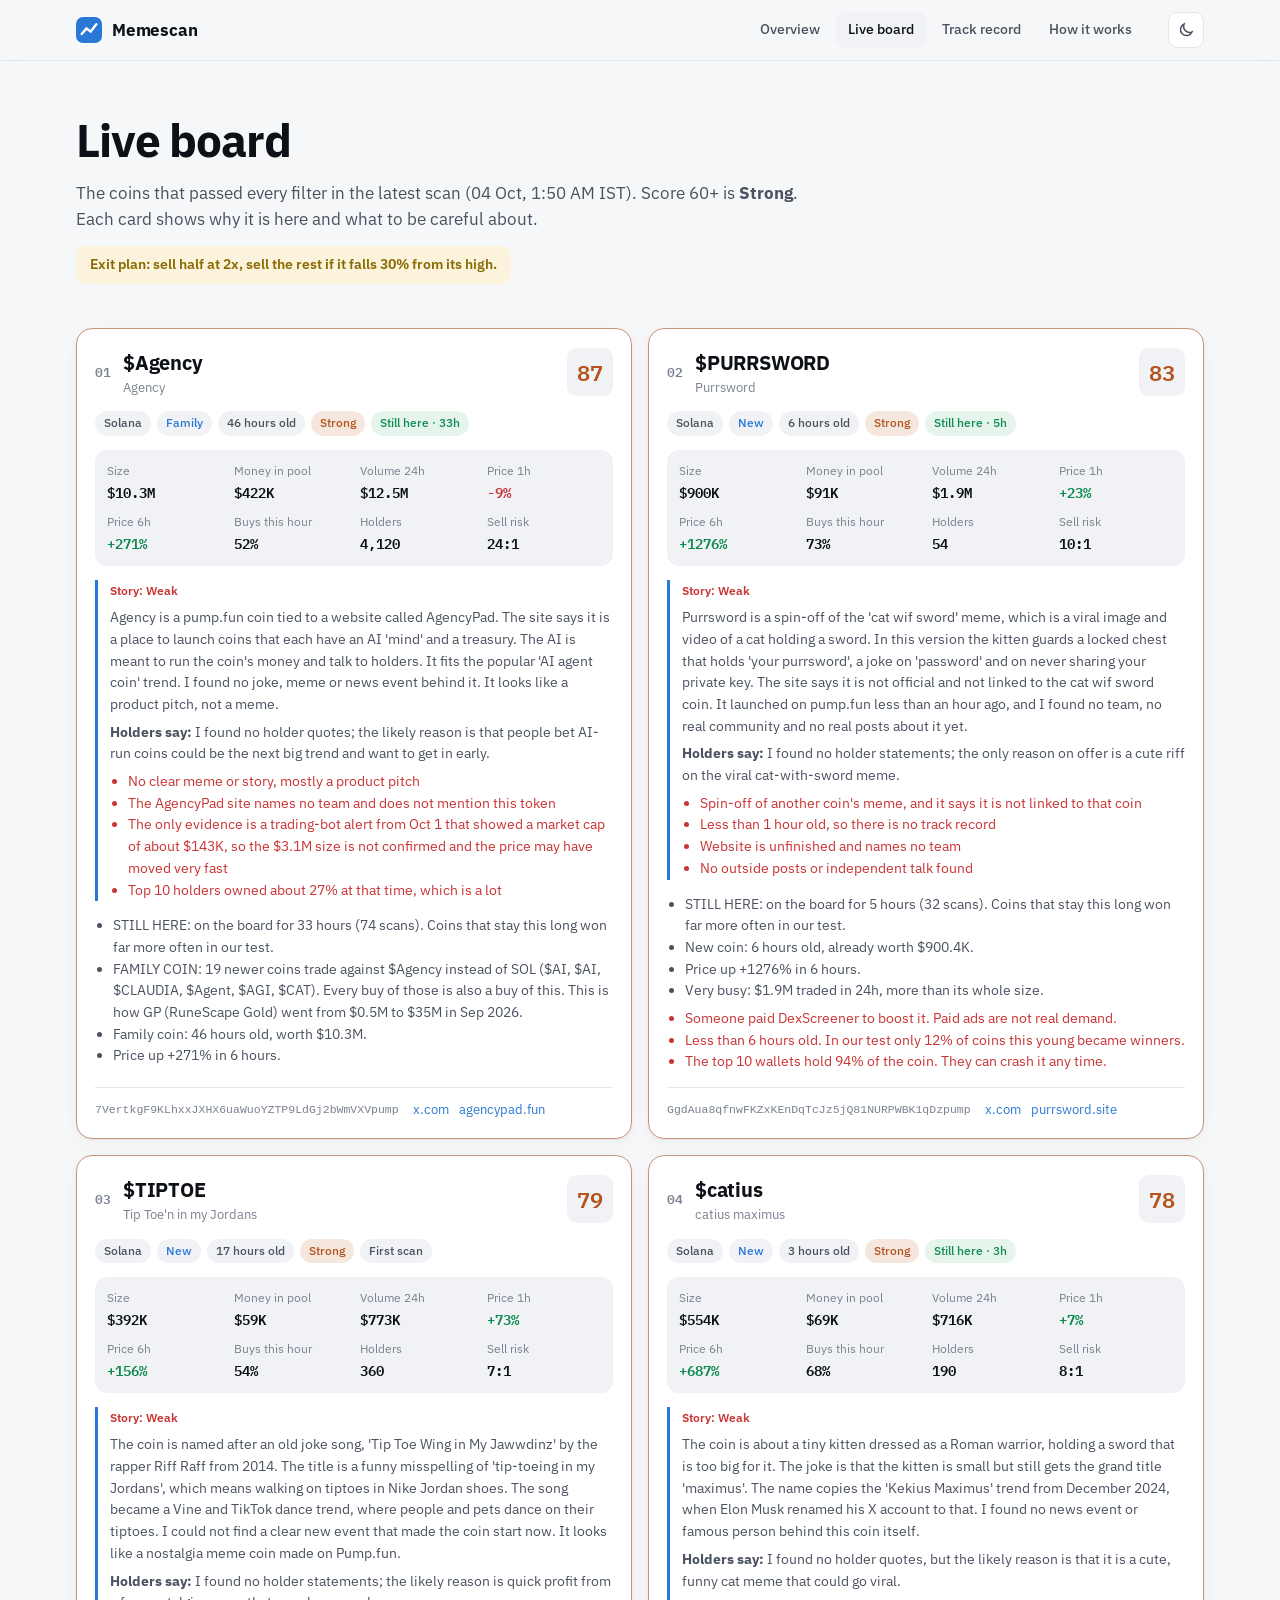
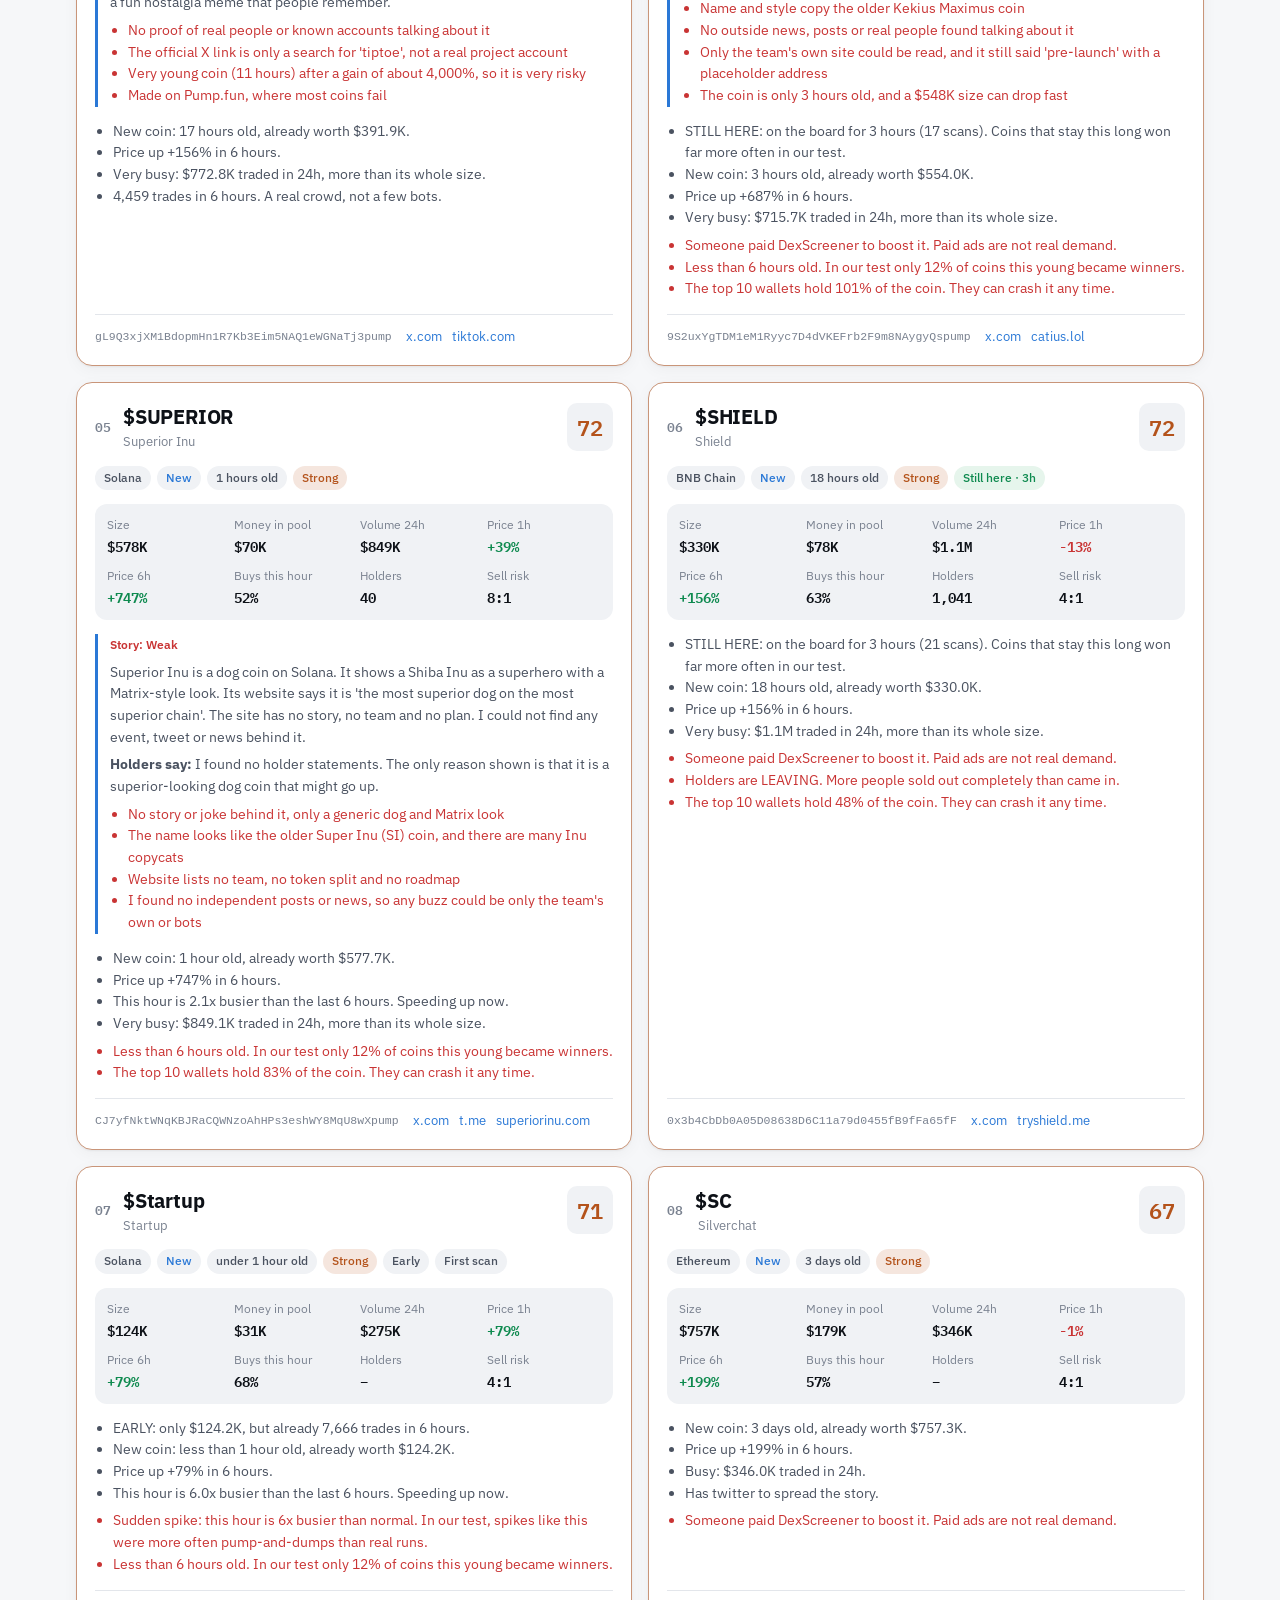
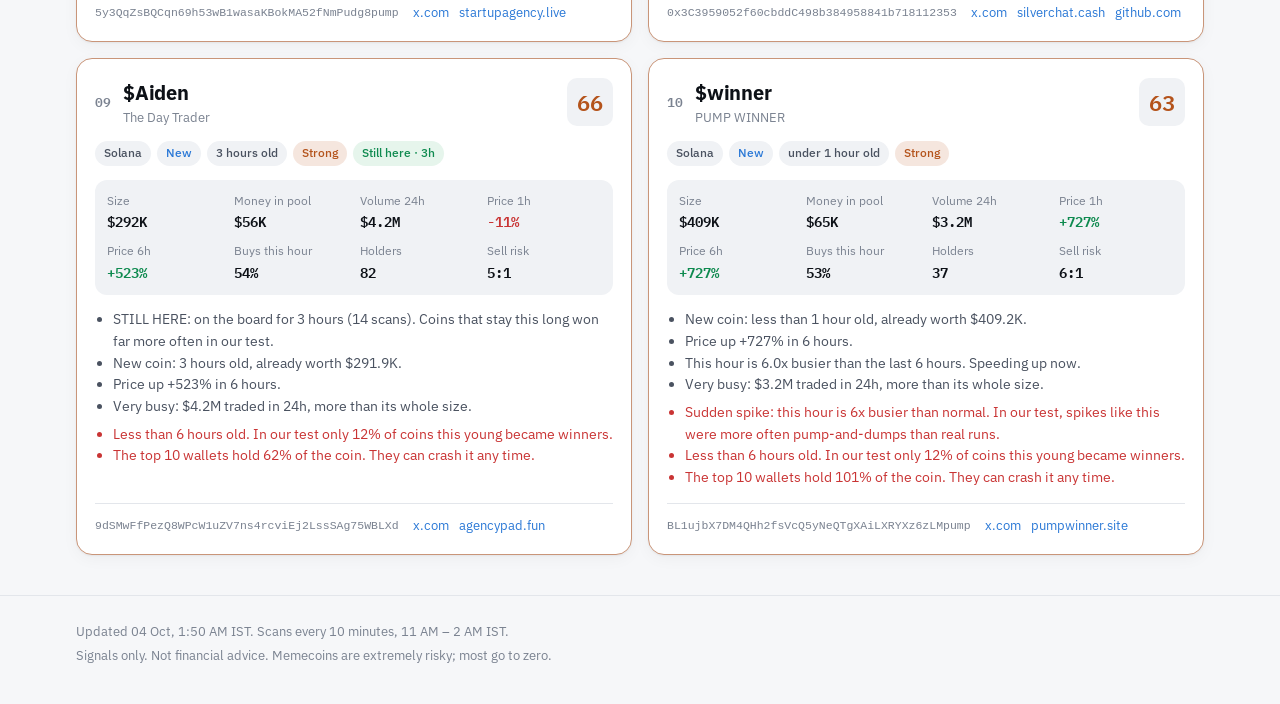
==== board.html @ b351936e "Website update 2026-10-03 20:23 UTC" ====
<!doctype html>
<html lang="en"><head>
<meta charset="utf-8"><meta name="viewport" content="width=device-width,initial-scale=1">
<title>Live board · Memescan</title>
<meta name="description" content="Memescan finds new memecoins early across Solana, Robinhood Chain, BNB Chain and Base, and publishes every call with its result.">
<link rel="icon" href="data:image/svg+xml,%3Csvg xmlns='http://www.w3.org/2000/svg' viewBox='0 0 32 32'%3E%3Crect width='32' height='32' rx='8' fill='%232a78d6'/%3E%3Cpath d='M7 21l6-7 5 4 7-9' stroke='white' stroke-width='3' fill='none' stroke-linecap='round' stroke-linejoin='round'/%3E%3C/svg%3E">
<script>try{var t=localStorage.getItem("ms-theme");if(t)document.documentElement.setAttribute("data-theme",t)}catch(e){}</script>
<link rel="preconnect" href="https://fonts.googleapis.com"><link rel="preconnect" href="https://fonts.gstatic.com" crossorigin><link href="https://fonts.googleapis.com/css2?family=IBM+Plex+Sans:wght@400;500;600;700&family=IBM+Plex+Mono:wght@500;600&display=swap" rel="stylesheet">
<link rel="stylesheet" href="style.css">
</head><body>
<header class="top"><div class="wrap topin">
  <a class="brand" href="index.html"><span class="logo" aria-hidden="true"></span>Memescan</a>
  <nav class="nav"><a href="index.html">Overview</a><a href="board.html" aria-current=page>Live board</a><a href="record.html">Track record</a><a href="method.html">How it works</a></nav>
  <button class="theme" id="theme" type="button" aria-label="Switch dark or light mode" title="Dark / light">
    <svg class="i-moon" viewBox="0 0 24 24" aria-hidden="true"><path d="M20 14.5A8 8 0 0 1 9.5 4a8 8 0 1 0 10.5 10.5z"/></svg>
    <svg class="i-sun" viewBox="0 0 24 24" aria-hidden="true"><circle cx="12" cy="12" r="4"/><path d="M12 2v2M12 20v2M4.9 4.9l1.4 1.4M17.7 17.7l1.4 1.4M2 12h2M20 12h2M4.9 19.1l1.4-1.4M17.7 6.3l1.4-1.4"/></svg>
  </button>
</div></header>
<main class="wrap">
<section class="pagehead">
  <h1>Live board</h1>
  <p class="lede">The coins that passed every filter in the latest scan (04 Oct, 1:50 AM IST).
  Score 60+ is <b>Strong</b>. Each card shows why it is here and what to be careful about.</p>
  <p class="exit">Exit plan: sell half at 2x, sell the rest if it falls 30% from its high.</p>
</section>
<div class="grid">
<article class="card strong">
  <header>
    <span class="rank">01</span>
    <div class="t"><h3><a href="https://dexscreener.com/solana/cyjwknliiy4fmiwqmcswfshxo7t9ubshgs2uraujcrk5" target="_blank" rel="noopener">$Agency</a></h3>
    <small>Agency</small></div>
    <span class="score" title="Score out of 100">87</span>
  </header>
  <div class="chips"><span class="chip">Solana</span>
  <span class="chip lane">Family</span>
  <span class="chip">46 hours old</span>
  <span class="chip hot">Strong</span><span class="chip good">Still here · 33h</span></div>
  <div class="facts">
    <div class="fact"><span>Size</span><b class="">$10.3M</b></div><div class="fact"><span>Money in pool</span><b class="">$422K</b></div>
    <div class="fact"><span>Volume 24h</span><b class="">$12.5M</b></div><div class="fact"><span>Price 1h</span><b class="down">-9%</b></div>
    <div class="fact"><span>Price 6h</span><b class="up">+271%</b></div><div class="fact"><span>Buys this hour</span><b class="">52%</b></div>
    <div class="fact"><span>Holders</span><b class="">4,120</b></div><div class="fact"><span>Sell risk</span><b class="">24:1</b></div>
  </div>
  <div class="story"><span class="vchip weak">Story: weak</span><p>Agency is a pump.fun coin tied to a website called AgencyPad. The site says it is a place to launch coins that each have an AI &#x27;mind&#x27; and a treasury. The AI is meant to run the coin&#x27;s money and talk to holders. It fits the popular &#x27;AI agent coin&#x27; trend. I found no joke, meme or news event behind it. It looks like a product pitch, not a meme.</p><p class="thesis"><b>Holders say:</b> I found no holder quotes; the likely reason is that people bet AI-run coins could be the next big trend and want to get in early.</p><ul class="flags"><li>No clear meme or story, mostly a product pitch</li><li>The AgencyPad site names no team and does not mention this token</li><li>The only evidence is a trading-bot alert from Oct 1 that showed a market cap of about $143K, so the $3.1M size is not confirmed and the price may have moved very fast</li><li>Top 10 holders owned about 27% at that time, which is a lot</li></ul></div>
  <div class="why"><ul><li>STILL HERE: on the board for 33 hours (74 scans). Coins that stay this long won far more often in our test.</li><li>FAMILY COIN: 19 newer coins trade against $Agency instead of SOL ($AI, $AI, $CLAUDIA, $Agent, $AGI, $CAT). Every buy of those is also a buy of this. This is how GP (RuneScape Gold) went from $0.5M to $35M in Sep 2026.</li><li>Family coin: 46 hours old, worth $10.3M.</li><li>Price up +271% in 6 hours.</li></ul>
  </div>
  <footer><code title="Contract address">7VertkgF9KLhxxJXHX6uaWuoYZTP9LdGj2bWmVXVpump</code><div class="links"><a href="https://x.com/tryagency" target="_blank" rel="noopener">x.com</a><a href="https://www.agencypad.fun/" target="_blank" rel="noopener">agencypad.fun</a></div></footer>
</article>
<article class="card strong">
  <header>
    <span class="rank">02</span>
    <div class="t"><h3><a href="https://dexscreener.com/solana/6lpvvdhusfbfgc5dtx6qkugzo6d9brjhqnhcbpqzqkn7" target="_blank" rel="noopener">$PURRSWORD</a></h3>
    <small>Purrsword</small></div>
    <span class="score" title="Score out of 100">83</span>
  </header>
  <div class="chips"><span class="chip">Solana</span>
  <span class="chip lane">New</span>
  <span class="chip">6 hours old</span>
  <span class="chip hot">Strong</span><span class="chip good">Still here · 5h</span></div>
  <div class="facts">
    <div class="fact"><span>Size</span><b class="">$900K</b></div><div class="fact"><span>Money in pool</span><b class="">$91K</b></div>
    <div class="fact"><span>Volume 24h</span><b class="">$1.9M</b></div><div class="fact"><span>Price 1h</span><b class="up">+23%</b></div>
    <div class="fact"><span>Price 6h</span><b class="up">+1276%</b></div><div class="fact"><span>Buys this hour</span><b class="">73%</b></div>
    <div class="fact"><span>Holders</span><b class="">54</b></div><div class="fact"><span>Sell risk</span><b class="">10:1</b></div>
  </div>
  <div class="story"><span class="vchip weak">Story: weak</span><p>Purrsword is a spin-off of the &#x27;cat wif sword&#x27; meme, which is a viral image and video of a cat holding a sword. In this version the kitten guards a locked chest that holds &#x27;your purrsword&#x27;, a joke on &#x27;password&#x27; and on never sharing your private key. The site says it is not official and not linked to the cat wif sword coin. It launched on pump.fun less than an hour ago, and I found no team, no real community and no real posts about it yet.</p><p class="thesis"><b>Holders say:</b> I found no holder statements; the only reason on offer is a cute riff on the viral cat-with-sword meme.</p><ul class="flags"><li>Spin-off of another coin&#x27;s meme, and it says it is not linked to that coin</li><li>Less than 1 hour old, so there is no track record</li><li>Website is unfinished and names no team</li><li>No outside posts or independent talk found</li></ul></div>
  <div class="why"><ul><li>STILL HERE: on the board for 5 hours (32 scans). Coins that stay this long won far more often in our test.</li><li>New coin: 6 hours old, already worth $900.4K.</li><li>Price up +1276% in 6 hours.</li><li>Very busy: $1.9M traded in 24h, more than its whole size.</li></ul>
  <ul class="warn"><li>Someone paid DexScreener to boost it. Paid ads are not real demand.</li><li>Less than 6 hours old. In our test only 12% of coins this young became winners.</li><li>The top 10 wallets hold 94% of the coin. They can crash it any time.</li></ul></div>
  <footer><code title="Contract address">GgdAua8qfnwFKZxKEnDqTcJz5jQ81NURPWBK1qDzpump</code><div class="links"><a href="https://x.com/purrsword" target="_blank" rel="noopener">x.com</a><a href="https://www.purrsword.site" target="_blank" rel="noopener">purrsword.site</a></div></footer>
</article>
<article class="card strong">
  <header>
    <span class="rank">03</span>
    <div class="t"><h3><a href="https://dexscreener.com/solana/bl7ban83xxq5uxxuxfqketi3qgdx1qcpt7k4tpw9ag6z" target="_blank" rel="noopener">$TIPTOE</a></h3>
    <small>Tip Toe&#x27;n in my Jordans</small></div>
    <span class="score" title="Score out of 100">79</span>
  </header>
  <div class="chips"><span class="chip">Solana</span>
  <span class="chip lane">New</span>
  <span class="chip">17 hours old</span>
  <span class="chip hot">Strong</span><span class="chip">First scan</span></div>
  <div class="facts">
    <div class="fact"><span>Size</span><b class="">$392K</b></div><div class="fact"><span>Money in pool</span><b class="">$59K</b></div>
    <div class="fact"><span>Volume 24h</span><b class="">$773K</b></div><div class="fact"><span>Price 1h</span><b class="up">+73%</b></div>
    <div class="fact"><span>Price 6h</span><b class="up">+156%</b></div><div class="fact"><span>Buys this hour</span><b class="">54%</b></div>
    <div class="fact"><span>Holders</span><b class="">360</b></div><div class="fact"><span>Sell risk</span><b class="">7:1</b></div>
  </div>
  <div class="story"><span class="vchip weak">Story: weak</span><p>The coin is named after an old joke song, &#x27;Tip Toe Wing in My Jawwdinz&#x27; by the rapper Riff Raff from 2014. The title is a funny misspelling of &#x27;tip-toeing in my Jordans&#x27;, which means walking on tiptoes in Nike Jordan shoes. The song became a Vine and TikTok dance trend, where people and pets dance on their tiptoes. I could not find a clear new event that made the coin start now. It looks like a nostalgia meme coin made on Pump.fun.</p><p class="thesis"><b>Holders say:</b> I found no holder statements; the likely reason is quick profit from a fun nostalgia meme that people remember.</p><ul class="flags"><li>No proof of real people or known accounts talking about it</li><li>The official X link is only a search for &#x27;tiptoe&#x27;, not a real project account</li><li>Very young coin (11 hours) after a gain of about 4,000%, so it is very risky</li><li>Made on Pump.fun, where most coins fail</li></ul></div>
  <div class="why"><ul><li>New coin: 17 hours old, already worth $391.9K.</li><li>Price up +156% in 6 hours.</li><li>Very busy: $772.8K traded in 24h, more than its whole size.</li><li>4,459 trades in 6 hours. A real crowd, not a few bots.</li></ul>
  </div>
  <footer><code title="Contract address">gL9Q3xjXM1BdopmHn1R7Kb3Eim5NAQ1eWGNaTj3pump</code><div class="links"><a href="https://x.com/search?q=tiptoe&amp;src=typed_query" target="_blank" rel="noopener">x.com</a><a href="https://www.tiktok.com/t/ZPLeHgm7A/" target="_blank" rel="noopener">tiktok.com</a></div></footer>
</article>
<article class="card strong">
  <header>
    <span class="rank">04</span>
    <div class="t"><h3><a href="https://dexscreener.com/solana/f9uqdte7vvxexndreyfcpmebue2bl1yj74j78jxam8c2" target="_blank" rel="noopener">$catius</a></h3>
    <small>catius maximus</small></div>
    <span class="score" title="Score out of 100">78</span>
  </header>
  <div class="chips"><span class="chip">Solana</span>
  <span class="chip lane">New</span>
  <span class="chip">3 hours old</span>
  <span class="chip hot">Strong</span><span class="chip good">Still here · 3h</span></div>
  <div class="facts">
    <div class="fact"><span>Size</span><b class="">$554K</b></div><div class="fact"><span>Money in pool</span><b class="">$69K</b></div>
    <div class="fact"><span>Volume 24h</span><b class="">$716K</b></div><div class="fact"><span>Price 1h</span><b class="up">+7%</b></div>
    <div class="fact"><span>Price 6h</span><b class="up">+687%</b></div><div class="fact"><span>Buys this hour</span><b class="">68%</b></div>
    <div class="fact"><span>Holders</span><b class="">190</b></div><div class="fact"><span>Sell risk</span><b class="">8:1</b></div>
  </div>
  <div class="story"><span class="vchip weak">Story: weak</span><p>The coin is about a tiny kitten dressed as a Roman warrior, holding a sword that is too big for it. The joke is that the kitten is small but still gets the grand title &#x27;maximus&#x27;. The name copies the &#x27;Kekius Maximus&#x27; trend from December 2024, when Elon Musk renamed his X account to that. I found no news event or famous person behind this coin itself.</p><p class="thesis"><b>Holders say:</b> I found no holder quotes, but the likely reason is that it is a cute, funny cat meme that could go viral.</p><ul class="flags"><li>Name and style copy the older Kekius Maximus coin</li><li>No outside news, posts or real people found talking about it</li><li>Only the team&#x27;s own site could be read, and it still said &#x27;pre-launch&#x27; with a placeholder address</li><li>The coin is only 3 hours old, and a $548K size can drop fast</li></ul></div>
  <div class="why"><ul><li>STILL HERE: on the board for 3 hours (17 scans). Coins that stay this long won far more often in our test.</li><li>New coin: 3 hours old, already worth $554.0K.</li><li>Price up +687% in 6 hours.</li><li>Very busy: $715.7K traded in 24h, more than its whole size.</li></ul>
  <ul class="warn"><li>Someone paid DexScreener to boost it. Paid ads are not real demand.</li><li>Less than 6 hours old. In our test only 12% of coins this young became winners.</li><li>The top 10 wallets hold 101% of the coin. They can crash it any time.</li></ul></div>
  <footer><code title="Contract address">9S2uxYgTDM1eM1Ryyc7D4dVKEFrb2F9m8NAygyQspump</code><div class="links"><a href="https://x.com/CatiusPump" target="_blank" rel="noopener">x.com</a><a href="https://www.catius.lol" target="_blank" rel="noopener">catius.lol</a></div></footer>
</article>
<article class="card strong">
  <header>
    <span class="rank">05</span>
    <div class="t"><h3><a href="https://dexscreener.com/solana/bbamsbzpaaoosb81tqnk3kk6mnkpatsemwwgslaja8sy" target="_blank" rel="noopener">$SUPERIOR</a></h3>
    <small>Superior Inu</small></div>
    <span class="score" title="Score out of 100">72</span>
  </header>
  <div class="chips"><span class="chip">Solana</span>
  <span class="chip lane">New</span>
  <span class="chip">1 hours old</span>
  <span class="chip hot">Strong</span></div>
  <div class="facts">
    <div class="fact"><span>Size</span><b class="">$578K</b></div><div class="fact"><span>Money in pool</span><b class="">$70K</b></div>
    <div class="fact"><span>Volume 24h</span><b class="">$849K</b></div><div class="fact"><span>Price 1h</span><b class="up">+39%</b></div>
    <div class="fact"><span>Price 6h</span><b class="up">+747%</b></div><div class="fact"><span>Buys this hour</span><b class="">52%</b></div>
    <div class="fact"><span>Holders</span><b class="">40</b></div><div class="fact"><span>Sell risk</span><b class="">8:1</b></div>
  </div>
  <div class="story"><span class="vchip weak">Story: weak</span><p>Superior Inu is a dog coin on Solana. It shows a Shiba Inu as a superhero with a Matrix-style look. Its website says it is &#x27;the most superior dog on the most superior chain&#x27;. The site has no story, no team and no plan. I could not find any event, tweet or news behind it.</p><p class="thesis"><b>Holders say:</b> I found no holder statements. The only reason shown is that it is a superior-looking dog coin that might go up.</p><ul class="flags"><li>No story or joke behind it, only a generic dog and Matrix look</li><li>The name looks like the older Super Inu (SI) coin, and there are many Inu copycats</li><li>Website lists no team, no token split and no roadmap</li><li>I found no independent posts or news, so any buzz could be only the team&#x27;s own or bots</li></ul></div>
  <div class="why"><ul><li>New coin: 1 hour old, already worth $577.7K.</li><li>Price up +747% in 6 hours.</li><li>This hour is 2.1x busier than the last 6 hours. Speeding up now.</li><li>Very busy: $849.1K traded in 24h, more than its whole size.</li></ul>
  <ul class="warn"><li>Less than 6 hours old. In our test only 12% of coins this young became winners.</li><li>The top 10 wallets hold 83% of the coin. They can crash it any time.</li></ul></div>
  <footer><code title="Contract address">CJ7yfNktWNqKBJRaCQWNzoAhHPs3eshWY8MqU8wXpump</code><div class="links"><a href="https://x.com/SuperiorInuX" target="_blank" rel="noopener">x.com</a><a href="https://t.me/superiorinu" target="_blank" rel="noopener">t.me</a><a href="https://www.superiorinu.com" target="_blank" rel="noopener">superiorinu.com</a></div></footer>
</article>
<article class="card strong">
  <header>
    <span class="rank">06</span>
    <div class="t"><h3><a href="https://dexscreener.com/bsc/0x2fefebe6be6874cbce54709279a8403c333f3e23" target="_blank" rel="noopener">$SHIELD</a></h3>
    <small>Shield</small></div>
    <span class="score" title="Score out of 100">72</span>
  </header>
  <div class="chips"><span class="chip">BNB Chain</span>
  <span class="chip lane">New</span>
  <span class="chip">18 hours old</span>
  <span class="chip hot">Strong</span><span class="chip good">Still here · 3h</span></div>
  <div class="facts">
    <div class="fact"><span>Size</span><b class="">$330K</b></div><div class="fact"><span>Money in pool</span><b class="">$78K</b></div>
    <div class="fact"><span>Volume 24h</span><b class="">$1.1M</b></div><div class="fact"><span>Price 1h</span><b class="down">-13%</b></div>
    <div class="fact"><span>Price 6h</span><b class="up">+156%</b></div><div class="fact"><span>Buys this hour</span><b class="">63%</b></div>
    <div class="fact"><span>Holders</span><b class="">1,041</b></div><div class="fact"><span>Sell risk</span><b class="">4:1</b></div>
  </div>
  
  <div class="why"><ul><li>STILL HERE: on the board for 3 hours (21 scans). Coins that stay this long won far more often in our test.</li><li>New coin: 18 hours old, already worth $330.0K.</li><li>Price up +156% in 6 hours.</li><li>Very busy: $1.1M traded in 24h, more than its whole size.</li></ul>
  <ul class="warn"><li>Someone paid DexScreener to boost it. Paid ads are not real demand.</li><li>Holders are LEAVING. More people sold out completely than came in.</li><li>The top 10 wallets hold 48% of the coin. They can crash it any time.</li></ul></div>
  <footer><code title="Contract address">0x3b4CbDb0A05D08638D6C11a79d0455fB9fFa65fF</code><div class="links"><a href="https://x.com/tryshieldbnb" target="_blank" rel="noopener">x.com</a><a href="https://www.tryshield.me/" target="_blank" rel="noopener">tryshield.me</a></div></footer>
</article>
<article class="card strong">
  <header>
    <span class="rank">07</span>
    <div class="t"><h3><a href="https://dexscreener.com/solana/tarpuxyyve75n6wrvwoma9esdox1iap9bunkjvy6qim" target="_blank" rel="noopener">$Startup</a></h3>
    <small>Startup</small></div>
    <span class="score" title="Score out of 100">71</span>
  </header>
  <div class="chips"><span class="chip">Solana</span>
  <span class="chip lane">New</span>
  <span class="chip">under 1 hour old</span>
  <span class="chip hot">Strong</span><span class="chip">Early</span><span class="chip">First scan</span></div>
  <div class="facts">
    <div class="fact"><span>Size</span><b class="">$124K</b></div><div class="fact"><span>Money in pool</span><b class="">$31K</b></div>
    <div class="fact"><span>Volume 24h</span><b class="">$275K</b></div><div class="fact"><span>Price 1h</span><b class="up">+79%</b></div>
    <div class="fact"><span>Price 6h</span><b class="up">+79%</b></div><div class="fact"><span>Buys this hour</span><b class="">68%</b></div>
    <div class="fact"><span>Holders</span><b class="">–</b></div><div class="fact"><span>Sell risk</span><b class="">4:1</b></div>
  </div>
  
  <div class="why"><ul><li>EARLY: only $124.2K, but already 7,666 trades in 6 hours.</li><li>New coin: less than 1 hour old, already worth $124.2K.</li><li>Price up +79% in 6 hours.</li><li>This hour is 6.0x busier than the last 6 hours. Speeding up now.</li></ul>
  <ul class="warn"><li>Sudden spike: this hour is 6x busier than normal. In our test, spikes like this were more often pump-and-dumps than real runs.</li><li>Less than 6 hours old. In our test only 12% of coins this young became winners.</li></ul></div>
  <footer><code title="Contract address">5y3QqZsBQCqn69h53wB1wasaKBokMA52fNmPudg8pump</code><div class="links"><a href="https://x.com/StartupAgencyX" target="_blank" rel="noopener">x.com</a><a href="https://startupagency.live" target="_blank" rel="noopener">startupagency.live</a></div></footer>
</article>
<article class="card strong">
  <header>
    <span class="rank">08</span>
    <div class="t"><h3><a href="https://dexscreener.com/ethereum/0x78d26149b51247240c317cb9bc2a7c786d3d6edc7f9e259aabedf6be9f081e86" target="_blank" rel="noopener">$SC</a></h3>
    <small>‎ Silvercha‎t</small></div>
    <span class="score" title="Score out of 100">67</span>
  </header>
  <div class="chips"><span class="chip">Ethereum</span>
  <span class="chip lane">New</span>
  <span class="chip">3 days old</span>
  <span class="chip hot">Strong</span></div>
  <div class="facts">
    <div class="fact"><span>Size</span><b class="">$757K</b></div><div class="fact"><span>Money in pool</span><b class="">$179K</b></div>
    <div class="fact"><span>Volume 24h</span><b class="">$346K</b></div><div class="fact"><span>Price 1h</span><b class="down">-1%</b></div>
    <div class="fact"><span>Price 6h</span><b class="up">+199%</b></div><div class="fact"><span>Buys this hour</span><b class="">57%</b></div>
    <div class="fact"><span>Holders</span><b class="">–</b></div><div class="fact"><span>Sell risk</span><b class="">4:1</b></div>
  </div>
  
  <div class="why"><ul><li>New coin: 3 days old, already worth $757.3K.</li><li>Price up +199% in 6 hours.</li><li>Busy: $346.0K traded in 24h.</li><li>Has twitter to spread the story.</li></ul>
  <ul class="warn"><li>Someone paid DexScreener to boost it. Paid ads are not real demand.</li></ul></div>
  <footer><code title="Contract address">0x3C3959052f60cbddC498b384958841b718112353</code><div class="links"><a href="https://x.com/silverchat_coin" target="_blank" rel="noopener">x.com</a><a href="https://silverchat.cash/" target="_blank" rel="noopener">silverchat.cash</a><a href="https://github.com/silverchat-dev/silverchat" target="_blank" rel="noopener">github.com</a></div></footer>
</article>
<article class="card strong">
  <header>
    <span class="rank">09</span>
    <div class="t"><h3><a href="https://dexscreener.com/solana/5vbavvxs1nlmynjls3qbdorfsuhkn6rbzmfvqdwwsniq" target="_blank" rel="noopener">$Aiden</a></h3>
    <small>The Day Trader</small></div>
    <span class="score" title="Score out of 100">66</span>
  </header>
  <div class="chips"><span class="chip">Solana</span>
  <span class="chip lane">New</span>
  <span class="chip">3 hours old</span>
  <span class="chip hot">Strong</span><span class="chip good">Still here · 3h</span></div>
  <div class="facts">
    <div class="fact"><span>Size</span><b class="">$292K</b></div><div class="fact"><span>Money in pool</span><b class="">$56K</b></div>
    <div class="fact"><span>Volume 24h</span><b class="">$4.2M</b></div><div class="fact"><span>Price 1h</span><b class="down">-11%</b></div>
    <div class="fact"><span>Price 6h</span><b class="up">+523%</b></div><div class="fact"><span>Buys this hour</span><b class="">54%</b></div>
    <div class="fact"><span>Holders</span><b class="">82</b></div><div class="fact"><span>Sell risk</span><b class="">5:1</b></div>
  </div>
  
  <div class="why"><ul><li>STILL HERE: on the board for 3 hours (14 scans). Coins that stay this long won far more often in our test.</li><li>New coin: 3 hours old, already worth $291.9K.</li><li>Price up +523% in 6 hours.</li><li>Very busy: $4.2M traded in 24h, more than its whole size.</li></ul>
  <ul class="warn"><li>Less than 6 hours old. In our test only 12% of coins this young became winners.</li><li>The top 10 wallets hold 62% of the coin. They can crash it any time.</li></ul></div>
  <footer><code title="Contract address">9dSMwFfPezQ8WPcW1uZV7ns4rcviEj2LssSAg75WBLXd</code><div class="links"><a href="https://x.com/AidenDayTrader" target="_blank" rel="noopener">x.com</a><a href="https://www.agencypad.fun/coin/9dSMwFfPezQ8WPcW1uZV7ns4rcviEj2LssSAg75WBLXd" target="_blank" rel="noopener">agencypad.fun</a></div></footer>
</article>
<article class="card strong">
  <header>
    <span class="rank">10</span>
    <div class="t"><h3><a href="https://dexscreener.com/solana/dhbktet3wtk7n5fq8bxfzeyvujcvuasbcwkcnhes73wj" target="_blank" rel="noopener">$winner</a></h3>
    <small>PUMP WINNER</small></div>
    <span class="score" title="Score out of 100">63</span>
  </header>
  <div class="chips"><span class="chip">Solana</span>
  <span class="chip lane">New</span>
  <span class="chip">under 1 hour old</span>
  <span class="chip hot">Strong</span></div>
  <div class="facts">
    <div class="fact"><span>Size</span><b class="">$409K</b></div><div class="fact"><span>Money in pool</span><b class="">$65K</b></div>
    <div class="fact"><span>Volume 24h</span><b class="">$3.2M</b></div><div class="fact"><span>Price 1h</span><b class="up">+727%</b></div>
    <div class="fact"><span>Price 6h</span><b class="up">+727%</b></div><div class="fact"><span>Buys this hour</span><b class="">53%</b></div>
    <div class="fact"><span>Holders</span><b class="">37</b></div><div class="fact"><span>Sell risk</span><b class="">6:1</b></div>
  </div>
  
  <div class="why"><ul><li>New coin: less than 1 hour old, already worth $409.2K.</li><li>Price up +727% in 6 hours.</li><li>This hour is 6.0x busier than the last 6 hours. Speeding up now.</li><li>Very busy: $3.2M traded in 24h, more than its whole size.</li></ul>
  <ul class="warn"><li>Sudden spike: this hour is 6x busier than normal. In our test, spikes like this were more often pump-and-dumps than real runs.</li><li>Less than 6 hours old. In our test only 12% of coins this young became winners.</li><li>The top 10 wallets hold 101% of the coin. They can crash it any time.</li></ul></div>
  <footer><code title="Contract address">BL1ujbX7DM4QHh2fsVcQ5yNeQTgXAiLXRYXz6zLMpump</code><div class="links"><a href="https://x.com/pumpwinner_" target="_blank" rel="noopener">x.com</a><a href="https://pumpwinner.site/" target="_blank" rel="noopener">pumpwinner.site</a></div></footer>
</article></div>
</main>
<footer class="foot"><div class="wrap">
  <p>Updated 04 Oct, 1:50 AM IST. Scans every 10 minutes, 11 AM – 2 AM IST.</p>
  <p>Signals only. Not financial advice. Memecoins are extremely risky; most go to zero.</p>
</div></footer>
<script>
(function(){var b=document.getElementById("theme"),r=document.documentElement;
function dark(){var t=r.getAttribute("data-theme");return t?t==="dark":matchMedia("(prefers-color-scheme: dark)").matches}
b.addEventListener("click",function(){var n=dark()?"light":"dark";r.setAttribute("data-theme",n);try{localStorage.setItem("ms-theme",n)}catch(e){}});})();
</script>

</body></html>
---- style.css ----
:root{--bg:#f6f7f9;--surface:#ffffff;--surface-2:#f0f2f5;--line:#e3e6eb;--ink:#0d1117;--ink-2:#4a5260;--ink-3:#7a8290;
--brand:#2a78d6;--brand-ink:#ffffff;--good:#0e8a4f;--good-bg:#e6f5ec;--bad:#c93434;--bad-bg:#fbeaea;--mid:#8a6a00;--mid-bg:#fbf3dc;
--hot:#b4531b;--shadow:0 1px 2px rgba(13,17,23,.05),0 4px 16px rgba(13,17,23,.04);color-scheme:light}
@media (prefers-color-scheme:dark){:root:not([data-theme="light"]){--bg:#0b0e13;--surface:#12161d;--surface-2:#181d26;--line:#232a35;
--ink:#eef1f5;--ink-2:#aab2bf;--ink-3:#7c8594;--brand:#3987e5;--good:#3ccf86;--good-bg:#0f2a1d;--bad:#ff7b7b;--bad-bg:#2d1416;
--mid:#e6b94a;--mid-bg:#2a2210;--hot:#ff9a5c;--shadow:none;--sun:block;--moon:none;color-scheme:dark}}
:root[data-theme="dark"]{--bg:#0b0e13;--surface:#12161d;--surface-2:#181d26;--line:#232a35;--ink:#eef1f5;--ink-2:#aab2bf;--ink-3:#7c8594;
--brand:#3987e5;--good:#3ccf86;--good-bg:#0f2a1d;--bad:#ff7b7b;--bad-bg:#2d1416;--mid:#e6b94a;--mid-bg:#2a2210;--hot:#ff9a5c;--shadow:none;--sun:block;--moon:none;color-scheme:dark}
*{box-sizing:border-box}html{-webkit-text-size-adjust:100%}
body{margin:0;background:var(--bg);color:var(--ink);font:15px/1.55 'IBM Plex Sans',system-ui,-apple-system,Segoe UI,sans-serif}
a{color:var(--brand);text-decoration:none}a:hover{text-decoration:underline}
.wrap{max-width:1160px;margin:0 auto;padding:0 16px}
.top{position:sticky;top:0;z-index:5;background:color-mix(in srgb,var(--bg) 88%,transparent);backdrop-filter:blur(10px);border-bottom:1px solid var(--line)}
.topin{display:flex;align-items:center;gap:24px;height:60px}
.brand{display:flex;align-items:center;gap:10px;font-weight:700;font-size:17px;color:var(--ink);letter-spacing:-.01em}
.brand:hover{text-decoration:none}
.logo{width:26px;height:26px;border-radius:7px;background:var(--brand) url("data:image/svg+xml,%3Csvg xmlns='http://www.w3.org/2000/svg' viewBox='0 0 32 32'%3E%3Cpath d='M7 21l6-7 5 4 7-9' stroke='white' stroke-width='3' fill='none' stroke-linecap='round' stroke-linejoin='round'/%3E%3C/svg%3E") center/100%}
.nav{display:flex;gap:4px;overflow-x:auto;scrollbar-width:none;margin-left:auto}
.nav a{color:var(--ink-2);padding:7px 12px;border-radius:8px;font-weight:500;font-size:14px;white-space:nowrap}
.nav a:hover{background:var(--surface-2);text-decoration:none;color:var(--ink)}
.nav a[aria-current]{color:var(--ink);background:var(--surface-2)}
.theme{flex:none;width:36px;height:36px;border-radius:9px;border:1px solid var(--line);background:var(--surface);color:var(--ink-2);display:grid;place-items:center;cursor:pointer;padding:0}
.theme:hover{color:var(--ink)}.theme:focus-visible,.btn:focus-visible,.nav a:focus-visible{outline:2px solid var(--brand);outline-offset:2px}
.theme svg{width:18px;height:18px;fill:none;stroke:currentColor;stroke-width:2;stroke-linecap:round}
.theme .i-sun{display:var(--sun,none)}.theme .i-moon{display:var(--moon,block)}
h1{font-size:clamp(28px,4.4vw,46px);line-height:1.1;letter-spacing:-.025em;margin:14px 0 14px;font-weight:700}
h2{font-size:18px;margin:0;letter-spacing:-.01em}h3{margin:0}
.lede{color:var(--ink-2);font-size:17px;max-width:760px;margin:0}
.hero{padding:56px 0 28px}.pagehead{padding:40px 0 20px}
.pill{display:inline-flex;align-items:center;gap:8px;font-size:13px;font-weight:500;padding:5px 12px;border-radius:99px;border:1px solid var(--line);background:var(--surface);color:var(--ink-2)}
.pill i{width:8px;height:8px;border-radius:50%;background:var(--good);box-shadow:0 0 0 3px var(--good-bg)}
.pill.quiet i{background:var(--mid);box-shadow:0 0 0 3px var(--mid-bg)}
.cta{display:flex;gap:10px;flex-wrap:wrap;margin-top:26px}
.btn{background:var(--brand);color:var(--brand-ink);padding:11px 18px;border-radius:10px;font-weight:600;font-size:15px}
.btn:hover{text-decoration:none;filter:brightness(1.08)}
.btn.ghost{background:var(--surface);color:var(--ink);border:1px solid var(--line)}
.tiles{display:grid;grid-template-columns:repeat(auto-fit,minmax(190px,1fr));gap:12px;margin:20px 0}
.tile{background:var(--surface);border:1px solid var(--line);border-radius:14px;padding:16px 18px;box-shadow:var(--shadow);display:flex;flex-direction:column;gap:4px;min-width:0}
.tile .k{font-size:13px;color:var(--ink-2)}
.tile .v{font:600 30px/1.1 'IBM Plex Mono',ui-monospace,monospace;letter-spacing:-.02em}
.tile .h{font-size:13px;color:var(--ink-3)}
.tile.warn .v{color:var(--bad)}
.tiles.small .v{font-size:24px}
.panel{background:var(--surface);border:1px solid var(--line);border-radius:16px;padding:22px;box-shadow:var(--shadow);margin:16px 0}
.panel p{margin:10px 0 0}.ph2{margin-bottom:12px}.sub{color:var(--ink-3);font-size:14px;margin:4px 0 0!important}
.note{color:var(--ink-2);font-size:14px}
.two{display:grid;grid-template-columns:1.5fr 1fr;gap:16px}.two .panel{margin:0}
.chart{margin:8px 0 0}.chart svg{width:100%;height:auto;display:block}
.chart .bar path{fill:var(--brand)}.chart .bar:hover path{filter:brightness(1.15)}
.chart .v{font:600 14px 'IBM Plex Mono',monospace;fill:var(--ink)}.chart .l{font-size:12.5px;fill:var(--ink-2)}
.chart .base{stroke:var(--line);stroke-width:1}
.tableview{margin-top:8px;font-size:13px;color:var(--ink-3)}.tableview summary{cursor:pointer}
.scroll{overflow-x:auto;-webkit-overflow-scrolling:touch}
.tbl{width:100%;border-collapse:collapse;font-size:14px}
.tbl th{text-align:left;font-weight:500;color:var(--ink-3);font-size:12.5px;padding:8px 10px;border-bottom:1px solid var(--line);white-space:nowrap}
.tbl td{padding:10px;border-bottom:1px solid var(--line);white-space:nowrap;vertical-align:middle}
.tbl tr:last-child td{border-bottom:0}.tbl th.num{font-family:inherit;font-size:12.5px}.tbl .num{text-align:right;font-family:'IBM Plex Mono',monospace;font-size:13.5px}
.tbl .em{font-weight:600}.tbl td.up{color:var(--good)}.tbl td.down{color:var(--bad)}.tbl.small td,.tbl.small th{padding:6px 8px}
.tbl th[data-sort]{cursor:pointer}.tbl th[data-sort]::after{content:" ↕";opacity:.4}
.tbl th[aria-sort=descending]::after{content:" ↓";opacity:1}.tbl th[aria-sort=ascending]::after{content:" ↑";opacity:1}
.coin{display:flex;align-items:center;gap:10px}.coin img,.coin .ph{width:28px;height:28px;border-radius:50%;flex:none;object-fit:cover;background:var(--surface-2)}
.coin .ph{display:grid;place-items:center;font-size:12px;font-weight:600;color:var(--ink-2)}
.coin b{display:block;font-weight:600}.coin b a{color:var(--ink)}.coin small{display:block;color:var(--ink-3);font-size:12px;line-height:1.2}
.st{display:inline-block;font-size:12.5px;font-weight:600;padding:3px 9px;border-radius:99px}
.st.good{color:var(--good);background:var(--good-bg)}.st.bad{color:var(--bad);background:var(--bad-bg)}.st.mid{color:var(--mid);background:var(--mid-bg)}
.filters{display:flex;flex-wrap:wrap;gap:12px;align-items:flex-end;margin-bottom:12px}
.filters label{display:flex;flex-direction:column;gap:4px;font-size:12.5px;color:var(--ink-3)}
.filters input,.filters select{font:inherit;font-size:14px;color:var(--ink);background:var(--surface-2);border:1px solid var(--line);border-radius:8px;padding:8px 10px;min-width:150px}
.count{margin-left:auto;color:var(--ink-3);font-size:13px}
.exit{margin-top:14px;display:inline-block;background:var(--mid-bg);color:var(--mid);font-weight:600;font-size:14px;padding:8px 14px;border-radius:10px}
.grid{display:grid;grid-template-columns:repeat(2,1fr);gap:16px;margin:10px 0 30px}
.card{background:var(--surface);border:1px solid var(--line);border-radius:16px;padding:18px;box-shadow:var(--shadow);display:flex;flex-direction:column;gap:14px;min-width:0}
.card.strong{border-color:color-mix(in srgb,var(--hot) 55%,var(--line))}
.card header{display:flex;align-items:center;gap:12px}
.card .rank{font:600 13px 'IBM Plex Mono',monospace;color:var(--ink-3)}
.card .t{min-width:0;flex:1}.card h3{font-size:20px;letter-spacing:-.01em}.card h3 a{color:var(--ink)}
.card .t small{color:var(--ink-3);display:block;overflow:hidden;text-overflow:ellipsis;white-space:nowrap}
.card .score{font:600 22px 'IBM Plex Mono',monospace;background:var(--surface-2);border-radius:10px;padding:6px 10px}
.card.strong .score{color:var(--hot)}
.chips{display:flex;flex-wrap:wrap;gap:6px}
.chip{font-size:12px;font-weight:500;padding:3px 9px;border-radius:99px;background:var(--surface-2);color:var(--ink-2)}
.chip.lane{color:var(--brand)}.chip.good{color:var(--good);background:var(--good-bg)}.chip.hot{color:var(--hot);background:color-mix(in srgb,var(--hot) 14%,transparent)}
.facts{display:grid;grid-template-columns:repeat(4,1fr);gap:10px 12px;background:var(--surface-2);border-radius:12px;padding:12px}
.fact{display:flex;flex-direction:column;min-width:0}.fact span{font-size:11.5px;color:var(--ink-3)}
.fact b{font:600 14px 'IBM Plex Mono',monospace}.fact b.up{color:var(--good)}.fact b.down{color:var(--bad)}
.story{border-left:3px solid var(--brand);padding-left:12px;font-size:14px;color:var(--ink-2)}.story p{margin:6px 0}
.vchip{font-size:12px;font-weight:600;text-transform:capitalize;color:var(--ink-2)}
.vchip.strong{color:var(--good)}.vchip.weak{color:var(--bad)}
.flags,.why ul{margin:0;padding-left:18px;font-size:14px;color:var(--ink-2)}.flags li,.warn li{color:var(--bad)}
.why .warn{margin-top:6px}
.card footer{display:flex;flex-wrap:wrap;gap:8px 14px;align-items:center;border-top:1px solid var(--line);padding-top:12px;margin-top:auto}
.card code{font-size:11.5px;color:var(--ink-3);overflow:hidden;text-overflow:ellipsis;white-space:nowrap;max-width:100%;user-select:all}
.links{display:flex;gap:10px;flex-wrap:wrap;font-size:13px}
.empty{text-align:center;color:var(--ink-2)}
.steps{display:grid;grid-template-columns:repeat(5,1fr);gap:12px;margin:10px 0}
.step{background:var(--surface);border:1px solid var(--line);border-radius:14px;padding:18px;box-shadow:var(--shadow)}
.step span{display:inline-grid;place-items:center;width:28px;height:28px;border-radius:8px;background:var(--brand);color:#fff;font-weight:700;font-size:14px}
.step h3{margin:12px 0 6px;font-size:16px}.step p{margin:0;font-size:14px;color:var(--ink-2)}
.plain{margin:0;padding-left:18px;color:var(--ink-2)}.plain li{margin:8px 0}.plain b{color:var(--ink)}
.foot{border-top:1px solid var(--line);margin-top:40px;padding:22px 0 34px;color:var(--ink-3);font-size:13px}.foot p{margin:4px 0}
@media (max-width:960px){.two,.grid{grid-template-columns:1fr}.steps{grid-template-columns:1fr 1fr}}
@media (max-width:560px){.tiles{grid-template-columns:1fr 1fr}.tile{padding:14px}.tile .v{font-size:24px}.facts{grid-template-columns:repeat(2,1fr)}
.steps{grid-template-columns:1fr}.hero{padding-top:32px}.topin{flex-wrap:wrap;height:auto;gap:8px;padding-top:10px}.theme{margin-left:auto}.nav{order:3;width:100%;margin:0 0 0 -8px;padding-bottom:8px}.nav a{padding:6px 8px;font-size:13.5px}.count{margin-left:0}}
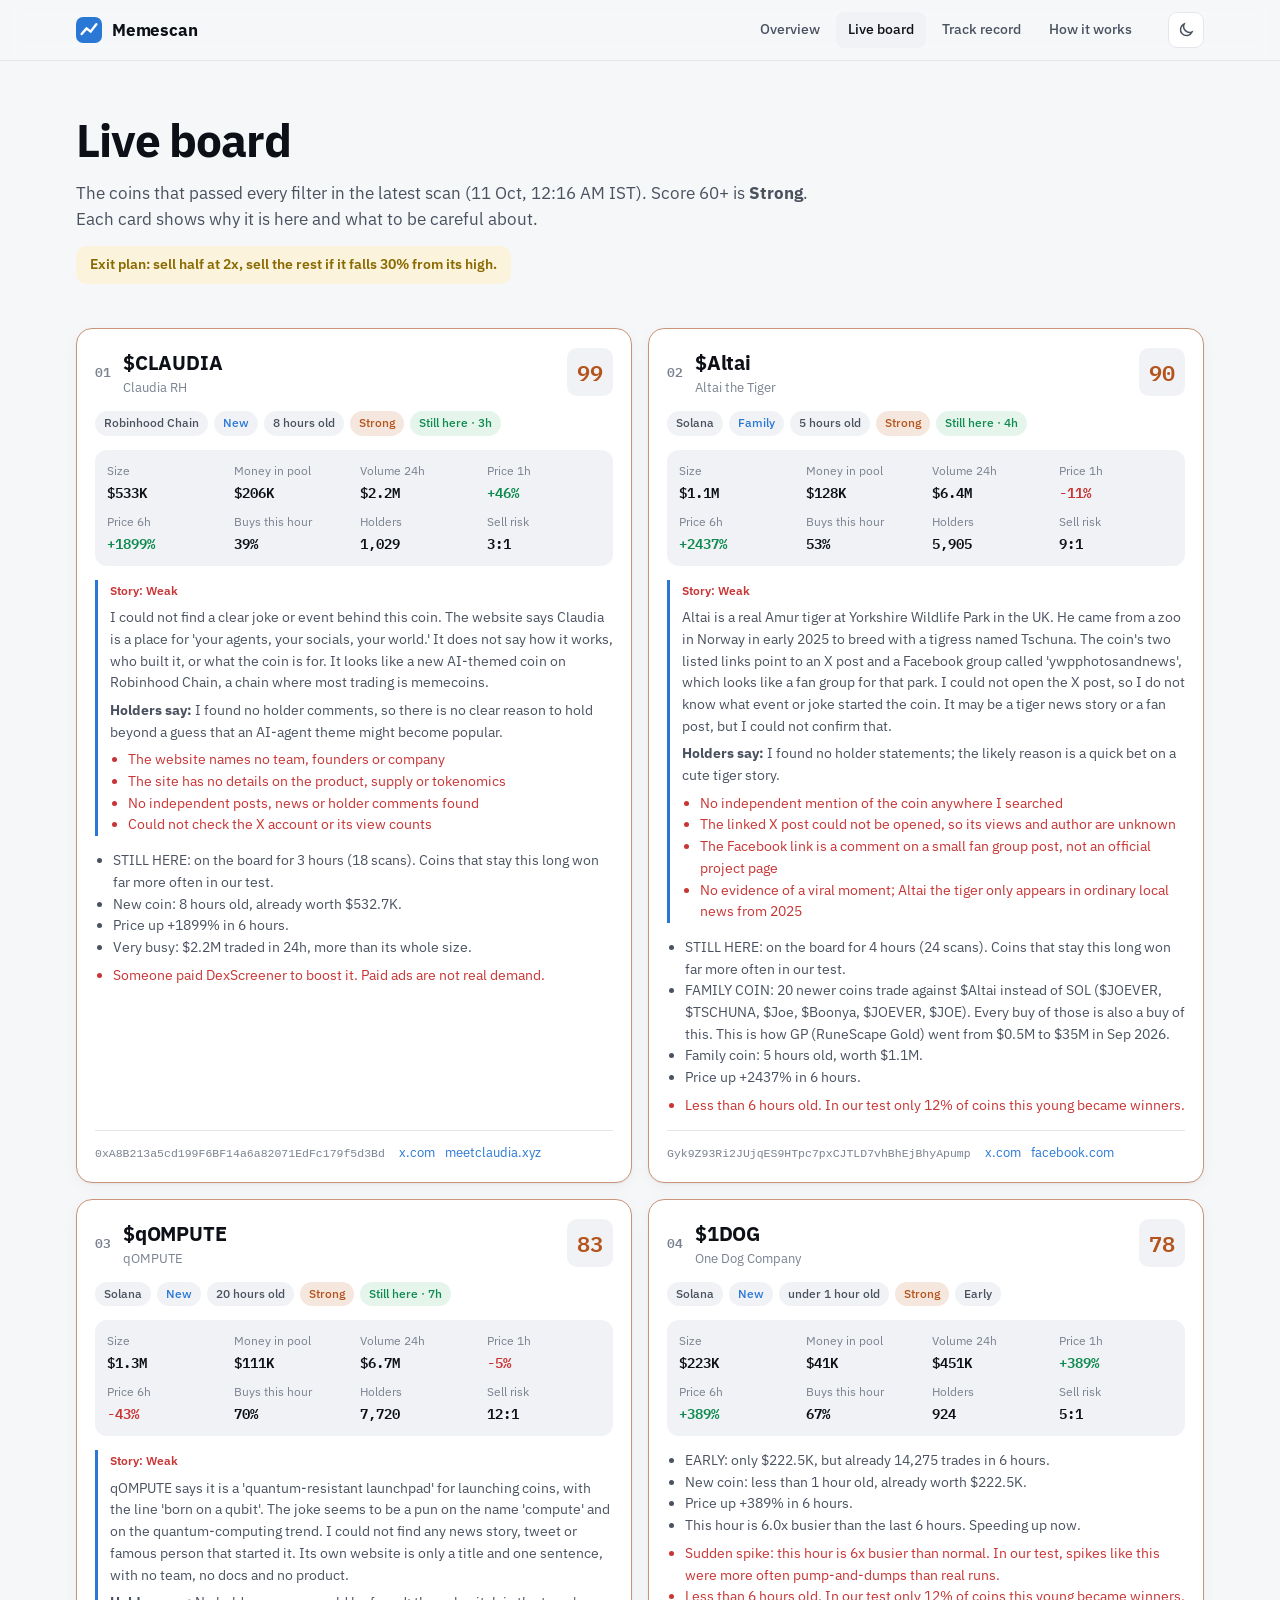
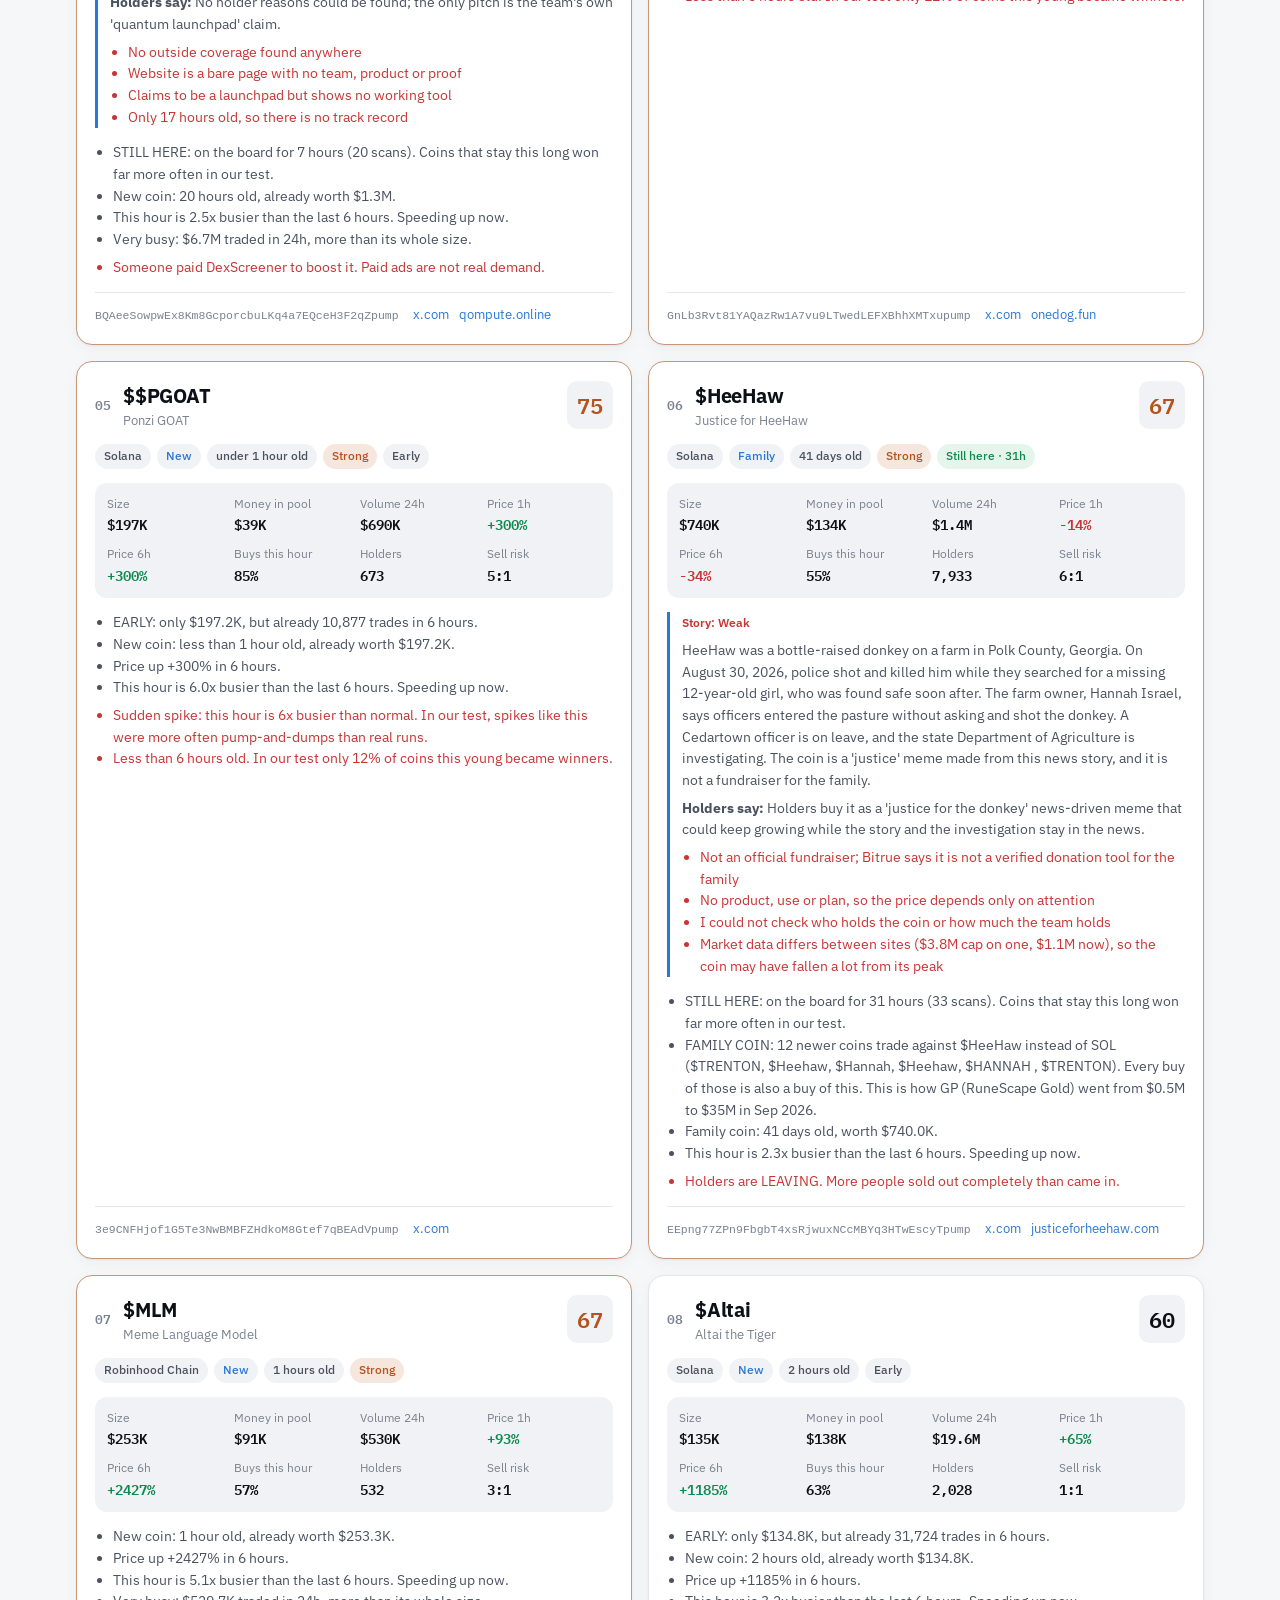
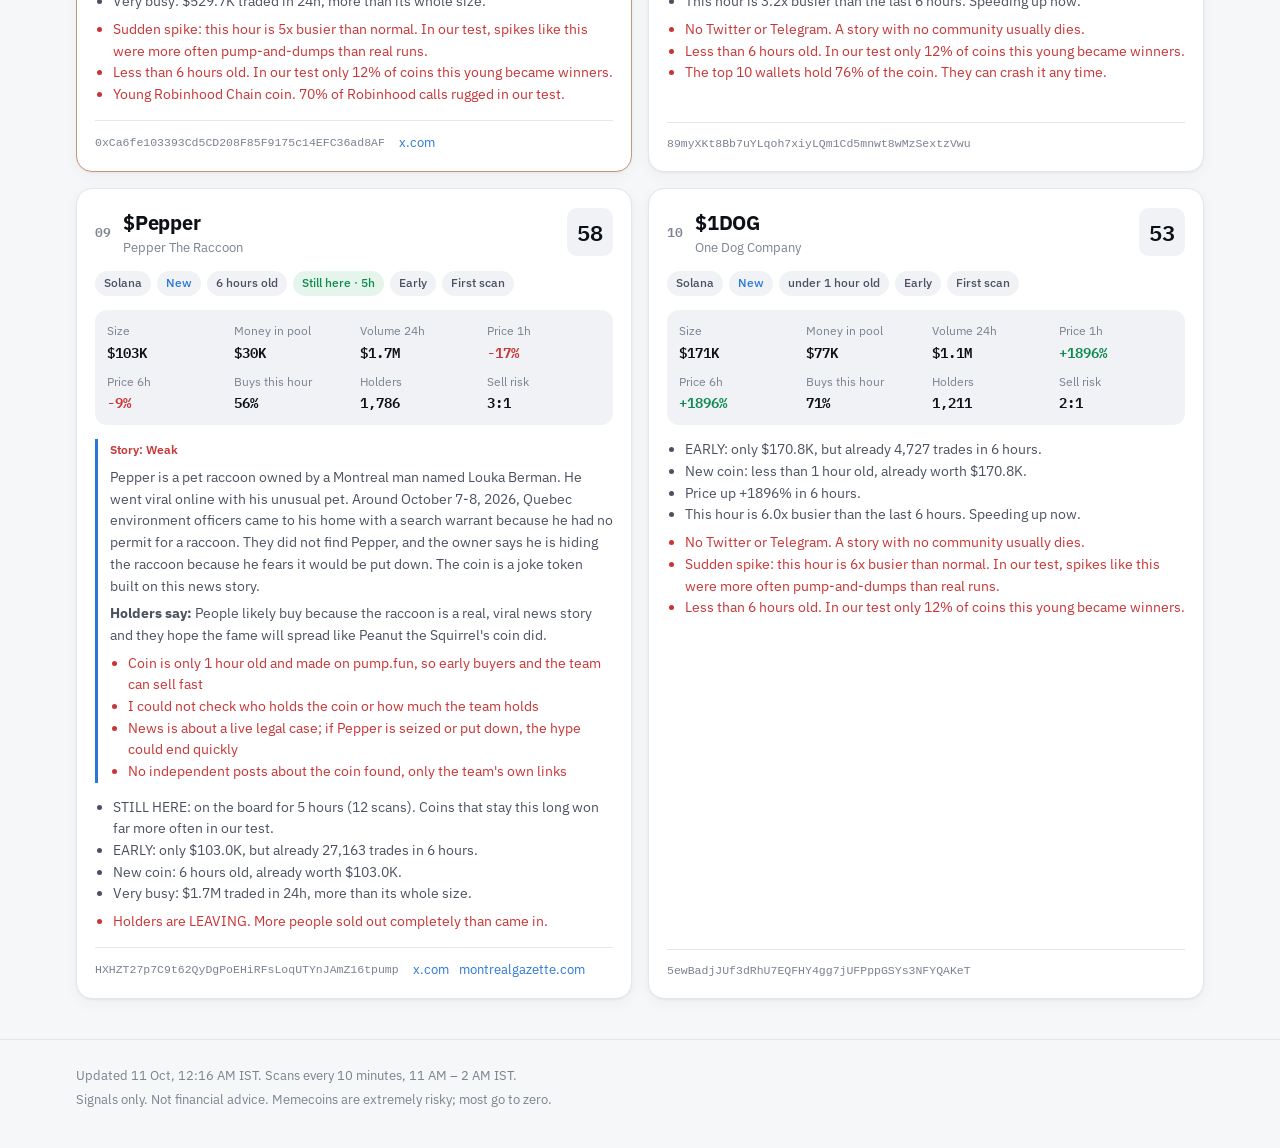
==== commit 2c9a6745: "Website update 2026-10-10 18:48 UTC" ====
--- a/board.html
+++ b/board.html
@@ -19,7 +19,7 @@
 <main class="wrap">
 <section class="pagehead">
   <h1>Live board</h1>
-  <p class="lede">The coins that passed every filter in the latest scan (04 Oct, 1:50 AM IST).
+  <p class="lede">The coins that passed every filter in the latest scan (11 Oct, 12:16 AM IST).
   Score 60+ is <b>Strong</b>. Each card shows why it is here and what to be careful about.</p>
   <p class="exit">Exit plan: sell half at 2x, sell the rest if it falls 30% from its high.</p>
 </section>
@@ -27,226 +27,226 @@
 <article class="card strong">
   <header>
     <span class="rank">01</span>
-    <div class="t"><h3><a href="https://dexscreener.com/solana/cyjwknliiy4fmiwqmcswfshxo7t9ubshgs2uraujcrk5" target="_blank" rel="noopener">$Agency</a></h3>
-    <small>Agency</small></div>
-    <span class="score" title="Score out of 100">87</span>
+    <div class="t"><h3><a href="https://dexscreener.com/robinhood/0x0ce22b6206cf4c9223e765629445f91b91f39b2cbfdd83871dc6720c498d43de" target="_blank" rel="noopener">$CLAUDIA</a></h3>
+    <small>Claudia RH</small></div>
+    <span class="score" title="Score out of 100">99</span>
+  </header>
+  <div class="chips"><span class="chip">Robinhood Chain</span>
+  <span class="chip lane">New</span>
+  <span class="chip">8 hours old</span>
+  <span class="chip hot">Strong</span><span class="chip good">Still here · 3h</span></div>
+  <div class="facts">
+    <div class="fact"><span>Size</span><b class="">$533K</b></div><div class="fact"><span>Money in pool</span><b class="">$206K</b></div>
+    <div class="fact"><span>Volume 24h</span><b class="">$2.2M</b></div><div class="fact"><span>Price 1h</span><b class="up">+46%</b></div>
+    <div class="fact"><span>Price 6h</span><b class="up">+1899%</b></div><div class="fact"><span>Buys this hour</span><b class="">39%</b></div>
+    <div class="fact"><span>Holders</span><b class="">1,029</b></div><div class="fact"><span>Sell risk</span><b class="">3:1</b></div>
+  </div>
+  <div class="story"><span class="vchip weak">Story: weak</span><p>I could not find a clear joke or event behind this coin. The website says Claudia is a place for &#x27;your agents, your socials, your world.&#x27; It does not say how it works, who built it, or what the coin is for. It looks like a new AI-themed coin on Robinhood Chain, a chain where most trading is memecoins.</p><p class="thesis"><b>Holders say:</b> I found no holder comments, so there is no clear reason to hold beyond a guess that an AI-agent theme might become popular.</p><ul class="flags"><li>The website names no team, founders or company</li><li>The site has no details on the product, supply or tokenomics</li><li>No independent posts, news or holder comments found</li><li>Could not check the X account or its view counts</li></ul></div>
+  <div class="why"><ul><li>STILL HERE: on the board for 3 hours (18 scans). Coins that stay this long won far more often in our test.</li><li>New coin: 8 hours old, already worth $532.7K.</li><li>Price up +1899% in 6 hours.</li><li>Very busy: $2.2M traded in 24h, more than its whole size.</li></ul>
+  <ul class="warn"><li>Someone paid DexScreener to boost it. Paid ads are not real demand.</li></ul></div>
+  <footer><code title="Contract address">0xA8B213a5cd199F6BF14a6a82071EdFc179f5d3Bd</code><div class="links"><a href="https://x.com/meetClaudiaxyz" target="_blank" rel="noopener">x.com</a><a href="https://meetclaudia.xyz" target="_blank" rel="noopener">meetclaudia.xyz</a></div></footer>
+</article>
+<article class="card strong">
+  <header>
+    <span class="rank">02</span>
+    <div class="t"><h3><a href="https://dexscreener.com/solana/dmeut8uv5jx8g7jb7tp9xyfburp5z7p6vplse2wbbrht" target="_blank" rel="noopener">$Altai</a></h3>
+    <small>Altai the Tiger</small></div>
+    <span class="score" title="Score out of 100">90</span>
   </header>
   <div class="chips"><span class="chip">Solana</span>
   <span class="chip lane">Family</span>
-  <span class="chip">46 hours old</span>
-  <span class="chip hot">Strong</span><span class="chip good">Still here · 33h</span></div>
-  <div class="facts">
-    <div class="fact"><span>Size</span><b class="">$10.3M</b></div><div class="fact"><span>Money in pool</span><b class="">$422K</b></div>
-    <div class="fact"><span>Volume 24h</span><b class="">$12.5M</b></div><div class="fact"><span>Price 1h</span><b class="down">-9%</b></div>
-    <div class="fact"><span>Price 6h</span><b class="up">+271%</b></div><div class="fact"><span>Buys this hour</span><b class="">52%</b></div>
-    <div class="fact"><span>Holders</span><b class="">4,120</b></div><div class="fact"><span>Sell risk</span><b class="">24:1</b></div>
-  </div>
-  <div class="story"><span class="vchip weak">Story: weak</span><p>Agency is a pump.fun coin tied to a website called AgencyPad. The site says it is a place to launch coins that each have an AI &#x27;mind&#x27; and a treasury. The AI is meant to run the coin&#x27;s money and talk to holders. It fits the popular &#x27;AI agent coin&#x27; trend. I found no joke, meme or news event behind it. It looks like a product pitch, not a meme.</p><p class="thesis"><b>Holders say:</b> I found no holder quotes; the likely reason is that people bet AI-run coins could be the next big trend and want to get in early.</p><ul class="flags"><li>No clear meme or story, mostly a product pitch</li><li>The AgencyPad site names no team and does not mention this token</li><li>The only evidence is a trading-bot alert from Oct 1 that showed a market cap of about $143K, so the $3.1M size is not confirmed and the price may have moved very fast</li><li>Top 10 holders owned about 27% at that time, which is a lot</li></ul></div>
-  <div class="why"><ul><li>STILL HERE: on the board for 33 hours (74 scans). Coins that stay this long won far more often in our test.</li><li>FAMILY COIN: 19 newer coins trade against $Agency instead of SOL ($AI, $AI, $CLAUDIA, $Agent, $AGI, $CAT). Every buy of those is also a buy of this. This is how GP (RuneScape Gold) went from $0.5M to $35M in Sep 2026.</li><li>Family coin: 46 hours old, worth $10.3M.</li><li>Price up +271% in 6 hours.</li></ul>
-  </div>
-  <footer><code title="Contract address">7VertkgF9KLhxxJXHX6uaWuoYZTP9LdGj2bWmVXVpump</code><div class="links"><a href="https://x.com/tryagency" target="_blank" rel="noopener">x.com</a><a href="https://www.agencypad.fun/" target="_blank" rel="noopener">agencypad.fun</a></div></footer>
-</article>
-<article class="card strong">
-  <header>
-    <span class="rank">02</span>
-    <div class="t"><h3><a href="https://dexscreener.com/solana/6lpvvdhusfbfgc5dtx6qkugzo6d9brjhqnhcbpqzqkn7" target="_blank" rel="noopener">$PURRSWORD</a></h3>
-    <small>Purrsword</small></div>
+  <span class="chip">5 hours old</span>
+  <span class="chip hot">Strong</span><span class="chip good">Still here · 4h</span></div>
+  <div class="facts">
+    <div class="fact"><span>Size</span><b class="">$1.1M</b></div><div class="fact"><span>Money in pool</span><b class="">$128K</b></div>
+    <div class="fact"><span>Volume 24h</span><b class="">$6.4M</b></div><div class="fact"><span>Price 1h</span><b class="down">-11%</b></div>
+    <div class="fact"><span>Price 6h</span><b class="up">+2437%</b></div><div class="fact"><span>Buys this hour</span><b class="">53%</b></div>
+    <div class="fact"><span>Holders</span><b class="">5,905</b></div><div class="fact"><span>Sell risk</span><b class="">9:1</b></div>
+  </div>
+  <div class="story"><span class="vchip weak">Story: weak</span><p>Altai is a real Amur tiger at Yorkshire Wildlife Park in the UK. He came from a zoo in Norway in early 2025 to breed with a tigress named Tschuna. The coin&#x27;s two listed links point to an X post and a Facebook group called &#x27;ywpphotosandnews&#x27;, which looks like a fan group for that park. I could not open the X post, so I do not know what event or joke started the coin. It may be a tiger news story or a fan post, but I could not confirm that.</p><p class="thesis"><b>Holders say:</b> I found no holder statements; the likely reason is a quick bet on a cute tiger story.</p><ul class="flags"><li>No independent mention of the coin anywhere I searched</li><li>The linked X post could not be opened, so its views and author are unknown</li><li>The Facebook link is a comment on a small fan group post, not an official project page</li><li>No evidence of a viral moment; Altai the tiger only appears in ordinary local news from 2025</li></ul></div>
+  <div class="why"><ul><li>STILL HERE: on the board for 4 hours (24 scans). Coins that stay this long won far more often in our test.</li><li>FAMILY COIN: 20 newer coins trade against $Altai instead of SOL ($JOEVER, $TSCHUNA, $Joe, $Boonya, $JOEVER, $JOE). Every buy of those is also a buy of this. This is how GP (RuneScape Gold) went from $0.5M to $35M in Sep 2026.</li><li>Family coin: 5 hours old, worth $1.1M.</li><li>Price up +2437% in 6 hours.</li></ul>
+  <ul class="warn"><li>Less than 6 hours old. In our test only 12% of coins this young became winners.</li></ul></div>
+  <footer><code title="Contract address">Gyk9Z93Ri2JUjqES9HTpc7pxCJTLD7vhBhEjBhyApump</code><div class="links"><a href="https://x.com/uncleibbra/status/2108920051885920688" target="_blank" rel="noopener">x.com</a><a href="https://www.facebook.com/groups/ywpphotosandnews/posts/2543749709426668/?comment_id=2543761329425506&amp;reply_comment_id=2543763212758651" target="_blank" rel="noopener">facebook.com</a></div></footer>
+</article>
+<article class="card strong">
+  <header>
+    <span class="rank">03</span>
+    <div class="t"><h3><a href="https://dexscreener.com/solana/7f7q1oktpuyg7oyyhxzauszcnmkhri18bxbvx7dhazpb" target="_blank" rel="noopener">$qOMPUTE</a></h3>
+    <small>qOMPUTE</small></div>
     <span class="score" title="Score out of 100">83</span>
   </header>
   <div class="chips"><span class="chip">Solana</span>
   <span class="chip lane">New</span>
-  <span class="chip">6 hours old</span>
-  <span class="chip hot">Strong</span><span class="chip good">Still here · 5h</span></div>
-  <div class="facts">
-    <div class="fact"><span>Size</span><b class="">$900K</b></div><div class="fact"><span>Money in pool</span><b class="">$91K</b></div>
-    <div class="fact"><span>Volume 24h</span><b class="">$1.9M</b></div><div class="fact"><span>Price 1h</span><b class="up">+23%</b></div>
-    <div class="fact"><span>Price 6h</span><b class="up">+1276%</b></div><div class="fact"><span>Buys this hour</span><b class="">73%</b></div>
-    <div class="fact"><span>Holders</span><b class="">54</b></div><div class="fact"><span>Sell risk</span><b class="">10:1</b></div>
-  </div>
-  <div class="story"><span class="vchip weak">Story: weak</span><p>Purrsword is a spin-off of the &#x27;cat wif sword&#x27; meme, which is a viral image and video of a cat holding a sword. In this version the kitten guards a locked chest that holds &#x27;your purrsword&#x27;, a joke on &#x27;password&#x27; and on never sharing your private key. The site says it is not official and not linked to the cat wif sword coin. It launched on pump.fun less than an hour ago, and I found no team, no real community and no real posts about it yet.</p><p class="thesis"><b>Holders say:</b> I found no holder statements; the only reason on offer is a cute riff on the viral cat-with-sword meme.</p><ul class="flags"><li>Spin-off of another coin&#x27;s meme, and it says it is not linked to that coin</li><li>Less than 1 hour old, so there is no track record</li><li>Website is unfinished and names no team</li><li>No outside posts or independent talk found</li></ul></div>
-  <div class="why"><ul><li>STILL HERE: on the board for 5 hours (32 scans). Coins that stay this long won far more often in our test.</li><li>New coin: 6 hours old, already worth $900.4K.</li><li>Price up +1276% in 6 hours.</li><li>Very busy: $1.9M traded in 24h, more than its whole size.</li></ul>
-  <ul class="warn"><li>Someone paid DexScreener to boost it. Paid ads are not real demand.</li><li>Less than 6 hours old. In our test only 12% of coins this young became winners.</li><li>The top 10 wallets hold 94% of the coin. They can crash it any time.</li></ul></div>
-  <footer><code title="Contract address">GgdAua8qfnwFKZxKEnDqTcJz5jQ81NURPWBK1qDzpump</code><div class="links"><a href="https://x.com/purrsword" target="_blank" rel="noopener">x.com</a><a href="https://www.purrsword.site" target="_blank" rel="noopener">purrsword.site</a></div></footer>
-</article>
-<article class="card strong">
-  <header>
-    <span class="rank">03</span>
-    <div class="t"><h3><a href="https://dexscreener.com/solana/bl7ban83xxq5uxxuxfqketi3qgdx1qcpt7k4tpw9ag6z" target="_blank" rel="noopener">$TIPTOE</a></h3>
-    <small>Tip Toe&#x27;n in my Jordans</small></div>
-    <span class="score" title="Score out of 100">79</span>
-  </header>
-  <div class="chips"><span class="chip">Solana</span>
-  <span class="chip lane">New</span>
-  <span class="chip">17 hours old</span>
-  <span class="chip hot">Strong</span><span class="chip">First scan</span></div>
-  <div class="facts">
-    <div class="fact"><span>Size</span><b class="">$392K</b></div><div class="fact"><span>Money in pool</span><b class="">$59K</b></div>
-    <div class="fact"><span>Volume 24h</span><b class="">$773K</b></div><div class="fact"><span>Price 1h</span><b class="up">+73%</b></div>
-    <div class="fact"><span>Price 6h</span><b class="up">+156%</b></div><div class="fact"><span>Buys this hour</span><b class="">54%</b></div>
-    <div class="fact"><span>Holders</span><b class="">360</b></div><div class="fact"><span>Sell risk</span><b class="">7:1</b></div>
-  </div>
-  <div class="story"><span class="vchip weak">Story: weak</span><p>The coin is named after an old joke song, &#x27;Tip Toe Wing in My Jawwdinz&#x27; by the rapper Riff Raff from 2014. The title is a funny misspelling of &#x27;tip-toeing in my Jordans&#x27;, which means walking on tiptoes in Nike Jordan shoes. The song became a Vine and TikTok dance trend, where people and pets dance on their tiptoes. I could not find a clear new event that made the coin start now. It looks like a nostalgia meme coin made on Pump.fun.</p><p class="thesis"><b>Holders say:</b> I found no holder statements; the likely reason is quick profit from a fun nostalgia meme that people remember.</p><ul class="flags"><li>No proof of real people or known accounts talking about it</li><li>The official X link is only a search for &#x27;tiptoe&#x27;, not a real project account</li><li>Very young coin (11 hours) after a gain of about 4,000%, so it is very risky</li><li>Made on Pump.fun, where most coins fail</li></ul></div>
-  <div class="why"><ul><li>New coin: 17 hours old, already worth $391.9K.</li><li>Price up +156% in 6 hours.</li><li>Very busy: $772.8K traded in 24h, more than its whole size.</li><li>4,459 trades in 6 hours. A real crowd, not a few bots.</li></ul>
-  </div>
-  <footer><code title="Contract address">gL9Q3xjXM1BdopmHn1R7Kb3Eim5NAQ1eWGNaTj3pump</code><div class="links"><a href="https://x.com/search?q=tiptoe&amp;src=typed_query" target="_blank" rel="noopener">x.com</a><a href="https://www.tiktok.com/t/ZPLeHgm7A/" target="_blank" rel="noopener">tiktok.com</a></div></footer>
+  <span class="chip">20 hours old</span>
+  <span class="chip hot">Strong</span><span class="chip good">Still here · 7h</span></div>
+  <div class="facts">
+    <div class="fact"><span>Size</span><b class="">$1.3M</b></div><div class="fact"><span>Money in pool</span><b class="">$111K</b></div>
+    <div class="fact"><span>Volume 24h</span><b class="">$6.7M</b></div><div class="fact"><span>Price 1h</span><b class="down">-5%</b></div>
+    <div class="fact"><span>Price 6h</span><b class="down">-43%</b></div><div class="fact"><span>Buys this hour</span><b class="">70%</b></div>
+    <div class="fact"><span>Holders</span><b class="">7,720</b></div><div class="fact"><span>Sell risk</span><b class="">12:1</b></div>
+  </div>
+  <div class="story"><span class="vchip weak">Story: weak</span><p>qOMPUTE says it is a &#x27;quantum-resistant launchpad&#x27; for launching coins, with the line &#x27;born on a qubit&#x27;. The joke seems to be a pun on the name &#x27;compute&#x27; and on the quantum-computing trend. I could not find any news story, tweet or famous person that started it. Its own website is only a title and one sentence, with no team, no docs and no product.</p><p class="thesis"><b>Holders say:</b> No holder reasons could be found; the only pitch is the team&#x27;s own &#x27;quantum launchpad&#x27; claim.</p><ul class="flags"><li>No outside coverage found anywhere</li><li>Website is a bare page with no team, product or proof</li><li>Claims to be a launchpad but shows no working tool</li><li>Only 17 hours old, so there is no track record</li></ul></div>
+  <div class="why"><ul><li>STILL HERE: on the board for 7 hours (20 scans). Coins that stay this long won far more often in our test.</li><li>New coin: 20 hours old, already worth $1.3M.</li><li>This hour is 2.5x busier than the last 6 hours. Speeding up now.</li><li>Very busy: $6.7M traded in 24h, more than its whole size.</li></ul>
+  <ul class="warn"><li>Someone paid DexScreener to boost it. Paid ads are not real demand.</li></ul></div>
+  <footer><code title="Contract address">BQAeeSowpwEx8Km8GcporcbuLKq4a7EQceH3F2qZpump</code><div class="links"><a href="https://x.com/qOMPUTEx" target="_blank" rel="noopener">x.com</a><a href="https://qompute.online" target="_blank" rel="noopener">qompute.online</a></div></footer>
 </article>
 <article class="card strong">
   <header>
     <span class="rank">04</span>
-    <div class="t"><h3><a href="https://dexscreener.com/solana/f9uqdte7vvxexndreyfcpmebue2bl1yj74j78jxam8c2" target="_blank" rel="noopener">$catius</a></h3>
-    <small>catius maximus</small></div>
+    <div class="t"><h3><a href="https://dexscreener.com/solana/ezlctztferrgta5qlsxa4ljfavg6wqdgoghmlqujpgzq" target="_blank" rel="noopener">$1DOG</a></h3>
+    <small>One Dog Company</small></div>
     <span class="score" title="Score out of 100">78</span>
   </header>
   <div class="chips"><span class="chip">Solana</span>
   <span class="chip lane">New</span>
-  <span class="chip">3 hours old</span>
-  <span class="chip hot">Strong</span><span class="chip good">Still here · 3h</span></div>
-  <div class="facts">
-    <div class="fact"><span>Size</span><b class="">$554K</b></div><div class="fact"><span>Money in pool</span><b class="">$69K</b></div>
-    <div class="fact"><span>Volume 24h</span><b class="">$716K</b></div><div class="fact"><span>Price 1h</span><b class="up">+7%</b></div>
-    <div class="fact"><span>Price 6h</span><b class="up">+687%</b></div><div class="fact"><span>Buys this hour</span><b class="">68%</b></div>
-    <div class="fact"><span>Holders</span><b class="">190</b></div><div class="fact"><span>Sell risk</span><b class="">8:1</b></div>
-  </div>
-  <div class="story"><span class="vchip weak">Story: weak</span><p>The coin is about a tiny kitten dressed as a Roman warrior, holding a sword that is too big for it. The joke is that the kitten is small but still gets the grand title &#x27;maximus&#x27;. The name copies the &#x27;Kekius Maximus&#x27; trend from December 2024, when Elon Musk renamed his X account to that. I found no news event or famous person behind this coin itself.</p><p class="thesis"><b>Holders say:</b> I found no holder quotes, but the likely reason is that it is a cute, funny cat meme that could go viral.</p><ul class="flags"><li>Name and style copy the older Kekius Maximus coin</li><li>No outside news, posts or real people found talking about it</li><li>Only the team&#x27;s own site could be read, and it still said &#x27;pre-launch&#x27; with a placeholder address</li><li>The coin is only 3 hours old, and a $548K size can drop fast</li></ul></div>
-  <div class="why"><ul><li>STILL HERE: on the board for 3 hours (17 scans). Coins that stay this long won far more often in our test.</li><li>New coin: 3 hours old, already worth $554.0K.</li><li>Price up +687% in 6 hours.</li><li>Very busy: $715.7K traded in 24h, more than its whole size.</li></ul>
-  <ul class="warn"><li>Someone paid DexScreener to boost it. Paid ads are not real demand.</li><li>Less than 6 hours old. In our test only 12% of coins this young became winners.</li><li>The top 10 wallets hold 101% of the coin. They can crash it any time.</li></ul></div>
-  <footer><code title="Contract address">9S2uxYgTDM1eM1Ryyc7D4dVKEFrb2F9m8NAygyQspump</code><div class="links"><a href="https://x.com/CatiusPump" target="_blank" rel="noopener">x.com</a><a href="https://www.catius.lol" target="_blank" rel="noopener">catius.lol</a></div></footer>
+  <span class="chip">under 1 hour old</span>
+  <span class="chip hot">Strong</span><span class="chip">Early</span></div>
+  <div class="facts">
+    <div class="fact"><span>Size</span><b class="">$223K</b></div><div class="fact"><span>Money in pool</span><b class="">$41K</b></div>
+    <div class="fact"><span>Volume 24h</span><b class="">$451K</b></div><div class="fact"><span>Price 1h</span><b class="up">+389%</b></div>
+    <div class="fact"><span>Price 6h</span><b class="up">+389%</b></div><div class="fact"><span>Buys this hour</span><b class="">67%</b></div>
+    <div class="fact"><span>Holders</span><b class="">924</b></div><div class="fact"><span>Sell risk</span><b class="">5:1</b></div>
+  </div>
+  
+  <div class="why"><ul><li>EARLY: only $222.5K, but already 14,275 trades in 6 hours.</li><li>New coin: less than 1 hour old, already worth $222.5K.</li><li>Price up +389% in 6 hours.</li><li>This hour is 6.0x busier than the last 6 hours. Speeding up now.</li></ul>
+  <ul class="warn"><li>Sudden spike: this hour is 6x busier than normal. In our test, spikes like this were more often pump-and-dumps than real runs.</li><li>Less than 6 hours old. In our test only 12% of coins this young became winners.</li></ul></div>
+  <footer><code title="Contract address">GnLb3Rvt81YAQazRw1A7vu9LTwedLEFXBhhXMTxupump</code><div class="links"><a href="https://x.com/1dogcompany" target="_blank" rel="noopener">x.com</a><a href="http://onedog.fun/" target="_blank" rel="noopener">onedog.fun</a></div></footer>
 </article>
 <article class="card strong">
   <header>
     <span class="rank">05</span>
-    <div class="t"><h3><a href="https://dexscreener.com/solana/bbamsbzpaaoosb81tqnk3kk6mnkpatsemwwgslaja8sy" target="_blank" rel="noopener">$SUPERIOR</a></h3>
-    <small>Superior Inu</small></div>
-    <span class="score" title="Score out of 100">72</span>
-  </header>
-  <div class="chips"><span class="chip">Solana</span>
+    <div class="t"><h3><a href="https://dexscreener.com/solana/atsm9kdpaxb7qp8ki5zxxuuwsdsvnsyunmeafateyest" target="_blank" rel="noopener">$$PGOAT</a></h3>
+    <small>Ponzi GOAT</small></div>
+    <span class="score" title="Score out of 100">75</span>
+  </header>
+  <div class="chips"><span class="chip">Solana</span>
+  <span class="chip lane">New</span>
+  <span class="chip">under 1 hour old</span>
+  <span class="chip hot">Strong</span><span class="chip">Early</span></div>
+  <div class="facts">
+    <div class="fact"><span>Size</span><b class="">$197K</b></div><div class="fact"><span>Money in pool</span><b class="">$39K</b></div>
+    <div class="fact"><span>Volume 24h</span><b class="">$690K</b></div><div class="fact"><span>Price 1h</span><b class="up">+300%</b></div>
+    <div class="fact"><span>Price 6h</span><b class="up">+300%</b></div><div class="fact"><span>Buys this hour</span><b class="">85%</b></div>
+    <div class="fact"><span>Holders</span><b class="">673</b></div><div class="fact"><span>Sell risk</span><b class="">5:1</b></div>
+  </div>
+  
+  <div class="why"><ul><li>EARLY: only $197.2K, but already 10,877 trades in 6 hours.</li><li>New coin: less than 1 hour old, already worth $197.2K.</li><li>Price up +300% in 6 hours.</li><li>This hour is 6.0x busier than the last 6 hours. Speeding up now.</li></ul>
+  <ul class="warn"><li>Sudden spike: this hour is 6x busier than normal. In our test, spikes like this were more often pump-and-dumps than real runs.</li><li>Less than 6 hours old. In our test only 12% of coins this young became winners.</li></ul></div>
+  <footer><code title="Contract address">3e9CNFHjof1G5Te3NwBMBFZHdkoM8Gtef7qBEAdVpump</code><div class="links"><a href="https://x.com/blknoiz06/status/2108977096584462564" target="_blank" rel="noopener">x.com</a></div></footer>
+</article>
+<article class="card strong">
+  <header>
+    <span class="rank">06</span>
+    <div class="t"><h3><a href="https://dexscreener.com/solana/6qyydc6jgeknfp1fwhiexmyq3jq3sidsyoubjwuto3rm" target="_blank" rel="noopener">$HeeHaw</a></h3>
+    <small>Justice for HeeHaw</small></div>
+    <span class="score" title="Score out of 100">67</span>
+  </header>
+  <div class="chips"><span class="chip">Solana</span>
+  <span class="chip lane">Family</span>
+  <span class="chip">41 days old</span>
+  <span class="chip hot">Strong</span><span class="chip good">Still here · 31h</span></div>
+  <div class="facts">
+    <div class="fact"><span>Size</span><b class="">$740K</b></div><div class="fact"><span>Money in pool</span><b class="">$134K</b></div>
+    <div class="fact"><span>Volume 24h</span><b class="">$1.4M</b></div><div class="fact"><span>Price 1h</span><b class="down">-14%</b></div>
+    <div class="fact"><span>Price 6h</span><b class="down">-34%</b></div><div class="fact"><span>Buys this hour</span><b class="">55%</b></div>
+    <div class="fact"><span>Holders</span><b class="">7,933</b></div><div class="fact"><span>Sell risk</span><b class="">6:1</b></div>
+  </div>
+  <div class="story"><span class="vchip weak">Story: weak</span><p>HeeHaw was a bottle-raised donkey on a farm in Polk County, Georgia. On August 30, 2026, police shot and killed him while they searched for a missing 12-year-old girl, who was found safe soon after. The farm owner, Hannah Israel, says officers entered the pasture without asking and shot the donkey. A Cedartown officer is on leave, and the state Department of Agriculture is investigating. The coin is a &#x27;justice&#x27; meme made from this news story, and it is not a fundraiser for the family.</p><p class="thesis"><b>Holders say:</b> Holders buy it as a &#x27;justice for the donkey&#x27; news-driven meme that could keep growing while the story and the investigation stay in the news.</p><ul class="flags"><li>Not an official fundraiser; Bitrue says it is not a verified donation tool for the family</li><li>No product, use or plan, so the price depends only on attention</li><li>I could not check who holds the coin or how much the team holds</li><li>Market data differs between sites ($3.8M cap on one, $1.1M now), so the coin may have fallen a lot from its peak</li></ul></div>
+  <div class="why"><ul><li>STILL HERE: on the board for 31 hours (33 scans). Coins that stay this long won far more often in our test.</li><li>FAMILY COIN: 12 newer coins trade against $HeeHaw instead of SOL ($TRENTON, $Heehaw, $Hannah, $Heehaw, $HANNAH , $TRENTON). Every buy of those is also a buy of this. This is how GP (RuneScape Gold) went from $0.5M to $35M in Sep 2026.</li><li>Family coin: 41 days old, worth $740.0K.</li><li>This hour is 2.3x busier than the last 6 hours. Speeding up now.</li></ul>
+  <ul class="warn"><li>Holders are LEAVING. More people sold out completely than came in.</li></ul></div>
+  <footer><code title="Contract address">EEpng77ZPn9FbgbT4xsRjwuxNCcMBYq3HTwEscyTpump</code><div class="links"><a href="https://x.com/justice4heehaw" target="_blank" rel="noopener">x.com</a><a href="https://justiceforheehaw.com" target="_blank" rel="noopener">justiceforheehaw.com</a></div></footer>
+</article>
+<article class="card strong">
+  <header>
+    <span class="rank">07</span>
+    <div class="t"><h3><a href="https://dexscreener.com/robinhood/0x0b2cd528f3d28c34464037837c05ea3b092826da" target="_blank" rel="noopener">$MLM</a></h3>
+    <small>Meme Language Model</small></div>
+    <span class="score" title="Score out of 100">67</span>
+  </header>
+  <div class="chips"><span class="chip">Robinhood Chain</span>
   <span class="chip lane">New</span>
   <span class="chip">1 hours old</span>
   <span class="chip hot">Strong</span></div>
   <div class="facts">
-    <div class="fact"><span>Size</span><b class="">$578K</b></div><div class="fact"><span>Money in pool</span><b class="">$70K</b></div>
-    <div class="fact"><span>Volume 24h</span><b class="">$849K</b></div><div class="fact"><span>Price 1h</span><b class="up">+39%</b></div>
-    <div class="fact"><span>Price 6h</span><b class="up">+747%</b></div><div class="fact"><span>Buys this hour</span><b class="">52%</b></div>
-    <div class="fact"><span>Holders</span><b class="">40</b></div><div class="fact"><span>Sell risk</span><b class="">8:1</b></div>
-  </div>
-  <div class="story"><span class="vchip weak">Story: weak</span><p>Superior Inu is a dog coin on Solana. It shows a Shiba Inu as a superhero with a Matrix-style look. Its website says it is &#x27;the most superior dog on the most superior chain&#x27;. The site has no story, no team and no plan. I could not find any event, tweet or news behind it.</p><p class="thesis"><b>Holders say:</b> I found no holder statements. The only reason shown is that it is a superior-looking dog coin that might go up.</p><ul class="flags"><li>No story or joke behind it, only a generic dog and Matrix look</li><li>The name looks like the older Super Inu (SI) coin, and there are many Inu copycats</li><li>Website lists no team, no token split and no roadmap</li><li>I found no independent posts or news, so any buzz could be only the team&#x27;s own or bots</li></ul></div>
-  <div class="why"><ul><li>New coin: 1 hour old, already worth $577.7K.</li><li>Price up +747% in 6 hours.</li><li>This hour is 2.1x busier than the last 6 hours. Speeding up now.</li><li>Very busy: $849.1K traded in 24h, more than its whole size.</li></ul>
-  <ul class="warn"><li>Less than 6 hours old. In our test only 12% of coins this young became winners.</li><li>The top 10 wallets hold 83% of the coin. They can crash it any time.</li></ul></div>
-  <footer><code title="Contract address">CJ7yfNktWNqKBJRaCQWNzoAhHPs3eshWY8MqU8wXpump</code><div class="links"><a href="https://x.com/SuperiorInuX" target="_blank" rel="noopener">x.com</a><a href="https://t.me/superiorinu" target="_blank" rel="noopener">t.me</a><a href="https://www.superiorinu.com" target="_blank" rel="noopener">superiorinu.com</a></div></footer>
-</article>
-<article class="card strong">
-  <header>
-    <span class="rank">06</span>
-    <div class="t"><h3><a href="https://dexscreener.com/bsc/0x2fefebe6be6874cbce54709279a8403c333f3e23" target="_blank" rel="noopener">$SHIELD</a></h3>
-    <small>Shield</small></div>
-    <span class="score" title="Score out of 100">72</span>
-  </header>
-  <div class="chips"><span class="chip">BNB Chain</span>
-  <span class="chip lane">New</span>
-  <span class="chip">18 hours old</span>
-  <span class="chip hot">Strong</span><span class="chip good">Still here · 3h</span></div>
-  <div class="facts">
-    <div class="fact"><span>Size</span><b class="">$330K</b></div><div class="fact"><span>Money in pool</span><b class="">$78K</b></div>
-    <div class="fact"><span>Volume 24h</span><b class="">$1.1M</b></div><div class="fact"><span>Price 1h</span><b class="down">-13%</b></div>
-    <div class="fact"><span>Price 6h</span><b class="up">+156%</b></div><div class="fact"><span>Buys this hour</span><b class="">63%</b></div>
-    <div class="fact"><span>Holders</span><b class="">1,041</b></div><div class="fact"><span>Sell risk</span><b class="">4:1</b></div>
-  </div>
-  
-  <div class="why"><ul><li>STILL HERE: on the board for 3 hours (21 scans). Coins that stay this long won far more often in our test.</li><li>New coin: 18 hours old, already worth $330.0K.</li><li>Price up +156% in 6 hours.</li><li>Very busy: $1.1M traded in 24h, more than its whole size.</li></ul>
-  <ul class="warn"><li>Someone paid DexScreener to boost it. Paid ads are not real demand.</li><li>Holders are LEAVING. More people sold out completely than came in.</li><li>The top 10 wallets hold 48% of the coin. They can crash it any time.</li></ul></div>
-  <footer><code title="Contract address">0x3b4CbDb0A05D08638D6C11a79d0455fB9fFa65fF</code><div class="links"><a href="https://x.com/tryshieldbnb" target="_blank" rel="noopener">x.com</a><a href="https://www.tryshield.me/" target="_blank" rel="noopener">tryshield.me</a></div></footer>
-</article>
-<article class="card strong">
-  <header>
-    <span class="rank">07</span>
-    <div class="t"><h3><a href="https://dexscreener.com/solana/tarpuxyyve75n6wrvwoma9esdox1iap9bunkjvy6qim" target="_blank" rel="noopener">$Startup</a></h3>
-    <small>Startup</small></div>
-    <span class="score" title="Score out of 100">71</span>
+    <div class="fact"><span>Size</span><b class="">$253K</b></div><div class="fact"><span>Money in pool</span><b class="">$91K</b></div>
+    <div class="fact"><span>Volume 24h</span><b class="">$530K</b></div><div class="fact"><span>Price 1h</span><b class="up">+93%</b></div>
+    <div class="fact"><span>Price 6h</span><b class="up">+2427%</b></div><div class="fact"><span>Buys this hour</span><b class="">57%</b></div>
+    <div class="fact"><span>Holders</span><b class="">532</b></div><div class="fact"><span>Sell risk</span><b class="">3:1</b></div>
+  </div>
+  
+  <div class="why"><ul><li>New coin: 1 hour old, already worth $253.3K.</li><li>Price up +2427% in 6 hours.</li><li>This hour is 5.1x busier than the last 6 hours. Speeding up now.</li><li>Very busy: $529.7K traded in 24h, more than its whole size.</li></ul>
+  <ul class="warn"><li>Sudden spike: this hour is 5x busier than normal. In our test, spikes like this were more often pump-and-dumps than real runs.</li><li>Less than 6 hours old. In our test only 12% of coins this young became winners.</li><li>Young Robinhood Chain coin. 70% of Robinhood calls rugged in our test.</li></ul></div>
+  <footer><code title="Contract address">0xCa6fe103393Cd5CD208F85F9175c14EFC36ad8AF</code><div class="links"><a href="https://x.com/MLMInHood" target="_blank" rel="noopener">x.com</a></div></footer>
+</article>
+<article class="card">
+  <header>
+    <span class="rank">08</span>
+    <div class="t"><h3><a href="https://dexscreener.com/solana/81rejadqjpfg3rbacfq1fwvuxnw54m1faeazqrrix49u" target="_blank" rel="noopener">$Altai</a></h3>
+    <small>Altai the Tiger</small></div>
+    <span class="score" title="Score out of 100">60</span>
+  </header>
+  <div class="chips"><span class="chip">Solana</span>
+  <span class="chip lane">New</span>
+  <span class="chip">2 hours old</span>
+  <span class="chip">Early</span></div>
+  <div class="facts">
+    <div class="fact"><span>Size</span><b class="">$135K</b></div><div class="fact"><span>Money in pool</span><b class="">$138K</b></div>
+    <div class="fact"><span>Volume 24h</span><b class="">$19.6M</b></div><div class="fact"><span>Price 1h</span><b class="up">+65%</b></div>
+    <div class="fact"><span>Price 6h</span><b class="up">+1185%</b></div><div class="fact"><span>Buys this hour</span><b class="">63%</b></div>
+    <div class="fact"><span>Holders</span><b class="">2,028</b></div><div class="fact"><span>Sell risk</span><b class="">1:1</b></div>
+  </div>
+  
+  <div class="why"><ul><li>EARLY: only $134.8K, but already 31,724 trades in 6 hours.</li><li>New coin: 2 hours old, already worth $134.8K.</li><li>Price up +1185% in 6 hours.</li><li>This hour is 3.2x busier than the last 6 hours. Speeding up now.</li></ul>
+  <ul class="warn"><li>No Twitter or Telegram. A story with no community usually dies.</li><li>Less than 6 hours old. In our test only 12% of coins this young became winners.</li><li>The top 10 wallets hold 76% of the coin. They can crash it any time.</li></ul></div>
+  <footer><code title="Contract address">89myXKt8Bb7uYLqoh7xiyLQm1Cd5mnwt8wMzSextzVwu</code><div class="links"></div></footer>
+</article>
+<article class="card">
+  <header>
+    <span class="rank">09</span>
+    <div class="t"><h3><a href="https://dexscreener.com/solana/dvkcuvtrpqk4nt1udjjm42m5tdmsgmaekvaq8pazjzbq" target="_blank" rel="noopener">$Pepper</a></h3>
+    <small>Pepper The Raccoon</small></div>
+    <span class="score" title="Score out of 100">58</span>
+  </header>
+  <div class="chips"><span class="chip">Solana</span>
+  <span class="chip lane">New</span>
+  <span class="chip">6 hours old</span>
+  <span class="chip good">Still here · 5h</span><span class="chip">Early</span><span class="chip">First scan</span></div>
+  <div class="facts">
+    <div class="fact"><span>Size</span><b class="">$103K</b></div><div class="fact"><span>Money in pool</span><b class="">$30K</b></div>
+    <div class="fact"><span>Volume 24h</span><b class="">$1.7M</b></div><div class="fact"><span>Price 1h</span><b class="down">-17%</b></div>
+    <div class="fact"><span>Price 6h</span><b class="down">-9%</b></div><div class="fact"><span>Buys this hour</span><b class="">56%</b></div>
+    <div class="fact"><span>Holders</span><b class="">1,786</b></div><div class="fact"><span>Sell risk</span><b class="">3:1</b></div>
+  </div>
+  <div class="story"><span class="vchip weak">Story: weak</span><p>Pepper is a pet raccoon owned by a Montreal man named Louka Berman. He went viral online with his unusual pet. Around October 7-8, 2026, Quebec environment officers came to his home with a search warrant because he had no permit for a raccoon. They did not find Pepper, and the owner says he is hiding the raccoon because he fears it would be put down. The coin is a joke token built on this news story.</p><p class="thesis"><b>Holders say:</b> People likely buy because the raccoon is a real, viral news story and they hope the fame will spread like Peanut the Squirrel&#x27;s coin did.</p><ul class="flags"><li>Coin is only 1 hour old and made on pump.fun, so early buyers and the team can sell fast</li><li>I could not check who holds the coin or how much the team holds</li><li>News is about a live legal case; if Pepper is seized or put down, the hype could end quickly</li><li>No independent posts about the coin found, only the team&#x27;s own links</li></ul></div>
+  <div class="why"><ul><li>STILL HERE: on the board for 5 hours (12 scans). Coins that stay this long won far more often in our test.</li><li>EARLY: only $103.0K, but already 27,163 trades in 6 hours.</li><li>New coin: 6 hours old, already worth $103.0K.</li><li>Very busy: $1.7M traded in 24h, more than its whole size.</li></ul>
+  <ul class="warn"><li>Holders are LEAVING. More people sold out completely than came in.</li></ul></div>
+  <footer><code title="Contract address">HXHZT27p7C9t62QyDgPoEHiRFsLoqUTYnJAmZ16tpump</code><div class="links"><a href="https://x.com/i/communities/2017205785269342460" target="_blank" rel="noopener">x.com</a><a href="https://montrealgazette.com/news/a-montreal-man-and-his-unconventional-pet-went-viral-now-pepper-the-raccoon-is-hiding-from-the-law/" target="_blank" rel="noopener">montrealgazette.com</a></div></footer>
+</article>
+<article class="card">
+  <header>
+    <span class="rank">10</span>
+    <div class="t"><h3><a href="https://dexscreener.com/solana/6cvifw4gmsaj722nptsqgwtypusbqxilqbxkyg4g96ds" target="_blank" rel="noopener">$1DOG</a></h3>
+    <small>One Dog Company</small></div>
+    <span class="score" title="Score out of 100">53</span>
   </header>
   <div class="chips"><span class="chip">Solana</span>
   <span class="chip lane">New</span>
   <span class="chip">under 1 hour old</span>
-  <span class="chip hot">Strong</span><span class="chip">Early</span><span class="chip">First scan</span></div>
-  <div class="facts">
-    <div class="fact"><span>Size</span><b class="">$124K</b></div><div class="fact"><span>Money in pool</span><b class="">$31K</b></div>
-    <div class="fact"><span>Volume 24h</span><b class="">$275K</b></div><div class="fact"><span>Price 1h</span><b class="up">+79%</b></div>
-    <div class="fact"><span>Price 6h</span><b class="up">+79%</b></div><div class="fact"><span>Buys this hour</span><b class="">68%</b></div>
-    <div class="fact"><span>Holders</span><b class="">–</b></div><div class="fact"><span>Sell risk</span><b class="">4:1</b></div>
-  </div>
-  
-  <div class="why"><ul><li>EARLY: only $124.2K, but already 7,666 trades in 6 hours.</li><li>New coin: less than 1 hour old, already worth $124.2K.</li><li>Price up +79% in 6 hours.</li><li>This hour is 6.0x busier than the last 6 hours. Speeding up now.</li></ul>
-  <ul class="warn"><li>Sudden spike: this hour is 6x busier than normal. In our test, spikes like this were more often pump-and-dumps than real runs.</li><li>Less than 6 hours old. In our test only 12% of coins this young became winners.</li></ul></div>
-  <footer><code title="Contract address">5y3QqZsBQCqn69h53wB1wasaKBokMA52fNmPudg8pump</code><div class="links"><a href="https://x.com/StartupAgencyX" target="_blank" rel="noopener">x.com</a><a href="https://startupagency.live" target="_blank" rel="noopener">startupagency.live</a></div></footer>
-</article>
-<article class="card strong">
-  <header>
-    <span class="rank">08</span>
-    <div class="t"><h3><a href="https://dexscreener.com/ethereum/0x78d26149b51247240c317cb9bc2a7c786d3d6edc7f9e259aabedf6be9f081e86" target="_blank" rel="noopener">$SC</a></h3>
-    <small>‎ Silvercha‎t</small></div>
-    <span class="score" title="Score out of 100">67</span>
-  </header>
-  <div class="chips"><span class="chip">Ethereum</span>
-  <span class="chip lane">New</span>
-  <span class="chip">3 days old</span>
-  <span class="chip hot">Strong</span></div>
-  <div class="facts">
-    <div class="fact"><span>Size</span><b class="">$757K</b></div><div class="fact"><span>Money in pool</span><b class="">$179K</b></div>
-    <div class="fact"><span>Volume 24h</span><b class="">$346K</b></div><div class="fact"><span>Price 1h</span><b class="down">-1%</b></div>
-    <div class="fact"><span>Price 6h</span><b class="up">+199%</b></div><div class="fact"><span>Buys this hour</span><b class="">57%</b></div>
-    <div class="fact"><span>Holders</span><b class="">–</b></div><div class="fact"><span>Sell risk</span><b class="">4:1</b></div>
-  </div>
-  
-  <div class="why"><ul><li>New coin: 3 days old, already worth $757.3K.</li><li>Price up +199% in 6 hours.</li><li>Busy: $346.0K traded in 24h.</li><li>Has twitter to spread the story.</li></ul>
-  <ul class="warn"><li>Someone paid DexScreener to boost it. Paid ads are not real demand.</li></ul></div>
-  <footer><code title="Contract address">0x3C3959052f60cbddC498b384958841b718112353</code><div class="links"><a href="https://x.com/silverchat_coin" target="_blank" rel="noopener">x.com</a><a href="https://silverchat.cash/" target="_blank" rel="noopener">silverchat.cash</a><a href="https://github.com/silverchat-dev/silverchat" target="_blank" rel="noopener">github.com</a></div></footer>
-</article>
-<article class="card strong">
-  <header>
-    <span class="rank">09</span>
-    <div class="t"><h3><a href="https://dexscreener.com/solana/5vbavvxs1nlmynjls3qbdorfsuhkn6rbzmfvqdwwsniq" target="_blank" rel="noopener">$Aiden</a></h3>
-    <small>The Day Trader</small></div>
-    <span class="score" title="Score out of 100">66</span>
-  </header>
-  <div class="chips"><span class="chip">Solana</span>
-  <span class="chip lane">New</span>
-  <span class="chip">3 hours old</span>
-  <span class="chip hot">Strong</span><span class="chip good">Still here · 3h</span></div>
-  <div class="facts">
-    <div class="fact"><span>Size</span><b class="">$292K</b></div><div class="fact"><span>Money in pool</span><b class="">$56K</b></div>
-    <div class="fact"><span>Volume 24h</span><b class="">$4.2M</b></div><div class="fact"><span>Price 1h</span><b class="down">-11%</b></div>
-    <div class="fact"><span>Price 6h</span><b class="up">+523%</b></div><div class="fact"><span>Buys this hour</span><b class="">54%</b></div>
-    <div class="fact"><span>Holders</span><b class="">82</b></div><div class="fact"><span>Sell risk</span><b class="">5:1</b></div>
-  </div>
-  
-  <div class="why"><ul><li>STILL HERE: on the board for 3 hours (14 scans). Coins that stay this long won far more often in our test.</li><li>New coin: 3 hours old, already worth $291.9K.</li><li>Price up +523% in 6 hours.</li><li>Very busy: $4.2M traded in 24h, more than its whole size.</li></ul>
-  <ul class="warn"><li>Less than 6 hours old. In our test only 12% of coins this young became winners.</li><li>The top 10 wallets hold 62% of the coin. They can crash it any time.</li></ul></div>
-  <footer><code title="Contract address">9dSMwFfPezQ8WPcW1uZV7ns4rcviEj2LssSAg75WBLXd</code><div class="links"><a href="https://x.com/AidenDayTrader" target="_blank" rel="noopener">x.com</a><a href="https://www.agencypad.fun/coin/9dSMwFfPezQ8WPcW1uZV7ns4rcviEj2LssSAg75WBLXd" target="_blank" rel="noopener">agencypad.fun</a></div></footer>
-</article>
-<article class="card strong">
-  <header>
-    <span class="rank">10</span>
-    <div class="t"><h3><a href="https://dexscreener.com/solana/dhbktet3wtk7n5fq8bxfzeyvujcvuasbcwkcnhes73wj" target="_blank" rel="noopener">$winner</a></h3>
-    <small>PUMP WINNER</small></div>
-    <span class="score" title="Score out of 100">63</span>
-  </header>
-  <div class="chips"><span class="chip">Solana</span>
-  <span class="chip lane">New</span>
-  <span class="chip">under 1 hour old</span>
-  <span class="chip hot">Strong</span></div>
-  <div class="facts">
-    <div class="fact"><span>Size</span><b class="">$409K</b></div><div class="fact"><span>Money in pool</span><b class="">$65K</b></div>
-    <div class="fact"><span>Volume 24h</span><b class="">$3.2M</b></div><div class="fact"><span>Price 1h</span><b class="up">+727%</b></div>
-    <div class="fact"><span>Price 6h</span><b class="up">+727%</b></div><div class="fact"><span>Buys this hour</span><b class="">53%</b></div>
-    <div class="fact"><span>Holders</span><b class="">37</b></div><div class="fact"><span>Sell risk</span><b class="">6:1</b></div>
-  </div>
-  
-  <div class="why"><ul><li>New coin: less than 1 hour old, already worth $409.2K.</li><li>Price up +727% in 6 hours.</li><li>This hour is 6.0x busier than the last 6 hours. Speeding up now.</li><li>Very busy: $3.2M traded in 24h, more than its whole size.</li></ul>
-  <ul class="warn"><li>Sudden spike: this hour is 6x busier than normal. In our test, spikes like this were more often pump-and-dumps than real runs.</li><li>Less than 6 hours old. In our test only 12% of coins this young became winners.</li><li>The top 10 wallets hold 101% of the coin. They can crash it any time.</li></ul></div>
-  <footer><code title="Contract address">BL1ujbX7DM4QHh2fsVcQ5yNeQTgXAiLXRYXz6zLMpump</code><div class="links"><a href="https://x.com/pumpwinner_" target="_blank" rel="noopener">x.com</a><a href="https://pumpwinner.site/" target="_blank" rel="noopener">pumpwinner.site</a></div></footer>
+  <span class="chip">Early</span><span class="chip">First scan</span></div>
+  <div class="facts">
+    <div class="fact"><span>Size</span><b class="">$171K</b></div><div class="fact"><span>Money in pool</span><b class="">$77K</b></div>
+    <div class="fact"><span>Volume 24h</span><b class="">$1.1M</b></div><div class="fact"><span>Price 1h</span><b class="up">+1896%</b></div>
+    <div class="fact"><span>Price 6h</span><b class="up">+1896%</b></div><div class="fact"><span>Buys this hour</span><b class="">71%</b></div>
+    <div class="fact"><span>Holders</span><b class="">1,211</b></div><div class="fact"><span>Sell risk</span><b class="">2:1</b></div>
+  </div>
+  
+  <div class="why"><ul><li>EARLY: only $170.8K, but already 4,727 trades in 6 hours.</li><li>New coin: less than 1 hour old, already worth $170.8K.</li><li>Price up +1896% in 6 hours.</li><li>This hour is 6.0x busier than the last 6 hours. Speeding up now.</li></ul>
+  <ul class="warn"><li>No Twitter or Telegram. A story with no community usually dies.</li><li>Sudden spike: this hour is 6x busier than normal. In our test, spikes like this were more often pump-and-dumps than real runs.</li><li>Less than 6 hours old. In our test only 12% of coins this young became winners.</li></ul></div>
+  <footer><code title="Contract address">5ewBadjJUf3dRhU7EQFHY4gg7jUFPppGSYs3NFYQAKeT</code><div class="links"></div></footer>
 </article></div>
 </main>
 <footer class="foot"><div class="wrap">
-  <p>Updated 04 Oct, 1:50 AM IST. Scans every 10 minutes, 11 AM – 2 AM IST.</p>
+  <p>Updated 11 Oct, 12:16 AM IST. Scans every 10 minutes, 11 AM – 2 AM IST.</p>
   <p>Signals only. Not financial advice. Memecoins are extremely risky; most go to zero.</p>
 </div></footer>
 <script>
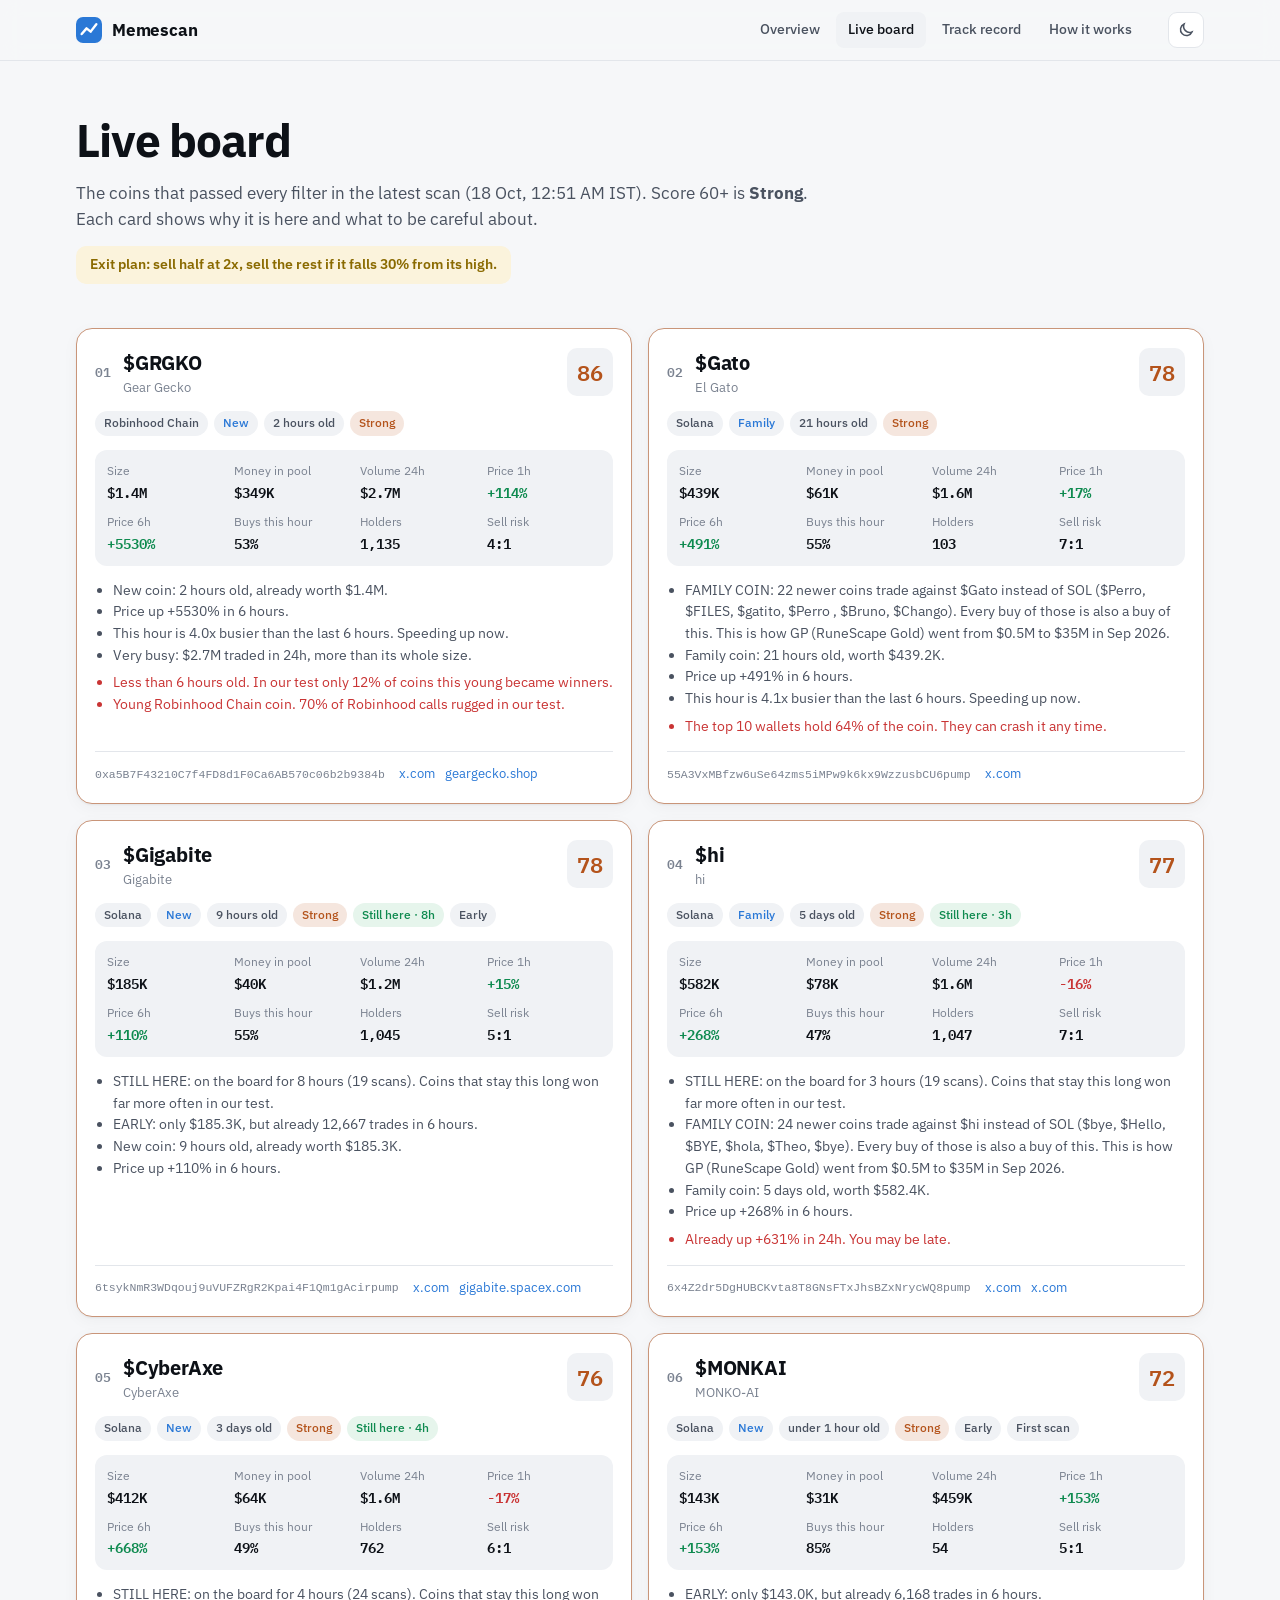
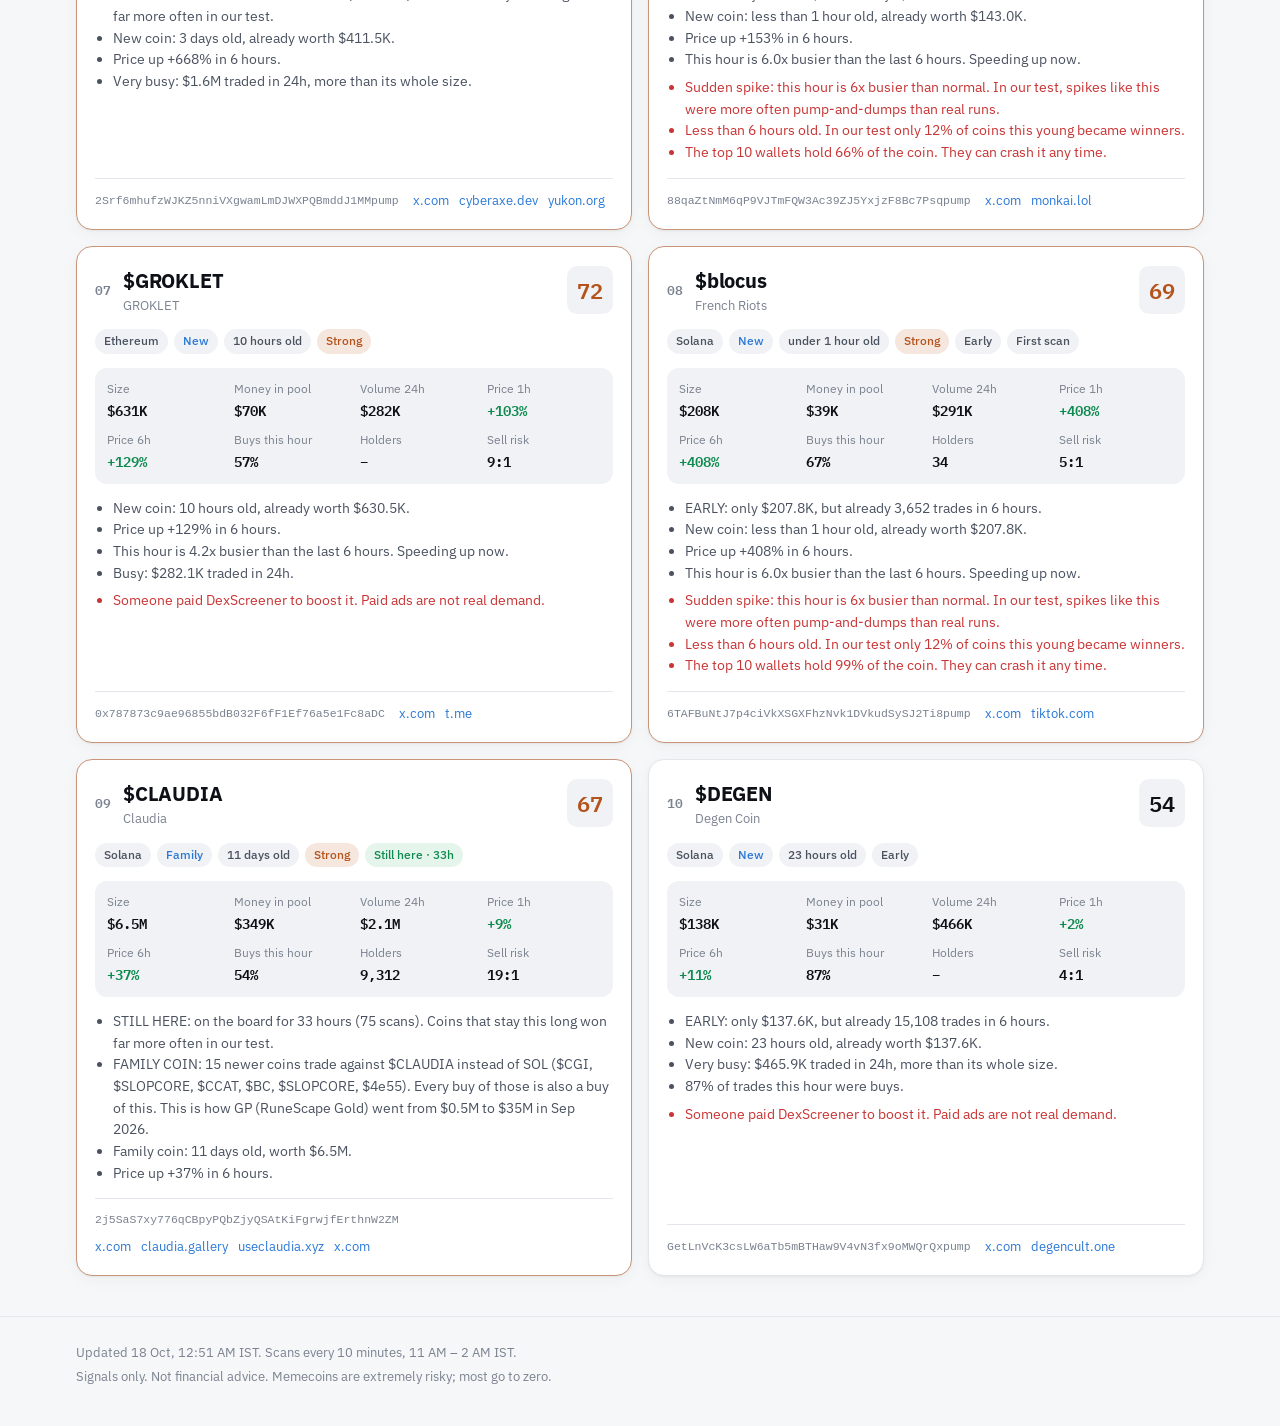
==== commit 89f06ce8: "Website update 2026-10-17 19:23 UTC" ====
--- a/board.html
+++ b/board.html
@@ -19,7 +19,7 @@
 <main class="wrap">
 <section class="pagehead">
   <h1>Live board</h1>
-  <p class="lede">The coins that passed every filter in the latest scan (11 Oct, 12:16 AM IST).
+  <p class="lede">The coins that passed every filter in the latest scan (18 Oct, 12:51 AM IST).
   Score 60+ is <b>Strong</b>. Each card shows why it is here and what to be careful about.</p>
   <p class="exit">Exit plan: sell half at 2x, sell the rest if it falls 30% from its high.</p>
 </section>
@@ -27,226 +27,226 @@
 <article class="card strong">
   <header>
     <span class="rank">01</span>
-    <div class="t"><h3><a href="https://dexscreener.com/robinhood/0x0ce22b6206cf4c9223e765629445f91b91f39b2cbfdd83871dc6720c498d43de" target="_blank" rel="noopener">$CLAUDIA</a></h3>
-    <small>Claudia RH</small></div>
-    <span class="score" title="Score out of 100">99</span>
+    <div class="t"><h3><a href="https://dexscreener.com/robinhood/0x03f1a0c8b364a8630c9bb22c1ae21564547aa55668473fe8642b723fd1fb9039" target="_blank" rel="noopener">$GRGKO</a></h3>
+    <small>Gear Gecko</small></div>
+    <span class="score" title="Score out of 100">86</span>
   </header>
   <div class="chips"><span class="chip">Robinhood Chain</span>
   <span class="chip lane">New</span>
-  <span class="chip">8 hours old</span>
+  <span class="chip">2 hours old</span>
+  <span class="chip hot">Strong</span></div>
+  <div class="facts">
+    <div class="fact"><span>Size</span><b class="">$1.4M</b></div><div class="fact"><span>Money in pool</span><b class="">$349K</b></div>
+    <div class="fact"><span>Volume 24h</span><b class="">$2.7M</b></div><div class="fact"><span>Price 1h</span><b class="up">+114%</b></div>
+    <div class="fact"><span>Price 6h</span><b class="up">+5530%</b></div><div class="fact"><span>Buys this hour</span><b class="">53%</b></div>
+    <div class="fact"><span>Holders</span><b class="">1,135</b></div><div class="fact"><span>Sell risk</span><b class="">4:1</b></div>
+  </div>
+  
+  <div class="why"><ul><li>New coin: 2 hours old, already worth $1.4M.</li><li>Price up +5530% in 6 hours.</li><li>This hour is 4.0x busier than the last 6 hours. Speeding up now.</li><li>Very busy: $2.7M traded in 24h, more than its whole size.</li></ul>
+  <ul class="warn"><li>Less than 6 hours old. In our test only 12% of coins this young became winners.</li><li>Young Robinhood Chain coin. 70% of Robinhood calls rugged in our test.</li></ul></div>
+  <footer><code title="Contract address">0xa5B7F43210C7f4FD8d1F0Ca6AB570c06b2b9384b</code><div class="links"><a href="https://x.com/GearGeckoRh" target="_blank" rel="noopener">x.com</a><a href="https://www.geargecko.shop/" target="_blank" rel="noopener">geargecko.shop</a></div></footer>
+</article>
+<article class="card strong">
+  <header>
+    <span class="rank">02</span>
+    <div class="t"><h3><a href="https://dexscreener.com/solana/h4wp14qgkt3yextgrqxdqf1c3epzvmxufggcuhxsrjn4" target="_blank" rel="noopener">$Gato</a></h3>
+    <small>El Gato</small></div>
+    <span class="score" title="Score out of 100">78</span>
+  </header>
+  <div class="chips"><span class="chip">Solana</span>
+  <span class="chip lane">Family</span>
+  <span class="chip">21 hours old</span>
+  <span class="chip hot">Strong</span></div>
+  <div class="facts">
+    <div class="fact"><span>Size</span><b class="">$439K</b></div><div class="fact"><span>Money in pool</span><b class="">$61K</b></div>
+    <div class="fact"><span>Volume 24h</span><b class="">$1.6M</b></div><div class="fact"><span>Price 1h</span><b class="up">+17%</b></div>
+    <div class="fact"><span>Price 6h</span><b class="up">+491%</b></div><div class="fact"><span>Buys this hour</span><b class="">55%</b></div>
+    <div class="fact"><span>Holders</span><b class="">103</b></div><div class="fact"><span>Sell risk</span><b class="">7:1</b></div>
+  </div>
+  
+  <div class="why"><ul><li>FAMILY COIN: 22 newer coins trade against $Gato instead of SOL ($Perro, $FILES, $gatito, $Perro , $Bruno, $Chango). Every buy of those is also a buy of this. This is how GP (RuneScape Gold) went from $0.5M to $35M in Sep 2026.</li><li>Family coin: 21 hours old, worth $439.2K.</li><li>Price up +491% in 6 hours.</li><li>This hour is 4.1x busier than the last 6 hours. Speeding up now.</li></ul>
+  <ul class="warn"><li>The top 10 wallets hold 64% of the coin. They can crash it any time.</li></ul></div>
+  <footer><code title="Contract address">55A3VxMBfzw6uSe64zms5iMPw9k6kx9WzzusbCU6pump</code><div class="links"><a href="https://x.com/gato_pf" target="_blank" rel="noopener">x.com</a></div></footer>
+</article>
+<article class="card strong">
+  <header>
+    <span class="rank">03</span>
+    <div class="t"><h3><a href="https://dexscreener.com/solana/fek1drg7wzn5jysutuj8otazqasxkzn3hxowl9xhtnjv" target="_blank" rel="noopener">$Gigabite</a></h3>
+    <small>Gigabite</small></div>
+    <span class="score" title="Score out of 100">78</span>
+  </header>
+  <div class="chips"><span class="chip">Solana</span>
+  <span class="chip lane">New</span>
+  <span class="chip">9 hours old</span>
+  <span class="chip hot">Strong</span><span class="chip good">Still here · 8h</span><span class="chip">Early</span></div>
+  <div class="facts">
+    <div class="fact"><span>Size</span><b class="">$185K</b></div><div class="fact"><span>Money in pool</span><b class="">$40K</b></div>
+    <div class="fact"><span>Volume 24h</span><b class="">$1.2M</b></div><div class="fact"><span>Price 1h</span><b class="up">+15%</b></div>
+    <div class="fact"><span>Price 6h</span><b class="up">+110%</b></div><div class="fact"><span>Buys this hour</span><b class="">55%</b></div>
+    <div class="fact"><span>Holders</span><b class="">1,045</b></div><div class="fact"><span>Sell risk</span><b class="">5:1</b></div>
+  </div>
+  
+  <div class="why"><ul><li>STILL HERE: on the board for 8 hours (19 scans). Coins that stay this long won far more often in our test.</li><li>EARLY: only $185.3K, but already 12,667 trades in 6 hours.</li><li>New coin: 9 hours old, already worth $185.3K.</li><li>Price up +110% in 6 hours.</li></ul>
+  </div>
+  <footer><code title="Contract address">6tsykNmR3WDqouj9uVUFZRgR2Kpai4F1Qm1gAcirpump</code><div class="links"><a href="https://x.com/i/communities/1979232913494311219" target="_blank" rel="noopener">x.com</a><a href="https://gigabite.spacex.com" target="_blank" rel="noopener">gigabite.spacex.com</a></div></footer>
+</article>
+<article class="card strong">
+  <header>
+    <span class="rank">04</span>
+    <div class="t"><h3><a href="https://dexscreener.com/solana/gln7dr7asp9grxajxivbk9rnwyn74ar2r3bugk8zxqn1" target="_blank" rel="noopener">$hi</a></h3>
+    <small>hi</small></div>
+    <span class="score" title="Score out of 100">77</span>
+  </header>
+  <div class="chips"><span class="chip">Solana</span>
+  <span class="chip lane">Family</span>
+  <span class="chip">5 days old</span>
   <span class="chip hot">Strong</span><span class="chip good">Still here · 3h</span></div>
   <div class="facts">
-    <div class="fact"><span>Size</span><b class="">$533K</b></div><div class="fact"><span>Money in pool</span><b class="">$206K</b></div>
-    <div class="fact"><span>Volume 24h</span><b class="">$2.2M</b></div><div class="fact"><span>Price 1h</span><b class="up">+46%</b></div>
-    <div class="fact"><span>Price 6h</span><b class="up">+1899%</b></div><div class="fact"><span>Buys this hour</span><b class="">39%</b></div>
-    <div class="fact"><span>Holders</span><b class="">1,029</b></div><div class="fact"><span>Sell risk</span><b class="">3:1</b></div>
-  </div>
-  <div class="story"><span class="vchip weak">Story: weak</span><p>I could not find a clear joke or event behind this coin. The website says Claudia is a place for &#x27;your agents, your socials, your world.&#x27; It does not say how it works, who built it, or what the coin is for. It looks like a new AI-themed coin on Robinhood Chain, a chain where most trading is memecoins.</p><p class="thesis"><b>Holders say:</b> I found no holder comments, so there is no clear reason to hold beyond a guess that an AI-agent theme might become popular.</p><ul class="flags"><li>The website names no team, founders or company</li><li>The site has no details on the product, supply or tokenomics</li><li>No independent posts, news or holder comments found</li><li>Could not check the X account or its view counts</li></ul></div>
-  <div class="why"><ul><li>STILL HERE: on the board for 3 hours (18 scans). Coins that stay this long won far more often in our test.</li><li>New coin: 8 hours old, already worth $532.7K.</li><li>Price up +1899% in 6 hours.</li><li>Very busy: $2.2M traded in 24h, more than its whole size.</li></ul>
+    <div class="fact"><span>Size</span><b class="">$582K</b></div><div class="fact"><span>Money in pool</span><b class="">$78K</b></div>
+    <div class="fact"><span>Volume 24h</span><b class="">$1.6M</b></div><div class="fact"><span>Price 1h</span><b class="down">-16%</b></div>
+    <div class="fact"><span>Price 6h</span><b class="up">+268%</b></div><div class="fact"><span>Buys this hour</span><b class="">47%</b></div>
+    <div class="fact"><span>Holders</span><b class="">1,047</b></div><div class="fact"><span>Sell risk</span><b class="">7:1</b></div>
+  </div>
+  
+  <div class="why"><ul><li>STILL HERE: on the board for 3 hours (19 scans). Coins that stay this long won far more often in our test.</li><li>FAMILY COIN: 24 newer coins trade against $hi instead of SOL ($bye, $Hello, $BYE, $hola, $Theo, $bye). Every buy of those is also a buy of this. This is how GP (RuneScape Gold) went from $0.5M to $35M in Sep 2026.</li><li>Family coin: 5 days old, worth $582.4K.</li><li>Price up +268% in 6 hours.</li></ul>
+  <ul class="warn"><li>Already up +631% in 24h. You may be late.</li></ul></div>
+  <footer><code title="Contract address">6x4Z2dr5DgHUBCKvta8T8GNsFTxJhsBZxNrycWQ8pump</code><div class="links"><a href="https://x.com/Bobonsol9/status/2109785653991088283" target="_blank" rel="noopener">x.com</a><a href="https://x.com/search?q=hi&amp;src=typed_query" target="_blank" rel="noopener">x.com</a></div></footer>
+</article>
+<article class="card strong">
+  <header>
+    <span class="rank">05</span>
+    <div class="t"><h3><a href="https://dexscreener.com/solana/aje7ewhjmbjvwib78dgws8izxb7bgx7nxlzvxx6xmhn6" target="_blank" rel="noopener">$CyberAxe</a></h3>
+    <small>CyberAxe</small></div>
+    <span class="score" title="Score out of 100">76</span>
+  </header>
+  <div class="chips"><span class="chip">Solana</span>
+  <span class="chip lane">New</span>
+  <span class="chip">3 days old</span>
+  <span class="chip hot">Strong</span><span class="chip good">Still here · 4h</span></div>
+  <div class="facts">
+    <div class="fact"><span>Size</span><b class="">$412K</b></div><div class="fact"><span>Money in pool</span><b class="">$64K</b></div>
+    <div class="fact"><span>Volume 24h</span><b class="">$1.6M</b></div><div class="fact"><span>Price 1h</span><b class="down">-17%</b></div>
+    <div class="fact"><span>Price 6h</span><b class="up">+668%</b></div><div class="fact"><span>Buys this hour</span><b class="">49%</b></div>
+    <div class="fact"><span>Holders</span><b class="">762</b></div><div class="fact"><span>Sell risk</span><b class="">6:1</b></div>
+  </div>
+  
+  <div class="why"><ul><li>STILL HERE: on the board for 4 hours (24 scans). Coins that stay this long won far more often in our test.</li><li>New coin: 3 days old, already worth $411.5K.</li><li>Price up +668% in 6 hours.</li><li>Very busy: $1.6M traded in 24h, more than its whole size.</li></ul>
+  </div>
+  <footer><code title="Contract address">2Srf6mhufzWJKZ5nniVXgwamLmDJWXPQBmddJ1MMpump</code><div class="links"><a href="https://x.com/cyberaxe" target="_blank" rel="noopener">x.com</a><a href="https://cyberaxe.dev/" target="_blank" rel="noopener">cyberaxe.dev</a><a href="https://www.yukon.org/solver/Jbenisek?challenge=hashsmash&amp;benchmark=71414160-42e9-4f5c-be0f-76c46d0572e2" target="_blank" rel="noopener">yukon.org</a></div></footer>
+</article>
+<article class="card strong">
+  <header>
+    <span class="rank">06</span>
+    <div class="t"><h3><a href="https://dexscreener.com/solana/cfs36q4ohbuuqsq2dvydkrfr4qauvavurbrkydpkr6ek" target="_blank" rel="noopener">$MONKAI</a></h3>
+    <small>MONKO-AI</small></div>
+    <span class="score" title="Score out of 100">72</span>
+  </header>
+  <div class="chips"><span class="chip">Solana</span>
+  <span class="chip lane">New</span>
+  <span class="chip">under 1 hour old</span>
+  <span class="chip hot">Strong</span><span class="chip">Early</span><span class="chip">First scan</span></div>
+  <div class="facts">
+    <div class="fact"><span>Size</span><b class="">$143K</b></div><div class="fact"><span>Money in pool</span><b class="">$31K</b></div>
+    <div class="fact"><span>Volume 24h</span><b class="">$459K</b></div><div class="fact"><span>Price 1h</span><b class="up">+153%</b></div>
+    <div class="fact"><span>Price 6h</span><b class="up">+153%</b></div><div class="fact"><span>Buys this hour</span><b class="">85%</b></div>
+    <div class="fact"><span>Holders</span><b class="">54</b></div><div class="fact"><span>Sell risk</span><b class="">5:1</b></div>
+  </div>
+  
+  <div class="why"><ul><li>EARLY: only $143.0K, but already 6,168 trades in 6 hours.</li><li>New coin: less than 1 hour old, already worth $143.0K.</li><li>Price up +153% in 6 hours.</li><li>This hour is 6.0x busier than the last 6 hours. Speeding up now.</li></ul>
+  <ul class="warn"><li>Sudden spike: this hour is 6x busier than normal. In our test, spikes like this were more often pump-and-dumps than real runs.</li><li>Less than 6 hours old. In our test only 12% of coins this young became winners.</li><li>The top 10 wallets hold 66% of the coin. They can crash it any time.</li></ul></div>
+  <footer><code title="Contract address">88qaZtNmM6qP9VJTmFQW3Ac39ZJ5YxjzF8Bc7Psqpump</code><div class="links"><a href="https://x.com/monko_ai_sol" target="_blank" rel="noopener">x.com</a><a href="https://monkai.lol" target="_blank" rel="noopener">monkai.lol</a></div></footer>
+</article>
+<article class="card strong">
+  <header>
+    <span class="rank">07</span>
+    <div class="t"><h3><a href="https://dexscreener.com/ethereum/0x93f3923cf4eb2dd4cfd3beef42fc6d3178412121" target="_blank" rel="noopener">$GROKLET</a></h3>
+    <small>GROKLET</small></div>
+    <span class="score" title="Score out of 100">72</span>
+  </header>
+  <div class="chips"><span class="chip">Ethereum</span>
+  <span class="chip lane">New</span>
+  <span class="chip">10 hours old</span>
+  <span class="chip hot">Strong</span></div>
+  <div class="facts">
+    <div class="fact"><span>Size</span><b class="">$631K</b></div><div class="fact"><span>Money in pool</span><b class="">$70K</b></div>
+    <div class="fact"><span>Volume 24h</span><b class="">$282K</b></div><div class="fact"><span>Price 1h</span><b class="up">+103%</b></div>
+    <div class="fact"><span>Price 6h</span><b class="up">+129%</b></div><div class="fact"><span>Buys this hour</span><b class="">57%</b></div>
+    <div class="fact"><span>Holders</span><b class="">–</b></div><div class="fact"><span>Sell risk</span><b class="">9:1</b></div>
+  </div>
+  
+  <div class="why"><ul><li>New coin: 10 hours old, already worth $630.5K.</li><li>Price up +129% in 6 hours.</li><li>This hour is 4.2x busier than the last 6 hours. Speeding up now.</li><li>Busy: $282.1K traded in 24h.</li></ul>
   <ul class="warn"><li>Someone paid DexScreener to boost it. Paid ads are not real demand.</li></ul></div>
-  <footer><code title="Contract address">0xA8B213a5cd199F6BF14a6a82071EdFc179f5d3Bd</code><div class="links"><a href="https://x.com/meetClaudiaxyz" target="_blank" rel="noopener">x.com</a><a href="https://meetclaudia.xyz" target="_blank" rel="noopener">meetclaudia.xyz</a></div></footer>
-</article>
-<article class="card strong">
-  <header>
-    <span class="rank">02</span>
-    <div class="t"><h3><a href="https://dexscreener.com/solana/dmeut8uv5jx8g7jb7tp9xyfburp5z7p6vplse2wbbrht" target="_blank" rel="noopener">$Altai</a></h3>
-    <small>Altai the Tiger</small></div>
-    <span class="score" title="Score out of 100">90</span>
+  <footer><code title="Contract address">0x787873c9ae96855bdB032F6fF1Ef76a5e1Fc8aDC</code><div class="links"><a href="https://x.com/GrokletMascot" target="_blank" rel="noopener">x.com</a><a href="https://t.me/GrokletMascot" target="_blank" rel="noopener">t.me</a></div></footer>
+</article>
+<article class="card strong">
+  <header>
+    <span class="rank">08</span>
+    <div class="t"><h3><a href="https://dexscreener.com/solana/fnsnwlgwx135jjnrhu2rzra4epbvsqzgykcpuzvbzesu" target="_blank" rel="noopener">$blocus</a></h3>
+    <small>French Riots</small></div>
+    <span class="score" title="Score out of 100">69</span>
+  </header>
+  <div class="chips"><span class="chip">Solana</span>
+  <span class="chip lane">New</span>
+  <span class="chip">under 1 hour old</span>
+  <span class="chip hot">Strong</span><span class="chip">Early</span><span class="chip">First scan</span></div>
+  <div class="facts">
+    <div class="fact"><span>Size</span><b class="">$208K</b></div><div class="fact"><span>Money in pool</span><b class="">$39K</b></div>
+    <div class="fact"><span>Volume 24h</span><b class="">$291K</b></div><div class="fact"><span>Price 1h</span><b class="up">+408%</b></div>
+    <div class="fact"><span>Price 6h</span><b class="up">+408%</b></div><div class="fact"><span>Buys this hour</span><b class="">67%</b></div>
+    <div class="fact"><span>Holders</span><b class="">34</b></div><div class="fact"><span>Sell risk</span><b class="">5:1</b></div>
+  </div>
+  
+  <div class="why"><ul><li>EARLY: only $207.8K, but already 3,652 trades in 6 hours.</li><li>New coin: less than 1 hour old, already worth $207.8K.</li><li>Price up +408% in 6 hours.</li><li>This hour is 6.0x busier than the last 6 hours. Speeding up now.</li></ul>
+  <ul class="warn"><li>Sudden spike: this hour is 6x busier than normal. In our test, spikes like this were more often pump-and-dumps than real runs.</li><li>Less than 6 hours old. In our test only 12% of coins this young became winners.</li><li>The top 10 wallets hold 99% of the coin. They can crash it any time.</li></ul></div>
+  <footer><code title="Contract address">6TAFBuNtJ7p4ciVkXSGXFhzNvk1DVkudSySJ2Ti8pump</code><div class="links"><a href="https://x.com/search?q=French%20Riots&amp;src=typed_query&amp;f=top" target="_blank" rel="noopener">x.com</a><a href="https://www.tiktok.com/@cnn/video/7693901503819533582?q=French%20Riots&amp;t=1792262385035" target="_blank" rel="noopener">tiktok.com</a></div></footer>
+</article>
+<article class="card strong">
+  <header>
+    <span class="rank">09</span>
+    <div class="t"><h3><a href="https://dexscreener.com/solana/fe7bpdycs74gqicuf14hwgumtopkv1d9mdyvx5btohfr" target="_blank" rel="noopener">$CLAUDIA</a></h3>
+    <small>Claudia</small></div>
+    <span class="score" title="Score out of 100">67</span>
   </header>
   <div class="chips"><span class="chip">Solana</span>
   <span class="chip lane">Family</span>
-  <span class="chip">5 hours old</span>
-  <span class="chip hot">Strong</span><span class="chip good">Still here · 4h</span></div>
-  <div class="facts">
-    <div class="fact"><span>Size</span><b class="">$1.1M</b></div><div class="fact"><span>Money in pool</span><b class="">$128K</b></div>
-    <div class="fact"><span>Volume 24h</span><b class="">$6.4M</b></div><div class="fact"><span>Price 1h</span><b class="down">-11%</b></div>
-    <div class="fact"><span>Price 6h</span><b class="up">+2437%</b></div><div class="fact"><span>Buys this hour</span><b class="">53%</b></div>
-    <div class="fact"><span>Holders</span><b class="">5,905</b></div><div class="fact"><span>Sell risk</span><b class="">9:1</b></div>
-  </div>
-  <div class="story"><span class="vchip weak">Story: weak</span><p>Altai is a real Amur tiger at Yorkshire Wildlife Park in the UK. He came from a zoo in Norway in early 2025 to breed with a tigress named Tschuna. The coin&#x27;s two listed links point to an X post and a Facebook group called &#x27;ywpphotosandnews&#x27;, which looks like a fan group for that park. I could not open the X post, so I do not know what event or joke started the coin. It may be a tiger news story or a fan post, but I could not confirm that.</p><p class="thesis"><b>Holders say:</b> I found no holder statements; the likely reason is a quick bet on a cute tiger story.</p><ul class="flags"><li>No independent mention of the coin anywhere I searched</li><li>The linked X post could not be opened, so its views and author are unknown</li><li>The Facebook link is a comment on a small fan group post, not an official project page</li><li>No evidence of a viral moment; Altai the tiger only appears in ordinary local news from 2025</li></ul></div>
-  <div class="why"><ul><li>STILL HERE: on the board for 4 hours (24 scans). Coins that stay this long won far more often in our test.</li><li>FAMILY COIN: 20 newer coins trade against $Altai instead of SOL ($JOEVER, $TSCHUNA, $Joe, $Boonya, $JOEVER, $JOE). Every buy of those is also a buy of this. This is how GP (RuneScape Gold) went from $0.5M to $35M in Sep 2026.</li><li>Family coin: 5 hours old, worth $1.1M.</li><li>Price up +2437% in 6 hours.</li></ul>
-  <ul class="warn"><li>Less than 6 hours old. In our test only 12% of coins this young became winners.</li></ul></div>
-  <footer><code title="Contract address">Gyk9Z93Ri2JUjqES9HTpc7pxCJTLD7vhBhEjBhyApump</code><div class="links"><a href="https://x.com/uncleibbra/status/2108920051885920688" target="_blank" rel="noopener">x.com</a><a href="https://www.facebook.com/groups/ywpphotosandnews/posts/2543749709426668/?comment_id=2543761329425506&amp;reply_comment_id=2543763212758651" target="_blank" rel="noopener">facebook.com</a></div></footer>
-</article>
-<article class="card strong">
-  <header>
-    <span class="rank">03</span>
-    <div class="t"><h3><a href="https://dexscreener.com/solana/7f7q1oktpuyg7oyyhxzauszcnmkhri18bxbvx7dhazpb" target="_blank" rel="noopener">$qOMPUTE</a></h3>
-    <small>qOMPUTE</small></div>
-    <span class="score" title="Score out of 100">83</span>
-  </header>
-  <div class="chips"><span class="chip">Solana</span>
-  <span class="chip lane">New</span>
-  <span class="chip">20 hours old</span>
-  <span class="chip hot">Strong</span><span class="chip good">Still here · 7h</span></div>
-  <div class="facts">
-    <div class="fact"><span>Size</span><b class="">$1.3M</b></div><div class="fact"><span>Money in pool</span><b class="">$111K</b></div>
-    <div class="fact"><span>Volume 24h</span><b class="">$6.7M</b></div><div class="fact"><span>Price 1h</span><b class="down">-5%</b></div>
-    <div class="fact"><span>Price 6h</span><b class="down">-43%</b></div><div class="fact"><span>Buys this hour</span><b class="">70%</b></div>
-    <div class="fact"><span>Holders</span><b class="">7,720</b></div><div class="fact"><span>Sell risk</span><b class="">12:1</b></div>
-  </div>
-  <div class="story"><span class="vchip weak">Story: weak</span><p>qOMPUTE says it is a &#x27;quantum-resistant launchpad&#x27; for launching coins, with the line &#x27;born on a qubit&#x27;. The joke seems to be a pun on the name &#x27;compute&#x27; and on the quantum-computing trend. I could not find any news story, tweet or famous person that started it. Its own website is only a title and one sentence, with no team, no docs and no product.</p><p class="thesis"><b>Holders say:</b> No holder reasons could be found; the only pitch is the team&#x27;s own &#x27;quantum launchpad&#x27; claim.</p><ul class="flags"><li>No outside coverage found anywhere</li><li>Website is a bare page with no team, product or proof</li><li>Claims to be a launchpad but shows no working tool</li><li>Only 17 hours old, so there is no track record</li></ul></div>
-  <div class="why"><ul><li>STILL HERE: on the board for 7 hours (20 scans). Coins that stay this long won far more often in our test.</li><li>New coin: 20 hours old, already worth $1.3M.</li><li>This hour is 2.5x busier than the last 6 hours. Speeding up now.</li><li>Very busy: $6.7M traded in 24h, more than its whole size.</li></ul>
+  <span class="chip">11 days old</span>
+  <span class="chip hot">Strong</span><span class="chip good">Still here · 33h</span></div>
+  <div class="facts">
+    <div class="fact"><span>Size</span><b class="">$6.5M</b></div><div class="fact"><span>Money in pool</span><b class="">$349K</b></div>
+    <div class="fact"><span>Volume 24h</span><b class="">$2.1M</b></div><div class="fact"><span>Price 1h</span><b class="up">+9%</b></div>
+    <div class="fact"><span>Price 6h</span><b class="up">+37%</b></div><div class="fact"><span>Buys this hour</span><b class="">54%</b></div>
+    <div class="fact"><span>Holders</span><b class="">9,312</b></div><div class="fact"><span>Sell risk</span><b class="">19:1</b></div>
+  </div>
+  
+  <div class="why"><ul><li>STILL HERE: on the board for 33 hours (75 scans). Coins that stay this long won far more often in our test.</li><li>FAMILY COIN: 15 newer coins trade against $CLAUDIA instead of SOL ($CGI, $SLOPCORE, $CCAT, $BC, $SLOPCORE, $4e55). Every buy of those is also a buy of this. This is how GP (RuneScape Gold) went from $0.5M to $35M in Sep 2026.</li><li>Family coin: 11 days old, worth $6.5M.</li><li>Price up +37% in 6 hours.</li></ul>
+  </div>
+  <footer><code title="Contract address">2j5SaS7xy776qCBpyPQbZjyQSAtKiFgrwjfErthnW2ZM</code><div class="links"><a href="https://x.com/SolClaudia_" target="_blank" rel="noopener">x.com</a><a href="https://claudia.gallery/" target="_blank" rel="noopener">claudia.gallery</a><a href="https://useclaudia.xyz/" target="_blank" rel="noopener">useclaudia.xyz</a><a href="https://x.com/claudia_onchain" target="_blank" rel="noopener">x.com</a></div></footer>
+</article>
+<article class="card">
+  <header>
+    <span class="rank">10</span>
+    <div class="t"><h3><a href="https://dexscreener.com/solana/fvwfaeanvt2vzcshusfrfnku3negblgaj8gky6tporne" target="_blank" rel="noopener">$DEGEN</a></h3>
+    <small>Degen Coin</small></div>
+    <span class="score" title="Score out of 100">54</span>
+  </header>
+  <div class="chips"><span class="chip">Solana</span>
+  <span class="chip lane">New</span>
+  <span class="chip">23 hours old</span>
+  <span class="chip">Early</span></div>
+  <div class="facts">
+    <div class="fact"><span>Size</span><b class="">$138K</b></div><div class="fact"><span>Money in pool</span><b class="">$31K</b></div>
+    <div class="fact"><span>Volume 24h</span><b class="">$466K</b></div><div class="fact"><span>Price 1h</span><b class="up">+2%</b></div>
+    <div class="fact"><span>Price 6h</span><b class="up">+11%</b></div><div class="fact"><span>Buys this hour</span><b class="">87%</b></div>
+    <div class="fact"><span>Holders</span><b class="">–</b></div><div class="fact"><span>Sell risk</span><b class="">4:1</b></div>
+  </div>
+  
+  <div class="why"><ul><li>EARLY: only $137.6K, but already 15,108 trades in 6 hours.</li><li>New coin: 23 hours old, already worth $137.6K.</li><li>Very busy: $465.9K traded in 24h, more than its whole size.</li><li>87% of trades this hour were buys.</li></ul>
   <ul class="warn"><li>Someone paid DexScreener to boost it. Paid ads are not real demand.</li></ul></div>
-  <footer><code title="Contract address">BQAeeSowpwEx8Km8GcporcbuLKq4a7EQceH3F2qZpump</code><div class="links"><a href="https://x.com/qOMPUTEx" target="_blank" rel="noopener">x.com</a><a href="https://qompute.online" target="_blank" rel="noopener">qompute.online</a></div></footer>
-</article>
-<article class="card strong">
-  <header>
-    <span class="rank">04</span>
-    <div class="t"><h3><a href="https://dexscreener.com/solana/ezlctztferrgta5qlsxa4ljfavg6wqdgoghmlqujpgzq" target="_blank" rel="noopener">$1DOG</a></h3>
-    <small>One Dog Company</small></div>
-    <span class="score" title="Score out of 100">78</span>
-  </header>
-  <div class="chips"><span class="chip">Solana</span>
-  <span class="chip lane">New</span>
-  <span class="chip">under 1 hour old</span>
-  <span class="chip hot">Strong</span><span class="chip">Early</span></div>
-  <div class="facts">
-    <div class="fact"><span>Size</span><b class="">$223K</b></div><div class="fact"><span>Money in pool</span><b class="">$41K</b></div>
-    <div class="fact"><span>Volume 24h</span><b class="">$451K</b></div><div class="fact"><span>Price 1h</span><b class="up">+389%</b></div>
-    <div class="fact"><span>Price 6h</span><b class="up">+389%</b></div><div class="fact"><span>Buys this hour</span><b class="">67%</b></div>
-    <div class="fact"><span>Holders</span><b class="">924</b></div><div class="fact"><span>Sell risk</span><b class="">5:1</b></div>
-  </div>
-  
-  <div class="why"><ul><li>EARLY: only $222.5K, but already 14,275 trades in 6 hours.</li><li>New coin: less than 1 hour old, already worth $222.5K.</li><li>Price up +389% in 6 hours.</li><li>This hour is 6.0x busier than the last 6 hours. Speeding up now.</li></ul>
-  <ul class="warn"><li>Sudden spike: this hour is 6x busier than normal. In our test, spikes like this were more often pump-and-dumps than real runs.</li><li>Less than 6 hours old. In our test only 12% of coins this young became winners.</li></ul></div>
-  <footer><code title="Contract address">GnLb3Rvt81YAQazRw1A7vu9LTwedLEFXBhhXMTxupump</code><div class="links"><a href="https://x.com/1dogcompany" target="_blank" rel="noopener">x.com</a><a href="http://onedog.fun/" target="_blank" rel="noopener">onedog.fun</a></div></footer>
-</article>
-<article class="card strong">
-  <header>
-    <span class="rank">05</span>
-    <div class="t"><h3><a href="https://dexscreener.com/solana/atsm9kdpaxb7qp8ki5zxxuuwsdsvnsyunmeafateyest" target="_blank" rel="noopener">$$PGOAT</a></h3>
-    <small>Ponzi GOAT</small></div>
-    <span class="score" title="Score out of 100">75</span>
-  </header>
-  <div class="chips"><span class="chip">Solana</span>
-  <span class="chip lane">New</span>
-  <span class="chip">under 1 hour old</span>
-  <span class="chip hot">Strong</span><span class="chip">Early</span></div>
-  <div class="facts">
-    <div class="fact"><span>Size</span><b class="">$197K</b></div><div class="fact"><span>Money in pool</span><b class="">$39K</b></div>
-    <div class="fact"><span>Volume 24h</span><b class="">$690K</b></div><div class="fact"><span>Price 1h</span><b class="up">+300%</b></div>
-    <div class="fact"><span>Price 6h</span><b class="up">+300%</b></div><div class="fact"><span>Buys this hour</span><b class="">85%</b></div>
-    <div class="fact"><span>Holders</span><b class="">673</b></div><div class="fact"><span>Sell risk</span><b class="">5:1</b></div>
-  </div>
-  
-  <div class="why"><ul><li>EARLY: only $197.2K, but already 10,877 trades in 6 hours.</li><li>New coin: less than 1 hour old, already worth $197.2K.</li><li>Price up +300% in 6 hours.</li><li>This hour is 6.0x busier than the last 6 hours. Speeding up now.</li></ul>
-  <ul class="warn"><li>Sudden spike: this hour is 6x busier than normal. In our test, spikes like this were more often pump-and-dumps than real runs.</li><li>Less than 6 hours old. In our test only 12% of coins this young became winners.</li></ul></div>
-  <footer><code title="Contract address">3e9CNFHjof1G5Te3NwBMBFZHdkoM8Gtef7qBEAdVpump</code><div class="links"><a href="https://x.com/blknoiz06/status/2108977096584462564" target="_blank" rel="noopener">x.com</a></div></footer>
-</article>
-<article class="card strong">
-  <header>
-    <span class="rank">06</span>
-    <div class="t"><h3><a href="https://dexscreener.com/solana/6qyydc6jgeknfp1fwhiexmyq3jq3sidsyoubjwuto3rm" target="_blank" rel="noopener">$HeeHaw</a></h3>
-    <small>Justice for HeeHaw</small></div>
-    <span class="score" title="Score out of 100">67</span>
-  </header>
-  <div class="chips"><span class="chip">Solana</span>
-  <span class="chip lane">Family</span>
-  <span class="chip">41 days old</span>
-  <span class="chip hot">Strong</span><span class="chip good">Still here · 31h</span></div>
-  <div class="facts">
-    <div class="fact"><span>Size</span><b class="">$740K</b></div><div class="fact"><span>Money in pool</span><b class="">$134K</b></div>
-    <div class="fact"><span>Volume 24h</span><b class="">$1.4M</b></div><div class="fact"><span>Price 1h</span><b class="down">-14%</b></div>
-    <div class="fact"><span>Price 6h</span><b class="down">-34%</b></div><div class="fact"><span>Buys this hour</span><b class="">55%</b></div>
-    <div class="fact"><span>Holders</span><b class="">7,933</b></div><div class="fact"><span>Sell risk</span><b class="">6:1</b></div>
-  </div>
-  <div class="story"><span class="vchip weak">Story: weak</span><p>HeeHaw was a bottle-raised donkey on a farm in Polk County, Georgia. On August 30, 2026, police shot and killed him while they searched for a missing 12-year-old girl, who was found safe soon after. The farm owner, Hannah Israel, says officers entered the pasture without asking and shot the donkey. A Cedartown officer is on leave, and the state Department of Agriculture is investigating. The coin is a &#x27;justice&#x27; meme made from this news story, and it is not a fundraiser for the family.</p><p class="thesis"><b>Holders say:</b> Holders buy it as a &#x27;justice for the donkey&#x27; news-driven meme that could keep growing while the story and the investigation stay in the news.</p><ul class="flags"><li>Not an official fundraiser; Bitrue says it is not a verified donation tool for the family</li><li>No product, use or plan, so the price depends only on attention</li><li>I could not check who holds the coin or how much the team holds</li><li>Market data differs between sites ($3.8M cap on one, $1.1M now), so the coin may have fallen a lot from its peak</li></ul></div>
-  <div class="why"><ul><li>STILL HERE: on the board for 31 hours (33 scans). Coins that stay this long won far more often in our test.</li><li>FAMILY COIN: 12 newer coins trade against $HeeHaw instead of SOL ($TRENTON, $Heehaw, $Hannah, $Heehaw, $HANNAH , $TRENTON). Every buy of those is also a buy of this. This is how GP (RuneScape Gold) went from $0.5M to $35M in Sep 2026.</li><li>Family coin: 41 days old, worth $740.0K.</li><li>This hour is 2.3x busier than the last 6 hours. Speeding up now.</li></ul>
-  <ul class="warn"><li>Holders are LEAVING. More people sold out completely than came in.</li></ul></div>
-  <footer><code title="Contract address">EEpng77ZPn9FbgbT4xsRjwuxNCcMBYq3HTwEscyTpump</code><div class="links"><a href="https://x.com/justice4heehaw" target="_blank" rel="noopener">x.com</a><a href="https://justiceforheehaw.com" target="_blank" rel="noopener">justiceforheehaw.com</a></div></footer>
-</article>
-<article class="card strong">
-  <header>
-    <span class="rank">07</span>
-    <div class="t"><h3><a href="https://dexscreener.com/robinhood/0x0b2cd528f3d28c34464037837c05ea3b092826da" target="_blank" rel="noopener">$MLM</a></h3>
-    <small>Meme Language Model</small></div>
-    <span class="score" title="Score out of 100">67</span>
-  </header>
-  <div class="chips"><span class="chip">Robinhood Chain</span>
-  <span class="chip lane">New</span>
-  <span class="chip">1 hours old</span>
-  <span class="chip hot">Strong</span></div>
-  <div class="facts">
-    <div class="fact"><span>Size</span><b class="">$253K</b></div><div class="fact"><span>Money in pool</span><b class="">$91K</b></div>
-    <div class="fact"><span>Volume 24h</span><b class="">$530K</b></div><div class="fact"><span>Price 1h</span><b class="up">+93%</b></div>
-    <div class="fact"><span>Price 6h</span><b class="up">+2427%</b></div><div class="fact"><span>Buys this hour</span><b class="">57%</b></div>
-    <div class="fact"><span>Holders</span><b class="">532</b></div><div class="fact"><span>Sell risk</span><b class="">3:1</b></div>
-  </div>
-  
-  <div class="why"><ul><li>New coin: 1 hour old, already worth $253.3K.</li><li>Price up +2427% in 6 hours.</li><li>This hour is 5.1x busier than the last 6 hours. Speeding up now.</li><li>Very busy: $529.7K traded in 24h, more than its whole size.</li></ul>
-  <ul class="warn"><li>Sudden spike: this hour is 5x busier than normal. In our test, spikes like this were more often pump-and-dumps than real runs.</li><li>Less than 6 hours old. In our test only 12% of coins this young became winners.</li><li>Young Robinhood Chain coin. 70% of Robinhood calls rugged in our test.</li></ul></div>
-  <footer><code title="Contract address">0xCa6fe103393Cd5CD208F85F9175c14EFC36ad8AF</code><div class="links"><a href="https://x.com/MLMInHood" target="_blank" rel="noopener">x.com</a></div></footer>
-</article>
-<article class="card">
-  <header>
-    <span class="rank">08</span>
-    <div class="t"><h3><a href="https://dexscreener.com/solana/81rejadqjpfg3rbacfq1fwvuxnw54m1faeazqrrix49u" target="_blank" rel="noopener">$Altai</a></h3>
-    <small>Altai the Tiger</small></div>
-    <span class="score" title="Score out of 100">60</span>
-  </header>
-  <div class="chips"><span class="chip">Solana</span>
-  <span class="chip lane">New</span>
-  <span class="chip">2 hours old</span>
-  <span class="chip">Early</span></div>
-  <div class="facts">
-    <div class="fact"><span>Size</span><b class="">$135K</b></div><div class="fact"><span>Money in pool</span><b class="">$138K</b></div>
-    <div class="fact"><span>Volume 24h</span><b class="">$19.6M</b></div><div class="fact"><span>Price 1h</span><b class="up">+65%</b></div>
-    <div class="fact"><span>Price 6h</span><b class="up">+1185%</b></div><div class="fact"><span>Buys this hour</span><b class="">63%</b></div>
-    <div class="fact"><span>Holders</span><b class="">2,028</b></div><div class="fact"><span>Sell risk</span><b class="">1:1</b></div>
-  </div>
-  
-  <div class="why"><ul><li>EARLY: only $134.8K, but already 31,724 trades in 6 hours.</li><li>New coin: 2 hours old, already worth $134.8K.</li><li>Price up +1185% in 6 hours.</li><li>This hour is 3.2x busier than the last 6 hours. Speeding up now.</li></ul>
-  <ul class="warn"><li>No Twitter or Telegram. A story with no community usually dies.</li><li>Less than 6 hours old. In our test only 12% of coins this young became winners.</li><li>The top 10 wallets hold 76% of the coin. They can crash it any time.</li></ul></div>
-  <footer><code title="Contract address">89myXKt8Bb7uYLqoh7xiyLQm1Cd5mnwt8wMzSextzVwu</code><div class="links"></div></footer>
-</article>
-<article class="card">
-  <header>
-    <span class="rank">09</span>
-    <div class="t"><h3><a href="https://dexscreener.com/solana/dvkcuvtrpqk4nt1udjjm42m5tdmsgmaekvaq8pazjzbq" target="_blank" rel="noopener">$Pepper</a></h3>
-    <small>Pepper The Raccoon</small></div>
-    <span class="score" title="Score out of 100">58</span>
-  </header>
-  <div class="chips"><span class="chip">Solana</span>
-  <span class="chip lane">New</span>
-  <span class="chip">6 hours old</span>
-  <span class="chip good">Still here · 5h</span><span class="chip">Early</span><span class="chip">First scan</span></div>
-  <div class="facts">
-    <div class="fact"><span>Size</span><b class="">$103K</b></div><div class="fact"><span>Money in pool</span><b class="">$30K</b></div>
-    <div class="fact"><span>Volume 24h</span><b class="">$1.7M</b></div><div class="fact"><span>Price 1h</span><b class="down">-17%</b></div>
-    <div class="fact"><span>Price 6h</span><b class="down">-9%</b></div><div class="fact"><span>Buys this hour</span><b class="">56%</b></div>
-    <div class="fact"><span>Holders</span><b class="">1,786</b></div><div class="fact"><span>Sell risk</span><b class="">3:1</b></div>
-  </div>
-  <div class="story"><span class="vchip weak">Story: weak</span><p>Pepper is a pet raccoon owned by a Montreal man named Louka Berman. He went viral online with his unusual pet. Around October 7-8, 2026, Quebec environment officers came to his home with a search warrant because he had no permit for a raccoon. They did not find Pepper, and the owner says he is hiding the raccoon because he fears it would be put down. The coin is a joke token built on this news story.</p><p class="thesis"><b>Holders say:</b> People likely buy because the raccoon is a real, viral news story and they hope the fame will spread like Peanut the Squirrel&#x27;s coin did.</p><ul class="flags"><li>Coin is only 1 hour old and made on pump.fun, so early buyers and the team can sell fast</li><li>I could not check who holds the coin or how much the team holds</li><li>News is about a live legal case; if Pepper is seized or put down, the hype could end quickly</li><li>No independent posts about the coin found, only the team&#x27;s own links</li></ul></div>
-  <div class="why"><ul><li>STILL HERE: on the board for 5 hours (12 scans). Coins that stay this long won far more often in our test.</li><li>EARLY: only $103.0K, but already 27,163 trades in 6 hours.</li><li>New coin: 6 hours old, already worth $103.0K.</li><li>Very busy: $1.7M traded in 24h, more than its whole size.</li></ul>
-  <ul class="warn"><li>Holders are LEAVING. More people sold out completely than came in.</li></ul></div>
-  <footer><code title="Contract address">HXHZT27p7C9t62QyDgPoEHiRFsLoqUTYnJAmZ16tpump</code><div class="links"><a href="https://x.com/i/communities/2017205785269342460" target="_blank" rel="noopener">x.com</a><a href="https://montrealgazette.com/news/a-montreal-man-and-his-unconventional-pet-went-viral-now-pepper-the-raccoon-is-hiding-from-the-law/" target="_blank" rel="noopener">montrealgazette.com</a></div></footer>
-</article>
-<article class="card">
-  <header>
-    <span class="rank">10</span>
-    <div class="t"><h3><a href="https://dexscreener.com/solana/6cvifw4gmsaj722nptsqgwtypusbqxilqbxkyg4g96ds" target="_blank" rel="noopener">$1DOG</a></h3>
-    <small>One Dog Company</small></div>
-    <span class="score" title="Score out of 100">53</span>
-  </header>
-  <div class="chips"><span class="chip">Solana</span>
-  <span class="chip lane">New</span>
-  <span class="chip">under 1 hour old</span>
-  <span class="chip">Early</span><span class="chip">First scan</span></div>
-  <div class="facts">
-    <div class="fact"><span>Size</span><b class="">$171K</b></div><div class="fact"><span>Money in pool</span><b class="">$77K</b></div>
-    <div class="fact"><span>Volume 24h</span><b class="">$1.1M</b></div><div class="fact"><span>Price 1h</span><b class="up">+1896%</b></div>
-    <div class="fact"><span>Price 6h</span><b class="up">+1896%</b></div><div class="fact"><span>Buys this hour</span><b class="">71%</b></div>
-    <div class="fact"><span>Holders</span><b class="">1,211</b></div><div class="fact"><span>Sell risk</span><b class="">2:1</b></div>
-  </div>
-  
-  <div class="why"><ul><li>EARLY: only $170.8K, but already 4,727 trades in 6 hours.</li><li>New coin: less than 1 hour old, already worth $170.8K.</li><li>Price up +1896% in 6 hours.</li><li>This hour is 6.0x busier than the last 6 hours. Speeding up now.</li></ul>
-  <ul class="warn"><li>No Twitter or Telegram. A story with no community usually dies.</li><li>Sudden spike: this hour is 6x busier than normal. In our test, spikes like this were more often pump-and-dumps than real runs.</li><li>Less than 6 hours old. In our test only 12% of coins this young became winners.</li></ul></div>
-  <footer><code title="Contract address">5ewBadjJUf3dRhU7EQFHY4gg7jUFPppGSYs3NFYQAKeT</code><div class="links"></div></footer>
+  <footer><code title="Contract address">GetLnVcK3csLW6aTb5mBTHaw9V4vN3fx9oMWQrQxpump</code><div class="links"><a href="https://x.com/WeRDegens" target="_blank" rel="noopener">x.com</a><a href="https://degencult.one/" target="_blank" rel="noopener">degencult.one</a></div></footer>
 </article></div>
 </main>
 <footer class="foot"><div class="wrap">
-  <p>Updated 11 Oct, 12:16 AM IST. Scans every 10 minutes, 11 AM – 2 AM IST.</p>
+  <p>Updated 18 Oct, 12:51 AM IST. Scans every 10 minutes, 11 AM – 2 AM IST.</p>
   <p>Signals only. Not financial advice. Memecoins are extremely risky; most go to zero.</p>
 </div></footer>
 <script>
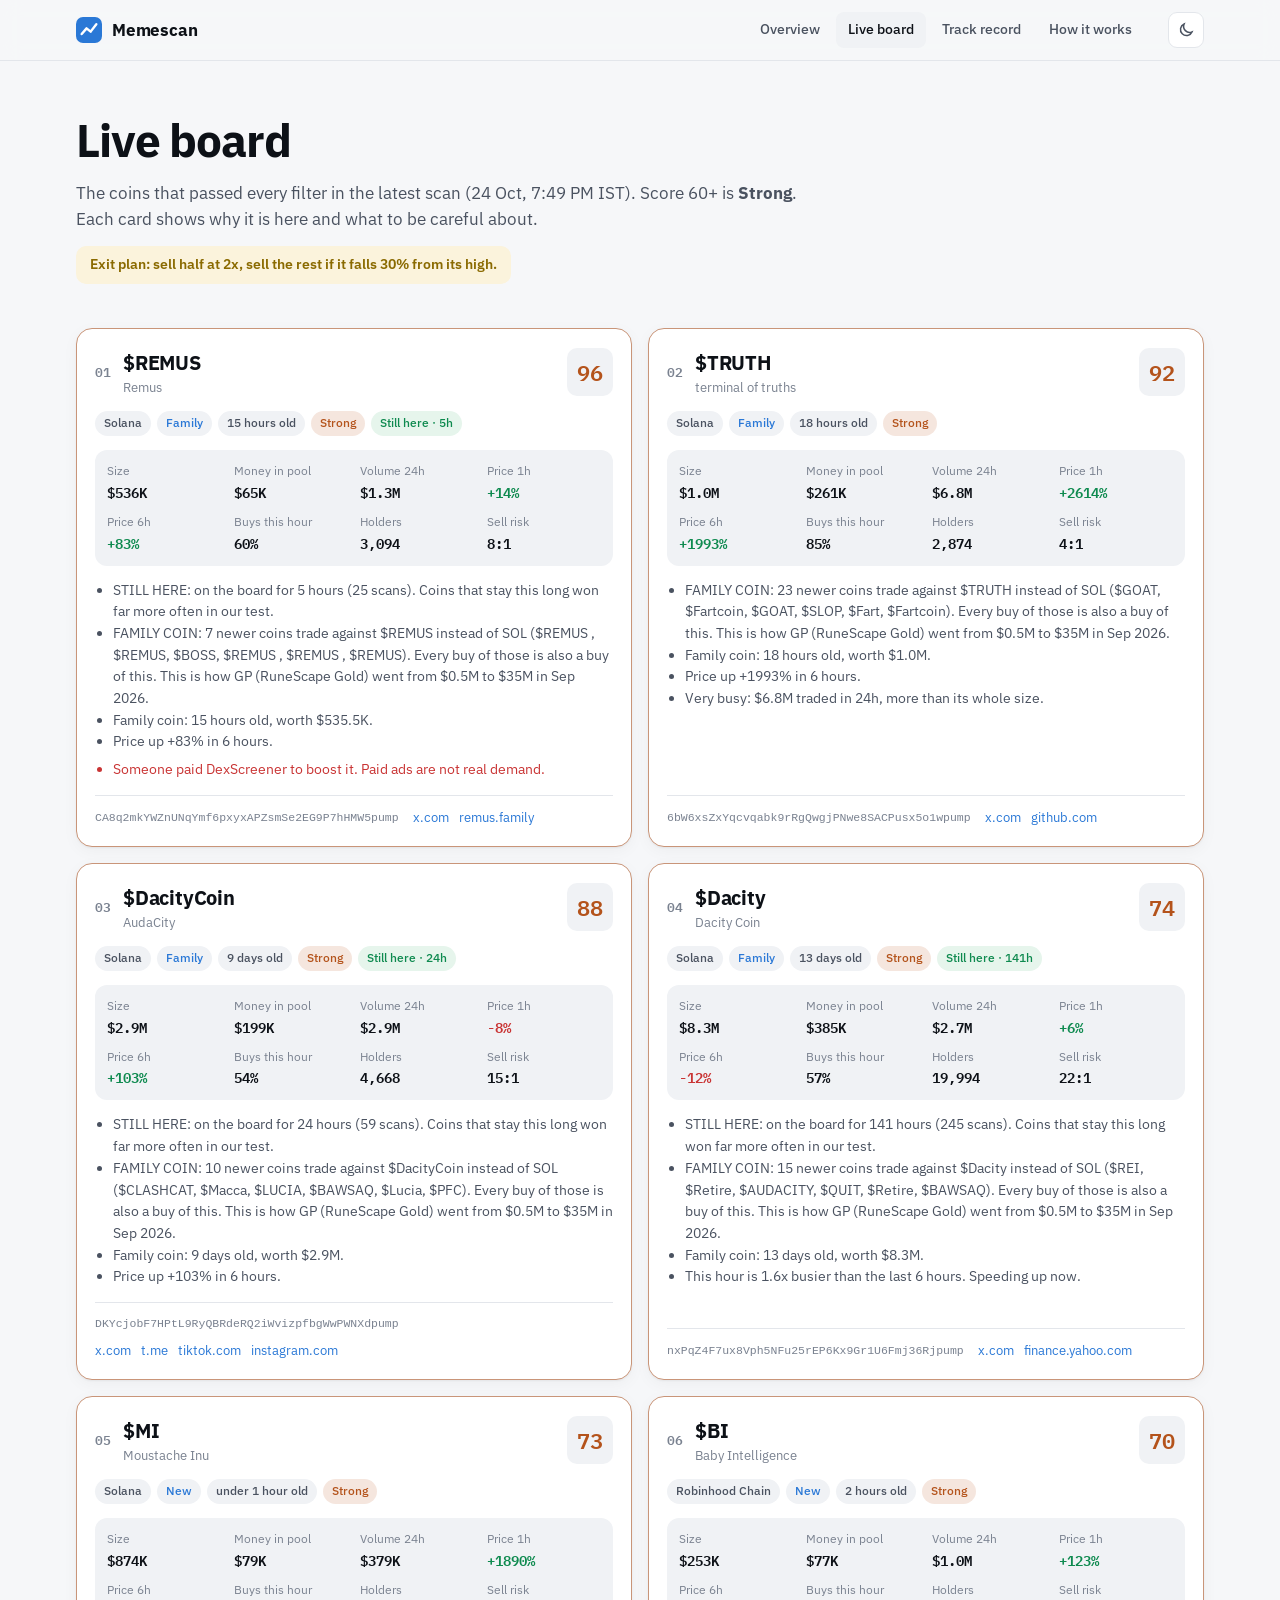
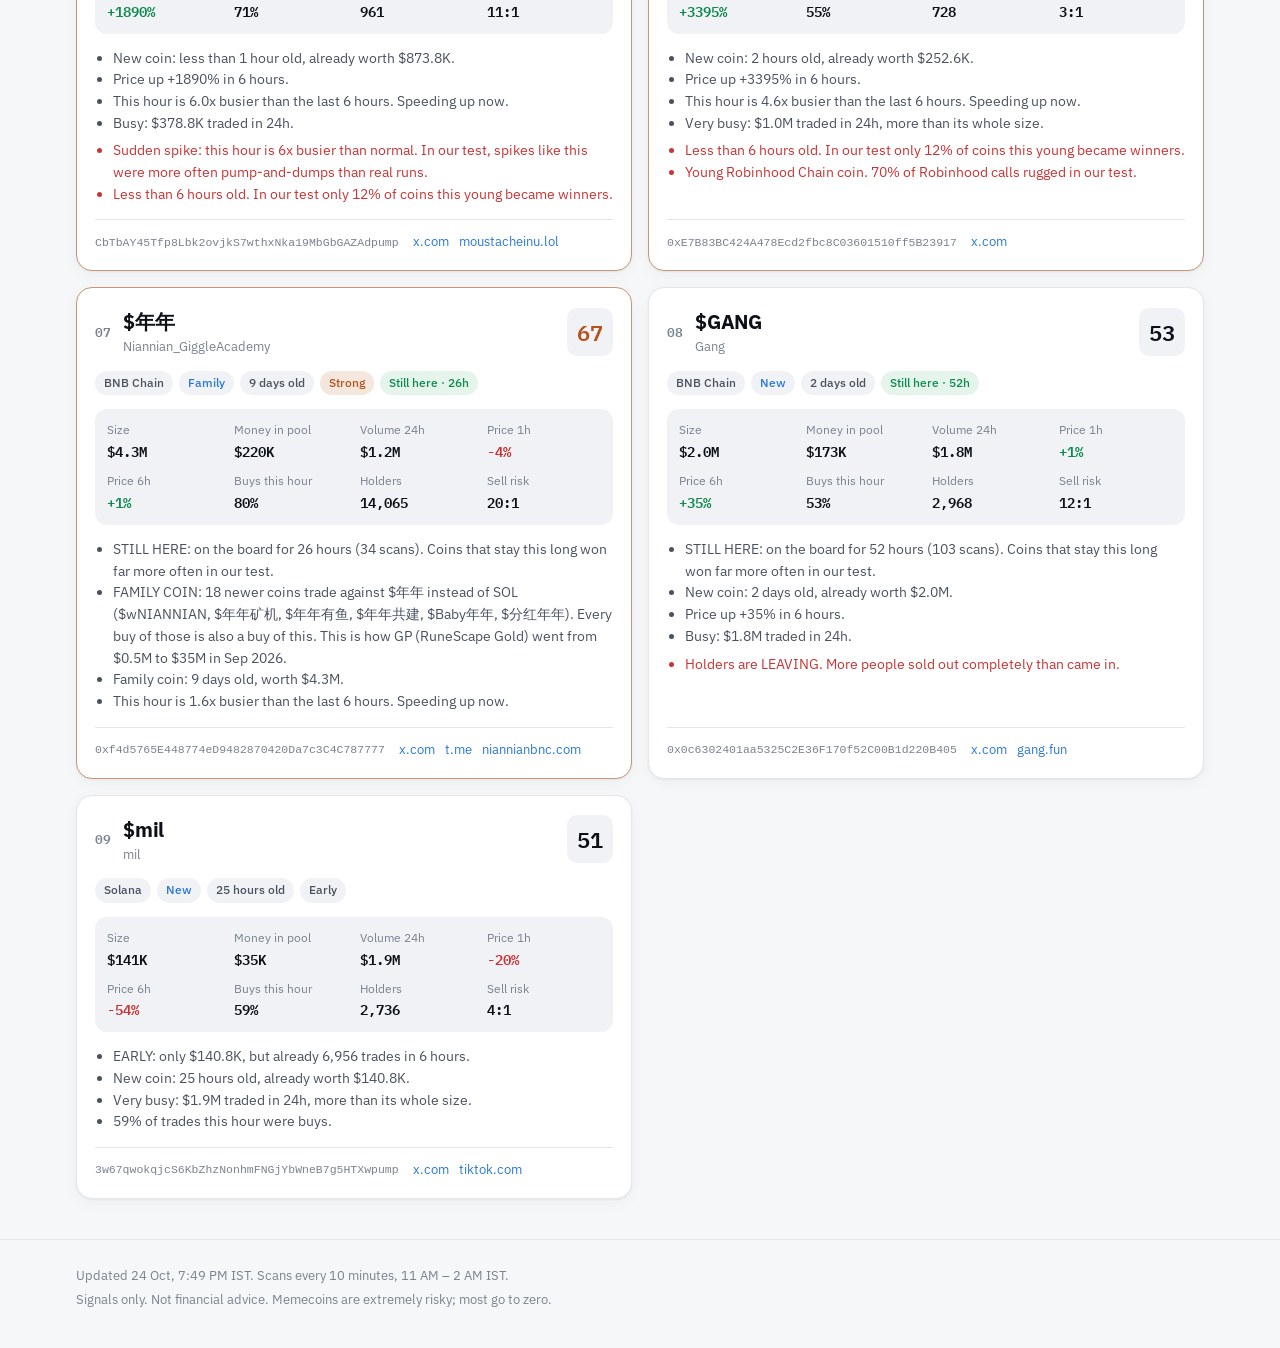
==== commit f4acea06: "Website update 2026-10-24 14:20 UTC" ====
--- a/board.html
+++ b/board.html
@@ -19,7 +19,7 @@
 <main class="wrap">
 <section class="pagehead">
   <h1>Live board</h1>
-  <p class="lede">The coins that passed every filter in the latest scan (18 Oct, 12:51 AM IST).
+  <p class="lede">The coins that passed every filter in the latest scan (24 Oct, 7:49 PM IST).
   Score 60+ is <b>Strong</b>. Each card shows why it is here and what to be careful about.</p>
   <p class="exit">Exit plan: sell half at 2x, sell the rest if it falls 30% from its high.</p>
 </section>
@@ -27,226 +27,204 @@
 <article class="card strong">
   <header>
     <span class="rank">01</span>
-    <div class="t"><h3><a href="https://dexscreener.com/robinhood/0x03f1a0c8b364a8630c9bb22c1ae21564547aa55668473fe8642b723fd1fb9039" target="_blank" rel="noopener">$GRGKO</a></h3>
-    <small>Gear Gecko</small></div>
-    <span class="score" title="Score out of 100">86</span>
+    <div class="t"><h3><a href="https://dexscreener.com/solana/6jdispswbwcsn8xba4lnbzmzrikxksbxcto8j3elr4cg" target="_blank" rel="noopener">$REMUS</a></h3>
+    <small>Remus</small></div>
+    <span class="score" title="Score out of 100">96</span>
+  </header>
+  <div class="chips"><span class="chip">Solana</span>
+  <span class="chip lane">Family</span>
+  <span class="chip">15 hours old</span>
+  <span class="chip hot">Strong</span><span class="chip good">Still here · 5h</span></div>
+  <div class="facts">
+    <div class="fact"><span>Size</span><b class="">$536K</b></div><div class="fact"><span>Money in pool</span><b class="">$65K</b></div>
+    <div class="fact"><span>Volume 24h</span><b class="">$1.3M</b></div><div class="fact"><span>Price 1h</span><b class="up">+14%</b></div>
+    <div class="fact"><span>Price 6h</span><b class="up">+83%</b></div><div class="fact"><span>Buys this hour</span><b class="">60%</b></div>
+    <div class="fact"><span>Holders</span><b class="">3,094</b></div><div class="fact"><span>Sell risk</span><b class="">8:1</b></div>
+  </div>
+  
+  <div class="why"><ul><li>STILL HERE: on the board for 5 hours (25 scans). Coins that stay this long won far more often in our test.</li><li>FAMILY COIN: 7 newer coins trade against $REMUS instead of SOL ($REMUS , $REMUS, $BOSS, $REMUS , $REMUS , $REMUS). Every buy of those is also a buy of this. This is how GP (RuneScape Gold) went from $0.5M to $35M in Sep 2026.</li><li>Family coin: 15 hours old, worth $535.5K.</li><li>Price up +83% in 6 hours.</li></ul>
+  <ul class="warn"><li>Someone paid DexScreener to boost it. Paid ads are not real demand.</li></ul></div>
+  <footer><code title="Contract address">CA8q2mkYWZnUNqYmf6pxyxAPZsmSe2EG9P7hHMW5pump</code><div class="links"><a href="https://x.com/remusfamily" target="_blank" rel="noopener">x.com</a><a href="https://remus.family" target="_blank" rel="noopener">remus.family</a></div></footer>
+</article>
+<article class="card strong">
+  <header>
+    <span class="rank">02</span>
+    <div class="t"><h3><a href="https://dexscreener.com/solana/gukdevsyojj5yfhuykuepjwttazylbmwshq2fyacmkym" target="_blank" rel="noopener">$TRUTH</a></h3>
+    <small>terminal of truths</small></div>
+    <span class="score" title="Score out of 100">92</span>
+  </header>
+  <div class="chips"><span class="chip">Solana</span>
+  <span class="chip lane">Family</span>
+  <span class="chip">18 hours old</span>
+  <span class="chip hot">Strong</span></div>
+  <div class="facts">
+    <div class="fact"><span>Size</span><b class="">$1.0M</b></div><div class="fact"><span>Money in pool</span><b class="">$261K</b></div>
+    <div class="fact"><span>Volume 24h</span><b class="">$6.8M</b></div><div class="fact"><span>Price 1h</span><b class="up">+2614%</b></div>
+    <div class="fact"><span>Price 6h</span><b class="up">+1993%</b></div><div class="fact"><span>Buys this hour</span><b class="">85%</b></div>
+    <div class="fact"><span>Holders</span><b class="">2,874</b></div><div class="fact"><span>Sell risk</span><b class="">4:1</b></div>
+  </div>
+  
+  <div class="why"><ul><li>FAMILY COIN: 23 newer coins trade against $TRUTH instead of SOL ($GOAT, $Fartcoin, $GOAT, $SLOP, $Fart, $Fartcoin). Every buy of those is also a buy of this. This is how GP (RuneScape Gold) went from $0.5M to $35M in Sep 2026.</li><li>Family coin: 18 hours old, worth $1.0M.</li><li>Price up +1993% in 6 hours.</li><li>Very busy: $6.8M traded in 24h, more than its whole size.</li></ul>
+  </div>
+  <footer><code title="Contract address">6bW6xsZxYqcvqabk9rRgQwgjPNwe8SACPusx5o1wpump</code><div class="links"><a href="https://x.com/truth_terminal?s=11" target="_blank" rel="noopener">x.com</a><a href="https://github.com/virtuous-cycles/world-interface" target="_blank" rel="noopener">github.com</a></div></footer>
+</article>
+<article class="card strong">
+  <header>
+    <span class="rank">03</span>
+    <div class="t"><h3><a href="https://dexscreener.com/solana/7te1wxcfeqjklghxfvxscngztqunoz9fxbn7kkjrkner" target="_blank" rel="noopener">$DacityCoin</a></h3>
+    <small>AudaCity</small></div>
+    <span class="score" title="Score out of 100">88</span>
+  </header>
+  <div class="chips"><span class="chip">Solana</span>
+  <span class="chip lane">Family</span>
+  <span class="chip">9 days old</span>
+  <span class="chip hot">Strong</span><span class="chip good">Still here · 24h</span></div>
+  <div class="facts">
+    <div class="fact"><span>Size</span><b class="">$2.9M</b></div><div class="fact"><span>Money in pool</span><b class="">$199K</b></div>
+    <div class="fact"><span>Volume 24h</span><b class="">$2.9M</b></div><div class="fact"><span>Price 1h</span><b class="down">-8%</b></div>
+    <div class="fact"><span>Price 6h</span><b class="up">+103%</b></div><div class="fact"><span>Buys this hour</span><b class="">54%</b></div>
+    <div class="fact"><span>Holders</span><b class="">4,668</b></div><div class="fact"><span>Sell risk</span><b class="">15:1</b></div>
+  </div>
+  
+  <div class="why"><ul><li>STILL HERE: on the board for 24 hours (59 scans). Coins that stay this long won far more often in our test.</li><li>FAMILY COIN: 10 newer coins trade against $DacityCoin instead of SOL ($CLASHCAT, $Macca, $LUCIA, $BAWSAQ, $Lucia, $PFC). Every buy of those is also a buy of this. This is how GP (RuneScape Gold) went from $0.5M to $35M in Sep 2026.</li><li>Family coin: 9 days old, worth $2.9M.</li><li>Price up +103% in 6 hours.</li></ul>
+  </div>
+  <footer><code title="Contract address">DKYcjobF7HPtL9RyQBRdeRQ2iWvizpfbgWwPWNXdpump</code><div class="links"><a href="https://x.com/dacitycoin_gta" target="_blank" rel="noopener">x.com</a><a href="https://t.me/DacityCoin_GTA" target="_blank" rel="noopener">t.me</a><a href="https://www.tiktok.com/@rockstargames" target="_blank" rel="noopener">tiktok.com</a><a href="https://www.instagram.com/gtacommunity" target="_blank" rel="noopener">instagram.com</a></div></footer>
+</article>
+<article class="card strong">
+  <header>
+    <span class="rank">04</span>
+    <div class="t"><h3><a href="https://dexscreener.com/solana/g2uurbmvdzdfp4qyobjrskbxsi7d6v4bpp9thps36y4b" target="_blank" rel="noopener">$Dacity</a></h3>
+    <small>Dacity Coin</small></div>
+    <span class="score" title="Score out of 100">74</span>
+  </header>
+  <div class="chips"><span class="chip">Solana</span>
+  <span class="chip lane">Family</span>
+  <span class="chip">13 days old</span>
+  <span class="chip hot">Strong</span><span class="chip good">Still here · 141h</span></div>
+  <div class="facts">
+    <div class="fact"><span>Size</span><b class="">$8.3M</b></div><div class="fact"><span>Money in pool</span><b class="">$385K</b></div>
+    <div class="fact"><span>Volume 24h</span><b class="">$2.7M</b></div><div class="fact"><span>Price 1h</span><b class="up">+6%</b></div>
+    <div class="fact"><span>Price 6h</span><b class="down">-12%</b></div><div class="fact"><span>Buys this hour</span><b class="">57%</b></div>
+    <div class="fact"><span>Holders</span><b class="">19,994</b></div><div class="fact"><span>Sell risk</span><b class="">22:1</b></div>
+  </div>
+  
+  <div class="why"><ul><li>STILL HERE: on the board for 141 hours (245 scans). Coins that stay this long won far more often in our test.</li><li>FAMILY COIN: 15 newer coins trade against $Dacity instead of SOL ($REI, $Retire, $AUDACITY, $QUIT, $Retire, $BAWSAQ). Every buy of those is also a buy of this. This is how GP (RuneScape Gold) went from $0.5M to $35M in Sep 2026.</li><li>Family coin: 13 days old, worth $8.3M.</li><li>This hour is 1.6x busier than the last 6 hours. Speeding up now.</li></ul>
+  </div>
+  <footer><code title="Contract address">nxPqZ4F7ux8Vph5NFu25rEP6Kx9Gr1U6Fmj36Rjpump</code><div class="links"><a href="https://x.com/dacitygta" target="_blank" rel="noopener">x.com</a><a href="https://finance.yahoo.com/markets/crypto/articles/gta-6-trailer-features-dacity-131604628.html" target="_blank" rel="noopener">finance.yahoo.com</a></div></footer>
+</article>
+<article class="card strong">
+  <header>
+    <span class="rank">05</span>
+    <div class="t"><h3><a href="https://dexscreener.com/solana/2jw1ouzwssq14hrgowxeadeqmygccayvm4knprz3p9dj" target="_blank" rel="noopener">$MI</a></h3>
+    <small>Moustache Inu</small></div>
+    <span class="score" title="Score out of 100">73</span>
+  </header>
+  <div class="chips"><span class="chip">Solana</span>
+  <span class="chip lane">New</span>
+  <span class="chip">under 1 hour old</span>
+  <span class="chip hot">Strong</span></div>
+  <div class="facts">
+    <div class="fact"><span>Size</span><b class="">$874K</b></div><div class="fact"><span>Money in pool</span><b class="">$79K</b></div>
+    <div class="fact"><span>Volume 24h</span><b class="">$379K</b></div><div class="fact"><span>Price 1h</span><b class="up">+1890%</b></div>
+    <div class="fact"><span>Price 6h</span><b class="up">+1890%</b></div><div class="fact"><span>Buys this hour</span><b class="">71%</b></div>
+    <div class="fact"><span>Holders</span><b class="">961</b></div><div class="fact"><span>Sell risk</span><b class="">11:1</b></div>
+  </div>
+  
+  <div class="why"><ul><li>New coin: less than 1 hour old, already worth $873.8K.</li><li>Price up +1890% in 6 hours.</li><li>This hour is 6.0x busier than the last 6 hours. Speeding up now.</li><li>Busy: $378.8K traded in 24h.</li></ul>
+  <ul class="warn"><li>Sudden spike: this hour is 6x busier than normal. In our test, spikes like this were more often pump-and-dumps than real runs.</li><li>Less than 6 hours old. In our test only 12% of coins this young became winners.</li></ul></div>
+  <footer><code title="Contract address">CbTbAY45Tfp8Lbk2ovjkS7wthxNka19MbGbGAZAdpump</code><div class="links"><a href="https://x.com/MoustacheInu" target="_blank" rel="noopener">x.com</a><a href="https://moustacheinu.lol/" target="_blank" rel="noopener">moustacheinu.lol</a></div></footer>
+</article>
+<article class="card strong">
+  <header>
+    <span class="rank">06</span>
+    <div class="t"><h3><a href="https://dexscreener.com/robinhood/0x0945ddf2429c603ab7457401ce1107975d269d815fff7ff91f725cec35b7f3e1" target="_blank" rel="noopener">$BI</a></h3>
+    <small>Baby Intelligence</small></div>
+    <span class="score" title="Score out of 100">70</span>
   </header>
   <div class="chips"><span class="chip">Robinhood Chain</span>
   <span class="chip lane">New</span>
   <span class="chip">2 hours old</span>
   <span class="chip hot">Strong</span></div>
   <div class="facts">
-    <div class="fact"><span>Size</span><b class="">$1.4M</b></div><div class="fact"><span>Money in pool</span><b class="">$349K</b></div>
-    <div class="fact"><span>Volume 24h</span><b class="">$2.7M</b></div><div class="fact"><span>Price 1h</span><b class="up">+114%</b></div>
-    <div class="fact"><span>Price 6h</span><b class="up">+5530%</b></div><div class="fact"><span>Buys this hour</span><b class="">53%</b></div>
-    <div class="fact"><span>Holders</span><b class="">1,135</b></div><div class="fact"><span>Sell risk</span><b class="">4:1</b></div>
-  </div>
-  
-  <div class="why"><ul><li>New coin: 2 hours old, already worth $1.4M.</li><li>Price up +5530% in 6 hours.</li><li>This hour is 4.0x busier than the last 6 hours. Speeding up now.</li><li>Very busy: $2.7M traded in 24h, more than its whole size.</li></ul>
+    <div class="fact"><span>Size</span><b class="">$253K</b></div><div class="fact"><span>Money in pool</span><b class="">$77K</b></div>
+    <div class="fact"><span>Volume 24h</span><b class="">$1.0M</b></div><div class="fact"><span>Price 1h</span><b class="up">+123%</b></div>
+    <div class="fact"><span>Price 6h</span><b class="up">+3395%</b></div><div class="fact"><span>Buys this hour</span><b class="">55%</b></div>
+    <div class="fact"><span>Holders</span><b class="">728</b></div><div class="fact"><span>Sell risk</span><b class="">3:1</b></div>
+  </div>
+  
+  <div class="why"><ul><li>New coin: 2 hours old, already worth $252.6K.</li><li>Price up +3395% in 6 hours.</li><li>This hour is 4.6x busier than the last 6 hours. Speeding up now.</li><li>Very busy: $1.0M traded in 24h, more than its whole size.</li></ul>
   <ul class="warn"><li>Less than 6 hours old. In our test only 12% of coins this young became winners.</li><li>Young Robinhood Chain coin. 70% of Robinhood calls rugged in our test.</li></ul></div>
-  <footer><code title="Contract address">0xa5B7F43210C7f4FD8d1F0Ca6AB570c06b2b9384b</code><div class="links"><a href="https://x.com/GearGeckoRh" target="_blank" rel="noopener">x.com</a><a href="https://www.geargecko.shop/" target="_blank" rel="noopener">geargecko.shop</a></div></footer>
-</article>
-<article class="card strong">
-  <header>
-    <span class="rank">02</span>
-    <div class="t"><h3><a href="https://dexscreener.com/solana/h4wp14qgkt3yextgrqxdqf1c3epzvmxufggcuhxsrjn4" target="_blank" rel="noopener">$Gato</a></h3>
-    <small>El Gato</small></div>
-    <span class="score" title="Score out of 100">78</span>
-  </header>
-  <div class="chips"><span class="chip">Solana</span>
-  <span class="chip lane">Family</span>
-  <span class="chip">21 hours old</span>
-  <span class="chip hot">Strong</span></div>
-  <div class="facts">
-    <div class="fact"><span>Size</span><b class="">$439K</b></div><div class="fact"><span>Money in pool</span><b class="">$61K</b></div>
-    <div class="fact"><span>Volume 24h</span><b class="">$1.6M</b></div><div class="fact"><span>Price 1h</span><b class="up">+17%</b></div>
-    <div class="fact"><span>Price 6h</span><b class="up">+491%</b></div><div class="fact"><span>Buys this hour</span><b class="">55%</b></div>
-    <div class="fact"><span>Holders</span><b class="">103</b></div><div class="fact"><span>Sell risk</span><b class="">7:1</b></div>
-  </div>
-  
-  <div class="why"><ul><li>FAMILY COIN: 22 newer coins trade against $Gato instead of SOL ($Perro, $FILES, $gatito, $Perro , $Bruno, $Chango). Every buy of those is also a buy of this. This is how GP (RuneScape Gold) went from $0.5M to $35M in Sep 2026.</li><li>Family coin: 21 hours old, worth $439.2K.</li><li>Price up +491% in 6 hours.</li><li>This hour is 4.1x busier than the last 6 hours. Speeding up now.</li></ul>
-  <ul class="warn"><li>The top 10 wallets hold 64% of the coin. They can crash it any time.</li></ul></div>
-  <footer><code title="Contract address">55A3VxMBfzw6uSe64zms5iMPw9k6kx9WzzusbCU6pump</code><div class="links"><a href="https://x.com/gato_pf" target="_blank" rel="noopener">x.com</a></div></footer>
-</article>
-<article class="card strong">
-  <header>
-    <span class="rank">03</span>
-    <div class="t"><h3><a href="https://dexscreener.com/solana/fek1drg7wzn5jysutuj8otazqasxkzn3hxowl9xhtnjv" target="_blank" rel="noopener">$Gigabite</a></h3>
-    <small>Gigabite</small></div>
-    <span class="score" title="Score out of 100">78</span>
-  </header>
-  <div class="chips"><span class="chip">Solana</span>
-  <span class="chip lane">New</span>
-  <span class="chip">9 hours old</span>
-  <span class="chip hot">Strong</span><span class="chip good">Still here · 8h</span><span class="chip">Early</span></div>
-  <div class="facts">
-    <div class="fact"><span>Size</span><b class="">$185K</b></div><div class="fact"><span>Money in pool</span><b class="">$40K</b></div>
-    <div class="fact"><span>Volume 24h</span><b class="">$1.2M</b></div><div class="fact"><span>Price 1h</span><b class="up">+15%</b></div>
-    <div class="fact"><span>Price 6h</span><b class="up">+110%</b></div><div class="fact"><span>Buys this hour</span><b class="">55%</b></div>
-    <div class="fact"><span>Holders</span><b class="">1,045</b></div><div class="fact"><span>Sell risk</span><b class="">5:1</b></div>
-  </div>
-  
-  <div class="why"><ul><li>STILL HERE: on the board for 8 hours (19 scans). Coins that stay this long won far more often in our test.</li><li>EARLY: only $185.3K, but already 12,667 trades in 6 hours.</li><li>New coin: 9 hours old, already worth $185.3K.</li><li>Price up +110% in 6 hours.</li></ul>
-  </div>
-  <footer><code title="Contract address">6tsykNmR3WDqouj9uVUFZRgR2Kpai4F1Qm1gAcirpump</code><div class="links"><a href="https://x.com/i/communities/1979232913494311219" target="_blank" rel="noopener">x.com</a><a href="https://gigabite.spacex.com" target="_blank" rel="noopener">gigabite.spacex.com</a></div></footer>
-</article>
-<article class="card strong">
-  <header>
-    <span class="rank">04</span>
-    <div class="t"><h3><a href="https://dexscreener.com/solana/gln7dr7asp9grxajxivbk9rnwyn74ar2r3bugk8zxqn1" target="_blank" rel="noopener">$hi</a></h3>
-    <small>hi</small></div>
-    <span class="score" title="Score out of 100">77</span>
-  </header>
-  <div class="chips"><span class="chip">Solana</span>
-  <span class="chip lane">Family</span>
-  <span class="chip">5 days old</span>
-  <span class="chip hot">Strong</span><span class="chip good">Still here · 3h</span></div>
-  <div class="facts">
-    <div class="fact"><span>Size</span><b class="">$582K</b></div><div class="fact"><span>Money in pool</span><b class="">$78K</b></div>
-    <div class="fact"><span>Volume 24h</span><b class="">$1.6M</b></div><div class="fact"><span>Price 1h</span><b class="down">-16%</b></div>
-    <div class="fact"><span>Price 6h</span><b class="up">+268%</b></div><div class="fact"><span>Buys this hour</span><b class="">47%</b></div>
-    <div class="fact"><span>Holders</span><b class="">1,047</b></div><div class="fact"><span>Sell risk</span><b class="">7:1</b></div>
-  </div>
-  
-  <div class="why"><ul><li>STILL HERE: on the board for 3 hours (19 scans). Coins that stay this long won far more often in our test.</li><li>FAMILY COIN: 24 newer coins trade against $hi instead of SOL ($bye, $Hello, $BYE, $hola, $Theo, $bye). Every buy of those is also a buy of this. This is how GP (RuneScape Gold) went from $0.5M to $35M in Sep 2026.</li><li>Family coin: 5 days old, worth $582.4K.</li><li>Price up +268% in 6 hours.</li></ul>
-  <ul class="warn"><li>Already up +631% in 24h. You may be late.</li></ul></div>
-  <footer><code title="Contract address">6x4Z2dr5DgHUBCKvta8T8GNsFTxJhsBZxNrycWQ8pump</code><div class="links"><a href="https://x.com/Bobonsol9/status/2109785653991088283" target="_blank" rel="noopener">x.com</a><a href="https://x.com/search?q=hi&amp;src=typed_query" target="_blank" rel="noopener">x.com</a></div></footer>
-</article>
-<article class="card strong">
-  <header>
-    <span class="rank">05</span>
-    <div class="t"><h3><a href="https://dexscreener.com/solana/aje7ewhjmbjvwib78dgws8izxb7bgx7nxlzvxx6xmhn6" target="_blank" rel="noopener">$CyberAxe</a></h3>
-    <small>CyberAxe</small></div>
-    <span class="score" title="Score out of 100">76</span>
-  </header>
-  <div class="chips"><span class="chip">Solana</span>
-  <span class="chip lane">New</span>
-  <span class="chip">3 days old</span>
-  <span class="chip hot">Strong</span><span class="chip good">Still here · 4h</span></div>
-  <div class="facts">
-    <div class="fact"><span>Size</span><b class="">$412K</b></div><div class="fact"><span>Money in pool</span><b class="">$64K</b></div>
-    <div class="fact"><span>Volume 24h</span><b class="">$1.6M</b></div><div class="fact"><span>Price 1h</span><b class="down">-17%</b></div>
-    <div class="fact"><span>Price 6h</span><b class="up">+668%</b></div><div class="fact"><span>Buys this hour</span><b class="">49%</b></div>
-    <div class="fact"><span>Holders</span><b class="">762</b></div><div class="fact"><span>Sell risk</span><b class="">6:1</b></div>
-  </div>
-  
-  <div class="why"><ul><li>STILL HERE: on the board for 4 hours (24 scans). Coins that stay this long won far more often in our test.</li><li>New coin: 3 days old, already worth $411.5K.</li><li>Price up +668% in 6 hours.</li><li>Very busy: $1.6M traded in 24h, more than its whole size.</li></ul>
-  </div>
-  <footer><code title="Contract address">2Srf6mhufzWJKZ5nniVXgwamLmDJWXPQBmddJ1MMpump</code><div class="links"><a href="https://x.com/cyberaxe" target="_blank" rel="noopener">x.com</a><a href="https://cyberaxe.dev/" target="_blank" rel="noopener">cyberaxe.dev</a><a href="https://www.yukon.org/solver/Jbenisek?challenge=hashsmash&amp;benchmark=71414160-42e9-4f5c-be0f-76c46d0572e2" target="_blank" rel="noopener">yukon.org</a></div></footer>
-</article>
-<article class="card strong">
-  <header>
-    <span class="rank">06</span>
-    <div class="t"><h3><a href="https://dexscreener.com/solana/cfs36q4ohbuuqsq2dvydkrfr4qauvavurbrkydpkr6ek" target="_blank" rel="noopener">$MONKAI</a></h3>
-    <small>MONKO-AI</small></div>
-    <span class="score" title="Score out of 100">72</span>
-  </header>
-  <div class="chips"><span class="chip">Solana</span>
-  <span class="chip lane">New</span>
-  <span class="chip">under 1 hour old</span>
-  <span class="chip hot">Strong</span><span class="chip">Early</span><span class="chip">First scan</span></div>
-  <div class="facts">
-    <div class="fact"><span>Size</span><b class="">$143K</b></div><div class="fact"><span>Money in pool</span><b class="">$31K</b></div>
-    <div class="fact"><span>Volume 24h</span><b class="">$459K</b></div><div class="fact"><span>Price 1h</span><b class="up">+153%</b></div>
-    <div class="fact"><span>Price 6h</span><b class="up">+153%</b></div><div class="fact"><span>Buys this hour</span><b class="">85%</b></div>
-    <div class="fact"><span>Holders</span><b class="">54</b></div><div class="fact"><span>Sell risk</span><b class="">5:1</b></div>
-  </div>
-  
-  <div class="why"><ul><li>EARLY: only $143.0K, but already 6,168 trades in 6 hours.</li><li>New coin: less than 1 hour old, already worth $143.0K.</li><li>Price up +153% in 6 hours.</li><li>This hour is 6.0x busier than the last 6 hours. Speeding up now.</li></ul>
-  <ul class="warn"><li>Sudden spike: this hour is 6x busier than normal. In our test, spikes like this were more often pump-and-dumps than real runs.</li><li>Less than 6 hours old. In our test only 12% of coins this young became winners.</li><li>The top 10 wallets hold 66% of the coin. They can crash it any time.</li></ul></div>
-  <footer><code title="Contract address">88qaZtNmM6qP9VJTmFQW3Ac39ZJ5YxjzF8Bc7Psqpump</code><div class="links"><a href="https://x.com/monko_ai_sol" target="_blank" rel="noopener">x.com</a><a href="https://monkai.lol" target="_blank" rel="noopener">monkai.lol</a></div></footer>
+  <footer><code title="Contract address">0xE7B83BC424A478Ecd2fbc8C03601510ff5B23917</code><div class="links"><a href="https://x.com/prtygal777/status/2111846924005327220" target="_blank" rel="noopener">x.com</a></div></footer>
 </article>
 <article class="card strong">
   <header>
     <span class="rank">07</span>
-    <div class="t"><h3><a href="https://dexscreener.com/ethereum/0x93f3923cf4eb2dd4cfd3beef42fc6d3178412121" target="_blank" rel="noopener">$GROKLET</a></h3>
-    <small>GROKLET</small></div>
-    <span class="score" title="Score out of 100">72</span>
-  </header>
-  <div class="chips"><span class="chip">Ethereum</span>
-  <span class="chip lane">New</span>
-  <span class="chip">10 hours old</span>
-  <span class="chip hot">Strong</span></div>
-  <div class="facts">
-    <div class="fact"><span>Size</span><b class="">$631K</b></div><div class="fact"><span>Money in pool</span><b class="">$70K</b></div>
-    <div class="fact"><span>Volume 24h</span><b class="">$282K</b></div><div class="fact"><span>Price 1h</span><b class="up">+103%</b></div>
-    <div class="fact"><span>Price 6h</span><b class="up">+129%</b></div><div class="fact"><span>Buys this hour</span><b class="">57%</b></div>
-    <div class="fact"><span>Holders</span><b class="">–</b></div><div class="fact"><span>Sell risk</span><b class="">9:1</b></div>
-  </div>
-  
-  <div class="why"><ul><li>New coin: 10 hours old, already worth $630.5K.</li><li>Price up +129% in 6 hours.</li><li>This hour is 4.2x busier than the last 6 hours. Speeding up now.</li><li>Busy: $282.1K traded in 24h.</li></ul>
-  <ul class="warn"><li>Someone paid DexScreener to boost it. Paid ads are not real demand.</li></ul></div>
-  <footer><code title="Contract address">0x787873c9ae96855bdB032F6fF1Ef76a5e1Fc8aDC</code><div class="links"><a href="https://x.com/GrokletMascot" target="_blank" rel="noopener">x.com</a><a href="https://t.me/GrokletMascot" target="_blank" rel="noopener">t.me</a></div></footer>
-</article>
-<article class="card strong">
+    <div class="t"><h3><a href="https://dexscreener.com/bsc/0x3568b85ca64dce06dc08d1d65042aa737276eb41" target="_blank" rel="noopener">$年年</a></h3>
+    <small>Niannian_GiggleAcademy</small></div>
+    <span class="score" title="Score out of 100">67</span>
+  </header>
+  <div class="chips"><span class="chip">BNB Chain</span>
+  <span class="chip lane">Family</span>
+  <span class="chip">9 days old</span>
+  <span class="chip hot">Strong</span><span class="chip good">Still here · 26h</span></div>
+  <div class="facts">
+    <div class="fact"><span>Size</span><b class="">$4.3M</b></div><div class="fact"><span>Money in pool</span><b class="">$220K</b></div>
+    <div class="fact"><span>Volume 24h</span><b class="">$1.2M</b></div><div class="fact"><span>Price 1h</span><b class="down">-4%</b></div>
+    <div class="fact"><span>Price 6h</span><b class="up">+1%</b></div><div class="fact"><span>Buys this hour</span><b class="">80%</b></div>
+    <div class="fact"><span>Holders</span><b class="">14,065</b></div><div class="fact"><span>Sell risk</span><b class="">20:1</b></div>
+  </div>
+  
+  <div class="why"><ul><li>STILL HERE: on the board for 26 hours (34 scans). Coins that stay this long won far more often in our test.</li><li>FAMILY COIN: 18 newer coins trade against $年年 instead of SOL ($wNIANNIAN, $年年矿机, $年年有鱼, $年年共建, $Baby年年, $分红年年). Every buy of those is also a buy of this. This is how GP (RuneScape Gold) went from $0.5M to $35M in Sep 2026.</li><li>Family coin: 9 days old, worth $4.3M.</li><li>This hour is 1.6x busier than the last 6 hours. Speeding up now.</li></ul>
+  </div>
+  <footer><code title="Contract address">0xf4d5765E448774eD9482870420Da7c3C4C787777</code><div class="links"><a href="https://x.com/nianniangiggle" target="_blank" rel="noopener">x.com</a><a href="https://t.me/NianNianBNCB" target="_blank" rel="noopener">t.me</a><a href="https://niannianbnc.com/" target="_blank" rel="noopener">niannianbnc.com</a></div></footer>
+</article>
+<article class="card">
   <header>
     <span class="rank">08</span>
-    <div class="t"><h3><a href="https://dexscreener.com/solana/fnsnwlgwx135jjnrhu2rzra4epbvsqzgykcpuzvbzesu" target="_blank" rel="noopener">$blocus</a></h3>
-    <small>French Riots</small></div>
-    <span class="score" title="Score out of 100">69</span>
-  </header>
-  <div class="chips"><span class="chip">Solana</span>
-  <span class="chip lane">New</span>
-  <span class="chip">under 1 hour old</span>
-  <span class="chip hot">Strong</span><span class="chip">Early</span><span class="chip">First scan</span></div>
-  <div class="facts">
-    <div class="fact"><span>Size</span><b class="">$208K</b></div><div class="fact"><span>Money in pool</span><b class="">$39K</b></div>
-    <div class="fact"><span>Volume 24h</span><b class="">$291K</b></div><div class="fact"><span>Price 1h</span><b class="up">+408%</b></div>
-    <div class="fact"><span>Price 6h</span><b class="up">+408%</b></div><div class="fact"><span>Buys this hour</span><b class="">67%</b></div>
-    <div class="fact"><span>Holders</span><b class="">34</b></div><div class="fact"><span>Sell risk</span><b class="">5:1</b></div>
-  </div>
-  
-  <div class="why"><ul><li>EARLY: only $207.8K, but already 3,652 trades in 6 hours.</li><li>New coin: less than 1 hour old, already worth $207.8K.</li><li>Price up +408% in 6 hours.</li><li>This hour is 6.0x busier than the last 6 hours. Speeding up now.</li></ul>
-  <ul class="warn"><li>Sudden spike: this hour is 6x busier than normal. In our test, spikes like this were more often pump-and-dumps than real runs.</li><li>Less than 6 hours old. In our test only 12% of coins this young became winners.</li><li>The top 10 wallets hold 99% of the coin. They can crash it any time.</li></ul></div>
-  <footer><code title="Contract address">6TAFBuNtJ7p4ciVkXSGXFhzNvk1DVkudSySJ2Ti8pump</code><div class="links"><a href="https://x.com/search?q=French%20Riots&amp;src=typed_query&amp;f=top" target="_blank" rel="noopener">x.com</a><a href="https://www.tiktok.com/@cnn/video/7693901503819533582?q=French%20Riots&amp;t=1792262385035" target="_blank" rel="noopener">tiktok.com</a></div></footer>
-</article>
-<article class="card strong">
+    <div class="t"><h3><a href="https://dexscreener.com/bsc/0x0bd5ded695d61c2db15c703c345d57e039fd0b6d" target="_blank" rel="noopener">$GANG</a></h3>
+    <small>Gang</small></div>
+    <span class="score" title="Score out of 100">53</span>
+  </header>
+  <div class="chips"><span class="chip">BNB Chain</span>
+  <span class="chip lane">New</span>
+  <span class="chip">2 days old</span>
+  <span class="chip good">Still here · 52h</span></div>
+  <div class="facts">
+    <div class="fact"><span>Size</span><b class="">$2.0M</b></div><div class="fact"><span>Money in pool</span><b class="">$173K</b></div>
+    <div class="fact"><span>Volume 24h</span><b class="">$1.8M</b></div><div class="fact"><span>Price 1h</span><b class="up">+1%</b></div>
+    <div class="fact"><span>Price 6h</span><b class="up">+35%</b></div><div class="fact"><span>Buys this hour</span><b class="">53%</b></div>
+    <div class="fact"><span>Holders</span><b class="">2,968</b></div><div class="fact"><span>Sell risk</span><b class="">12:1</b></div>
+  </div>
+  
+  <div class="why"><ul><li>STILL HERE: on the board for 52 hours (103 scans). Coins that stay this long won far more often in our test.</li><li>New coin: 2 days old, already worth $2.0M.</li><li>Price up +35% in 6 hours.</li><li>Busy: $1.8M traded in 24h.</li></ul>
+  <ul class="warn"><li>Holders are LEAVING. More people sold out completely than came in.</li></ul></div>
+  <footer><code title="Contract address">0x0c6302401aa5325C2E36F170f52C00B1d220B405</code><div class="links"><a href="https://x.com/gangfunmeme" target="_blank" rel="noopener">x.com</a><a href="https://gang.fun" target="_blank" rel="noopener">gang.fun</a></div></footer>
+</article>
+<article class="card">
   <header>
     <span class="rank">09</span>
-    <div class="t"><h3><a href="https://dexscreener.com/solana/fe7bpdycs74gqicuf14hwgumtopkv1d9mdyvx5btohfr" target="_blank" rel="noopener">$CLAUDIA</a></h3>
-    <small>Claudia</small></div>
-    <span class="score" title="Score out of 100">67</span>
-  </header>
-  <div class="chips"><span class="chip">Solana</span>
-  <span class="chip lane">Family</span>
-  <span class="chip">11 days old</span>
-  <span class="chip hot">Strong</span><span class="chip good">Still here · 33h</span></div>
-  <div class="facts">
-    <div class="fact"><span>Size</span><b class="">$6.5M</b></div><div class="fact"><span>Money in pool</span><b class="">$349K</b></div>
-    <div class="fact"><span>Volume 24h</span><b class="">$2.1M</b></div><div class="fact"><span>Price 1h</span><b class="up">+9%</b></div>
-    <div class="fact"><span>Price 6h</span><b class="up">+37%</b></div><div class="fact"><span>Buys this hour</span><b class="">54%</b></div>
-    <div class="fact"><span>Holders</span><b class="">9,312</b></div><div class="fact"><span>Sell risk</span><b class="">19:1</b></div>
-  </div>
-  
-  <div class="why"><ul><li>STILL HERE: on the board for 33 hours (75 scans). Coins that stay this long won far more often in our test.</li><li>FAMILY COIN: 15 newer coins trade against $CLAUDIA instead of SOL ($CGI, $SLOPCORE, $CCAT, $BC, $SLOPCORE, $4e55). Every buy of those is also a buy of this. This is how GP (RuneScape Gold) went from $0.5M to $35M in Sep 2026.</li><li>Family coin: 11 days old, worth $6.5M.</li><li>Price up +37% in 6 hours.</li></ul>
-  </div>
-  <footer><code title="Contract address">2j5SaS7xy776qCBpyPQbZjyQSAtKiFgrwjfErthnW2ZM</code><div class="links"><a href="https://x.com/SolClaudia_" target="_blank" rel="noopener">x.com</a><a href="https://claudia.gallery/" target="_blank" rel="noopener">claudia.gallery</a><a href="https://useclaudia.xyz/" target="_blank" rel="noopener">useclaudia.xyz</a><a href="https://x.com/claudia_onchain" target="_blank" rel="noopener">x.com</a></div></footer>
-</article>
-<article class="card">
-  <header>
-    <span class="rank">10</span>
-    <div class="t"><h3><a href="https://dexscreener.com/solana/fvwfaeanvt2vzcshusfrfnku3negblgaj8gky6tporne" target="_blank" rel="noopener">$DEGEN</a></h3>
-    <small>Degen Coin</small></div>
-    <span class="score" title="Score out of 100">54</span>
-  </header>
-  <div class="chips"><span class="chip">Solana</span>
-  <span class="chip lane">New</span>
-  <span class="chip">23 hours old</span>
+    <div class="t"><h3><a href="https://dexscreener.com/solana/63cdeblrbrtyqxfmqs3q3bvdduufxqfn8opj3sylpzti" target="_blank" rel="noopener">$mil</a></h3>
+    <small>mil</small></div>
+    <span class="score" title="Score out of 100">51</span>
+  </header>
+  <div class="chips"><span class="chip">Solana</span>
+  <span class="chip lane">New</span>
+  <span class="chip">25 hours old</span>
   <span class="chip">Early</span></div>
   <div class="facts">
-    <div class="fact"><span>Size</span><b class="">$138K</b></div><div class="fact"><span>Money in pool</span><b class="">$31K</b></div>
-    <div class="fact"><span>Volume 24h</span><b class="">$466K</b></div><div class="fact"><span>Price 1h</span><b class="up">+2%</b></div>
-    <div class="fact"><span>Price 6h</span><b class="up">+11%</b></div><div class="fact"><span>Buys this hour</span><b class="">87%</b></div>
-    <div class="fact"><span>Holders</span><b class="">–</b></div><div class="fact"><span>Sell risk</span><b class="">4:1</b></div>
-  </div>
-  
-  <div class="why"><ul><li>EARLY: only $137.6K, but already 15,108 trades in 6 hours.</li><li>New coin: 23 hours old, already worth $137.6K.</li><li>Very busy: $465.9K traded in 24h, more than its whole size.</li><li>87% of trades this hour were buys.</li></ul>
-  <ul class="warn"><li>Someone paid DexScreener to boost it. Paid ads are not real demand.</li></ul></div>
-  <footer><code title="Contract address">GetLnVcK3csLW6aTb5mBTHaw9V4vN3fx9oMWQrQxpump</code><div class="links"><a href="https://x.com/WeRDegens" target="_blank" rel="noopener">x.com</a><a href="https://degencult.one/" target="_blank" rel="noopener">degencult.one</a></div></footer>
+    <div class="fact"><span>Size</span><b class="">$141K</b></div><div class="fact"><span>Money in pool</span><b class="">$35K</b></div>
+    <div class="fact"><span>Volume 24h</span><b class="">$1.9M</b></div><div class="fact"><span>Price 1h</span><b class="down">-20%</b></div>
+    <div class="fact"><span>Price 6h</span><b class="down">-54%</b></div><div class="fact"><span>Buys this hour</span><b class="">59%</b></div>
+    <div class="fact"><span>Holders</span><b class="">2,736</b></div><div class="fact"><span>Sell risk</span><b class="">4:1</b></div>
+  </div>
+  
+  <div class="why"><ul><li>EARLY: only $140.8K, but already 6,956 trades in 6 hours.</li><li>New coin: 25 hours old, already worth $140.8K.</li><li>Very busy: $1.9M traded in 24h, more than its whole size.</li><li>59% of trades this hour were buys.</li></ul>
+  </div>
+  <footer><code title="Contract address">3w67qwokqjcS6KbZhzNonhmFNGjYbWneB7g5HTXwpump</code><div class="links"><a href="https://x.com/amilfrompump?s=11" target="_blank" rel="noopener">x.com</a><a href="https://www.tiktok.com/@pupfun" target="_blank" rel="noopener">tiktok.com</a></div></footer>
 </article></div>
 </main>
 <footer class="foot"><div class="wrap">
-  <p>Updated 18 Oct, 12:51 AM IST. Scans every 10 minutes, 11 AM – 2 AM IST.</p>
+  <p>Updated 24 Oct, 7:49 PM IST. Scans every 10 minutes, 11 AM – 2 AM IST.</p>
   <p>Signals only. Not financial advice. Memecoins are extremely risky; most go to zero.</p>
 </div></footer>
 <script>
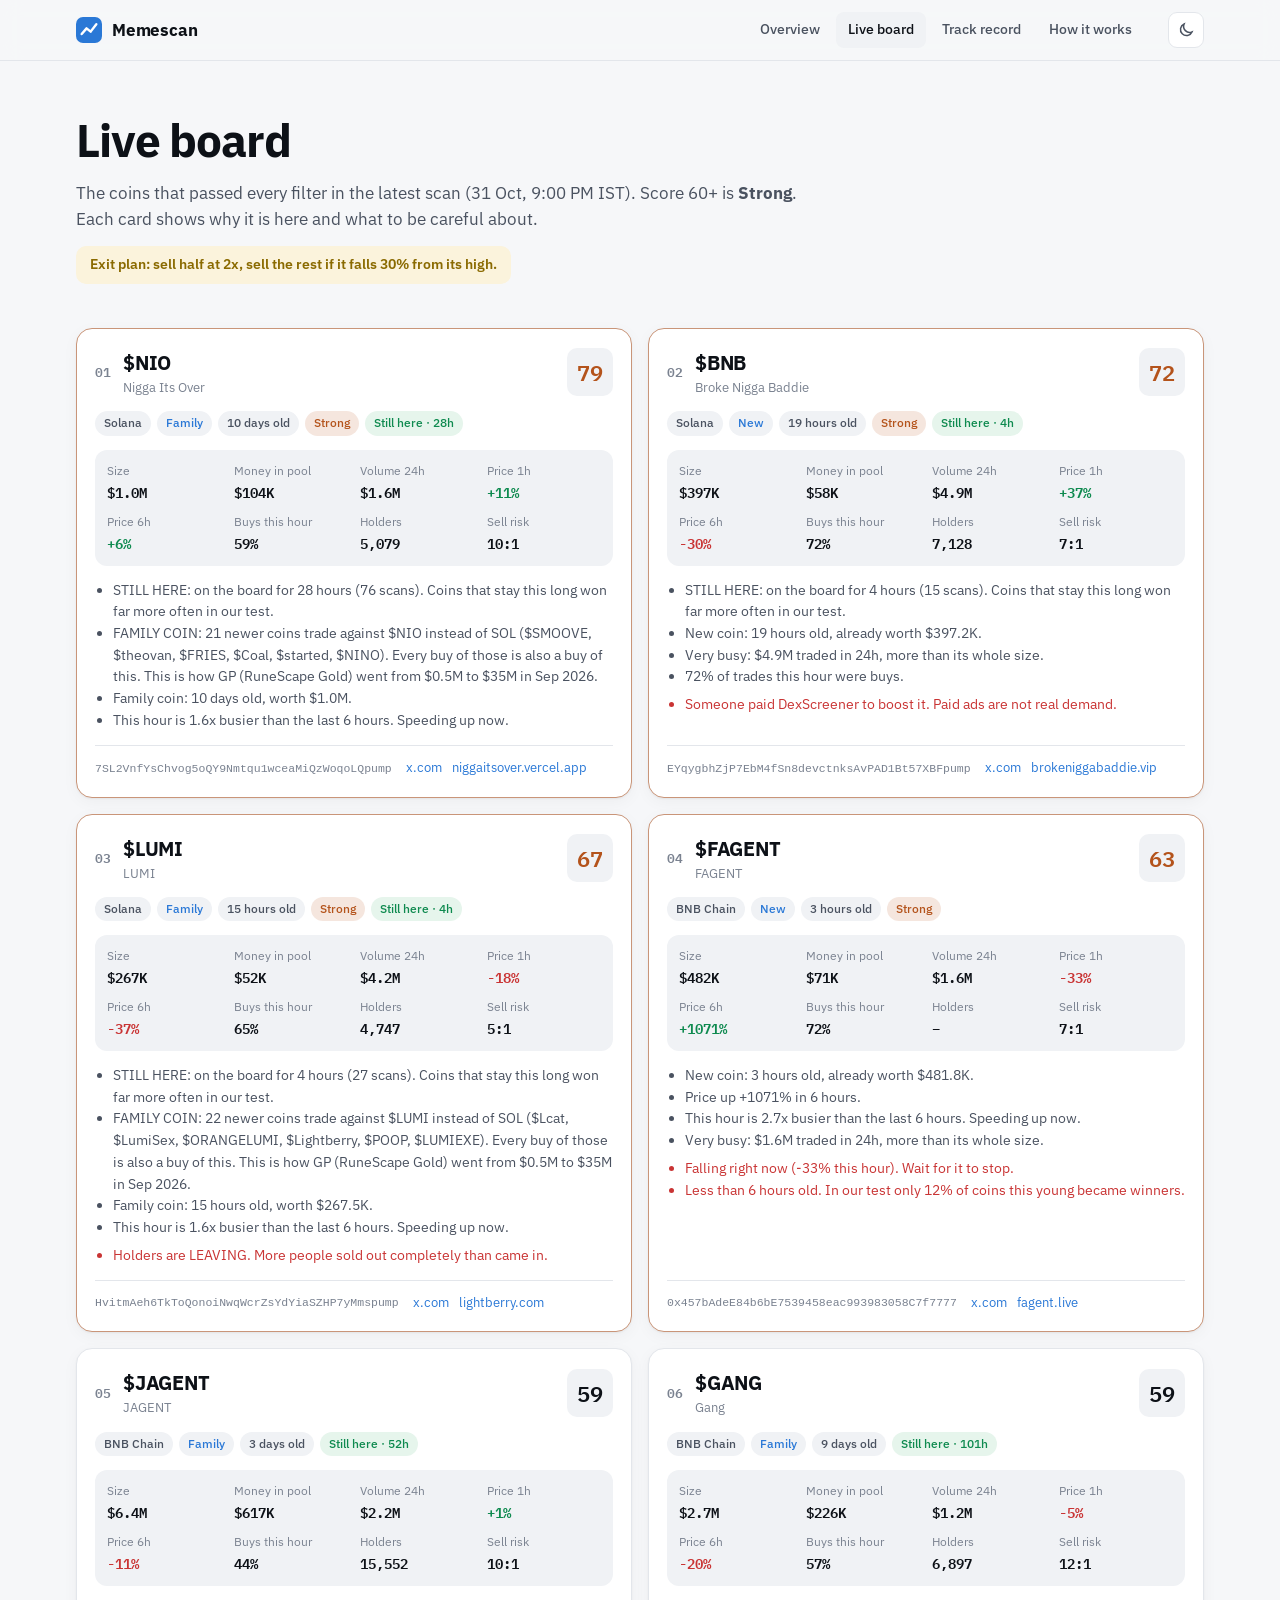
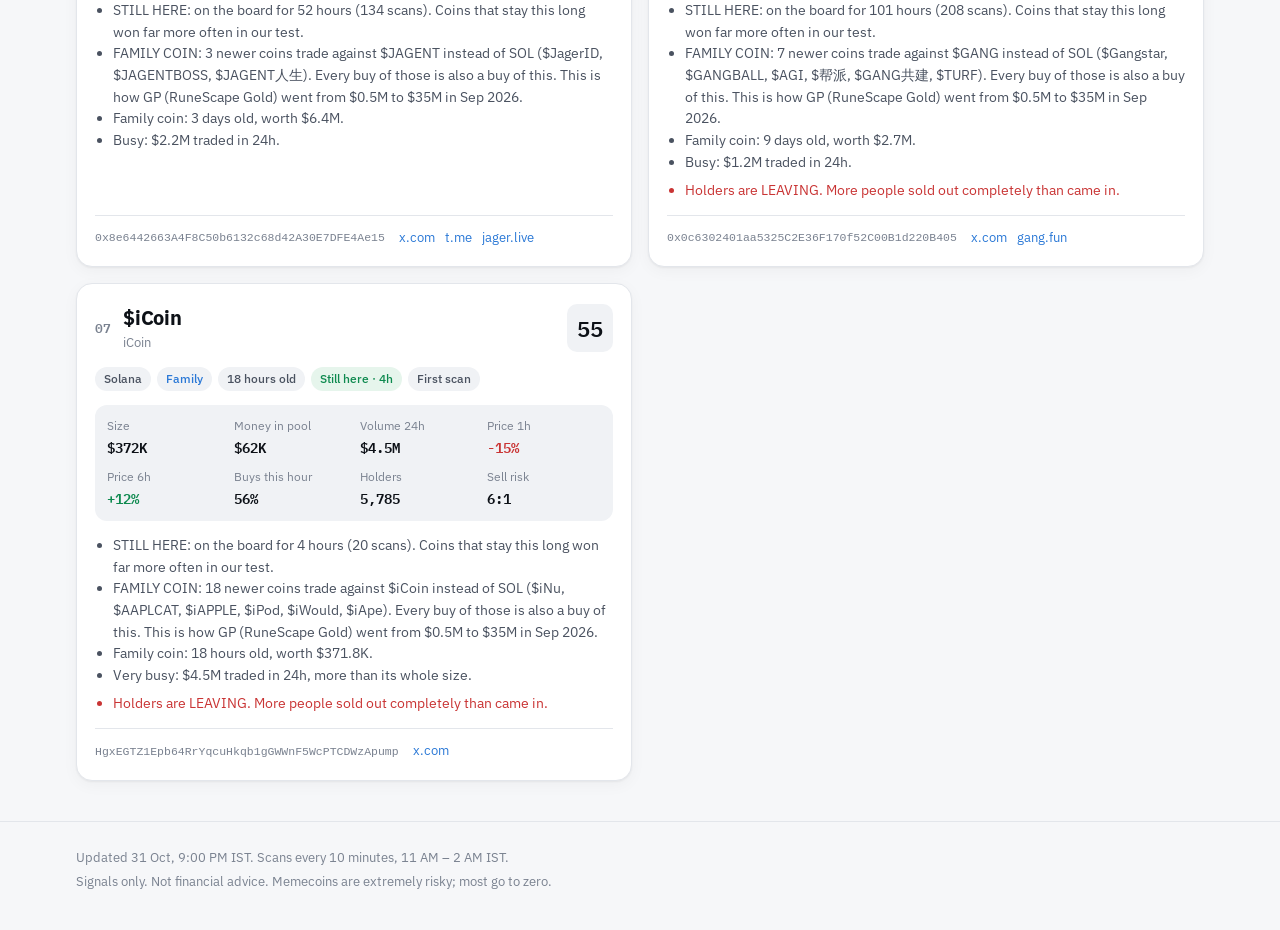
==== commit 74fd28e7: "Website update 2026-10-31 15:31 UTC" ====
--- a/board.html
+++ b/board.html
@@ -19,7 +19,7 @@
 <main class="wrap">
 <section class="pagehead">
   <h1>Live board</h1>
-  <p class="lede">The coins that passed every filter in the latest scan (24 Oct, 7:49 PM IST).
+  <p class="lede">The coins that passed every filter in the latest scan (31 Oct, 9:00 PM IST).
   Score 60+ is <b>Strong</b>. Each card shows why it is here and what to be careful about.</p>
   <p class="exit">Exit plan: sell half at 2x, sell the rest if it falls 30% from its high.</p>
 </section>
@@ -27,204 +27,160 @@
 <article class="card strong">
   <header>
     <span class="rank">01</span>
-    <div class="t"><h3><a href="https://dexscreener.com/solana/6jdispswbwcsn8xba4lnbzmzrikxksbxcto8j3elr4cg" target="_blank" rel="noopener">$REMUS</a></h3>
-    <small>Remus</small></div>
-    <span class="score" title="Score out of 100">96</span>
+    <div class="t"><h3><a href="https://dexscreener.com/solana/b4wmjc6pvjctu3qsvs3ett9mr4m5v5jbkrqctwantc71" target="_blank" rel="noopener">$NIO</a></h3>
+    <small>Nigga Its Over</small></div>
+    <span class="score" title="Score out of 100">79</span>
+  </header>
+  <div class="chips"><span class="chip">Solana</span>
+  <span class="chip lane">Family</span>
+  <span class="chip">10 days old</span>
+  <span class="chip hot">Strong</span><span class="chip good">Still here · 28h</span></div>
+  <div class="facts">
+    <div class="fact"><span>Size</span><b class="">$1.0M</b></div><div class="fact"><span>Money in pool</span><b class="">$104K</b></div>
+    <div class="fact"><span>Volume 24h</span><b class="">$1.6M</b></div><div class="fact"><span>Price 1h</span><b class="up">+11%</b></div>
+    <div class="fact"><span>Price 6h</span><b class="up">+6%</b></div><div class="fact"><span>Buys this hour</span><b class="">59%</b></div>
+    <div class="fact"><span>Holders</span><b class="">5,079</b></div><div class="fact"><span>Sell risk</span><b class="">10:1</b></div>
+  </div>
+  
+  <div class="why"><ul><li>STILL HERE: on the board for 28 hours (76 scans). Coins that stay this long won far more often in our test.</li><li>FAMILY COIN: 21 newer coins trade against $NIO instead of SOL ($SMOOVE, $theovan, $FRIES, $Coal, $started, $NINO). Every buy of those is also a buy of this. This is how GP (RuneScape Gold) went from $0.5M to $35M in Sep 2026.</li><li>Family coin: 10 days old, worth $1.0M.</li><li>This hour is 1.6x busier than the last 6 hours. Speeding up now.</li></ul>
+  </div>
+  <footer><code title="Contract address">7SL2VnfYsChvog5oQY9Nmtqu1wceaMiQzWoqoLQpump</code><div class="links"><a href="https://x.com/idofentanyl/status/2087206048780157268" target="_blank" rel="noopener">x.com</a><a href="https://niggaitsover.vercel.app/" target="_blank" rel="noopener">niggaitsover.vercel.app</a></div></footer>
+</article>
+<article class="card strong">
+  <header>
+    <span class="rank">02</span>
+    <div class="t"><h3><a href="https://dexscreener.com/solana/81jgrptmsqwc1rgwxutyyww27ruiatehuzwlydchhwdb" target="_blank" rel="noopener">$BNB</a></h3>
+    <small>Broke Nigga Baddie</small></div>
+    <span class="score" title="Score out of 100">72</span>
+  </header>
+  <div class="chips"><span class="chip">Solana</span>
+  <span class="chip lane">New</span>
+  <span class="chip">19 hours old</span>
+  <span class="chip hot">Strong</span><span class="chip good">Still here · 4h</span></div>
+  <div class="facts">
+    <div class="fact"><span>Size</span><b class="">$397K</b></div><div class="fact"><span>Money in pool</span><b class="">$58K</b></div>
+    <div class="fact"><span>Volume 24h</span><b class="">$4.9M</b></div><div class="fact"><span>Price 1h</span><b class="up">+37%</b></div>
+    <div class="fact"><span>Price 6h</span><b class="down">-30%</b></div><div class="fact"><span>Buys this hour</span><b class="">72%</b></div>
+    <div class="fact"><span>Holders</span><b class="">7,128</b></div><div class="fact"><span>Sell risk</span><b class="">7:1</b></div>
+  </div>
+  
+  <div class="why"><ul><li>STILL HERE: on the board for 4 hours (15 scans). Coins that stay this long won far more often in our test.</li><li>New coin: 19 hours old, already worth $397.2K.</li><li>Very busy: $4.9M traded in 24h, more than its whole size.</li><li>72% of trades this hour were buys.</li></ul>
+  <ul class="warn"><li>Someone paid DexScreener to boost it. Paid ads are not real demand.</li></ul></div>
+  <footer><code title="Contract address">EYqygbhZjP7EbM4fSn8devctnksAvPAD1Bt57XBFpump</code><div class="links"><a href="https://x.com/BrokeNiggaBadd" target="_blank" rel="noopener">x.com</a><a href="https://brokeniggabaddie.vip/" target="_blank" rel="noopener">brokeniggabaddie.vip</a></div></footer>
+</article>
+<article class="card strong">
+  <header>
+    <span class="rank">03</span>
+    <div class="t"><h3><a href="https://dexscreener.com/solana/db4jzrhqtfkeeamvvtiylrnpqt2w1xeofrj9kxxps3z7" target="_blank" rel="noopener">$LUMI</a></h3>
+    <small>LUMI</small></div>
+    <span class="score" title="Score out of 100">67</span>
   </header>
   <div class="chips"><span class="chip">Solana</span>
   <span class="chip lane">Family</span>
   <span class="chip">15 hours old</span>
-  <span class="chip hot">Strong</span><span class="chip good">Still here · 5h</span></div>
+  <span class="chip hot">Strong</span><span class="chip good">Still here · 4h</span></div>
   <div class="facts">
-    <div class="fact"><span>Size</span><b class="">$536K</b></div><div class="fact"><span>Money in pool</span><b class="">$65K</b></div>
-    <div class="fact"><span>Volume 24h</span><b class="">$1.3M</b></div><div class="fact"><span>Price 1h</span><b class="up">+14%</b></div>
-    <div class="fact"><span>Price 6h</span><b class="up">+83%</b></div><div class="fact"><span>Buys this hour</span><b class="">60%</b></div>
-    <div class="fact"><span>Holders</span><b class="">3,094</b></div><div class="fact"><span>Sell risk</span><b class="">8:1</b></div>
+    <div class="fact"><span>Size</span><b class="">$267K</b></div><div class="fact"><span>Money in pool</span><b class="">$52K</b></div>
+    <div class="fact"><span>Volume 24h</span><b class="">$4.2M</b></div><div class="fact"><span>Price 1h</span><b class="down">-18%</b></div>
+    <div class="fact"><span>Price 6h</span><b class="down">-37%</b></div><div class="fact"><span>Buys this hour</span><b class="">65%</b></div>
+    <div class="fact"><span>Holders</span><b class="">4,747</b></div><div class="fact"><span>Sell risk</span><b class="">5:1</b></div>
   </div>
   
-  <div class="why"><ul><li>STILL HERE: on the board for 5 hours (25 scans). Coins that stay this long won far more often in our test.</li><li>FAMILY COIN: 7 newer coins trade against $REMUS instead of SOL ($REMUS , $REMUS, $BOSS, $REMUS , $REMUS , $REMUS). Every buy of those is also a buy of this. This is how GP (RuneScape Gold) went from $0.5M to $35M in Sep 2026.</li><li>Family coin: 15 hours old, worth $535.5K.</li><li>Price up +83% in 6 hours.</li></ul>
-  <ul class="warn"><li>Someone paid DexScreener to boost it. Paid ads are not real demand.</li></ul></div>
-  <footer><code title="Contract address">CA8q2mkYWZnUNqYmf6pxyxAPZsmSe2EG9P7hHMW5pump</code><div class="links"><a href="https://x.com/remusfamily" target="_blank" rel="noopener">x.com</a><a href="https://remus.family" target="_blank" rel="noopener">remus.family</a></div></footer>
+  <div class="why"><ul><li>STILL HERE: on the board for 4 hours (27 scans). Coins that stay this long won far more often in our test.</li><li>FAMILY COIN: 22 newer coins trade against $LUMI instead of SOL ($Lcat, $LumiSex, $ORANGELUMI, $Lightberry, $POOP, $LUMIEXE). Every buy of those is also a buy of this. This is how GP (RuneScape Gold) went from $0.5M to $35M in Sep 2026.</li><li>Family coin: 15 hours old, worth $267.5K.</li><li>This hour is 1.6x busier than the last 6 hours. Speeding up now.</li></ul>
+  <ul class="warn"><li>Holders are LEAVING. More people sold out completely than came in.</li></ul></div>
+  <footer><code title="Contract address">HvitmAeh6TkToQonoiNwqWcrZsYdYiaSZHP7yMmspump</code><div class="links"><a href="https://x.com/lightberry/status/2116326790033781021?a=Ndq5Oxw0ZoEaF2mBKcw&amp;s=20" target="_blank" rel="noopener">x.com</a><a href="https://lightberry.com/press/dow-approval" target="_blank" rel="noopener">lightberry.com</a></div></footer>
 </article>
 <article class="card strong">
   <header>
-    <span class="rank">02</span>
-    <div class="t"><h3><a href="https://dexscreener.com/solana/gukdevsyojj5yfhuykuepjwttazylbmwshq2fyacmkym" target="_blank" rel="noopener">$TRUTH</a></h3>
-    <small>terminal of truths</small></div>
-    <span class="score" title="Score out of 100">92</span>
+    <span class="rank">04</span>
+    <div class="t"><h3><a href="https://dexscreener.com/bsc/0xcaac4a5976d546729ac1d9bb42b9e60f32f43658" target="_blank" rel="noopener">$FAGENT</a></h3>
+    <small>FAGENT</small></div>
+    <span class="score" title="Score out of 100">63</span>
+  </header>
+  <div class="chips"><span class="chip">BNB Chain</span>
+  <span class="chip lane">New</span>
+  <span class="chip">3 hours old</span>
+  <span class="chip hot">Strong</span></div>
+  <div class="facts">
+    <div class="fact"><span>Size</span><b class="">$482K</b></div><div class="fact"><span>Money in pool</span><b class="">$71K</b></div>
+    <div class="fact"><span>Volume 24h</span><b class="">$1.6M</b></div><div class="fact"><span>Price 1h</span><b class="down">-33%</b></div>
+    <div class="fact"><span>Price 6h</span><b class="up">+1071%</b></div><div class="fact"><span>Buys this hour</span><b class="">72%</b></div>
+    <div class="fact"><span>Holders</span><b class="">–</b></div><div class="fact"><span>Sell risk</span><b class="">7:1</b></div>
+  </div>
+  
+  <div class="why"><ul><li>New coin: 3 hours old, already worth $481.8K.</li><li>Price up +1071% in 6 hours.</li><li>This hour is 2.7x busier than the last 6 hours. Speeding up now.</li><li>Very busy: $1.6M traded in 24h, more than its whole size.</li></ul>
+  <ul class="warn"><li>Falling right now (-33% this hour). Wait for it to stop.</li><li>Less than 6 hours old. In our test only 12% of coins this young became winners.</li></ul></div>
+  <footer><code title="Contract address">0x457bAdeE84b6bE7539458eac993983058C7f7777</code><div class="links"><a href="https://x.com/FAGENT_" target="_blank" rel="noopener">x.com</a><a href="https://fagent.live/" target="_blank" rel="noopener">fagent.live</a></div></footer>
+</article>
+<article class="card">
+  <header>
+    <span class="rank">05</span>
+    <div class="t"><h3><a href="https://dexscreener.com/bsc/0xe6efcdef2b720d1eca2b69edb7ef357725680bea" target="_blank" rel="noopener">$JAGENT</a></h3>
+    <small>JAGENT</small></div>
+    <span class="score" title="Score out of 100">59</span>
+  </header>
+  <div class="chips"><span class="chip">BNB Chain</span>
+  <span class="chip lane">Family</span>
+  <span class="chip">3 days old</span>
+  <span class="chip good">Still here · 52h</span></div>
+  <div class="facts">
+    <div class="fact"><span>Size</span><b class="">$6.4M</b></div><div class="fact"><span>Money in pool</span><b class="">$617K</b></div>
+    <div class="fact"><span>Volume 24h</span><b class="">$2.2M</b></div><div class="fact"><span>Price 1h</span><b class="up">+1%</b></div>
+    <div class="fact"><span>Price 6h</span><b class="down">-11%</b></div><div class="fact"><span>Buys this hour</span><b class="">44%</b></div>
+    <div class="fact"><span>Holders</span><b class="">15,552</b></div><div class="fact"><span>Sell risk</span><b class="">10:1</b></div>
+  </div>
+  
+  <div class="why"><ul><li>STILL HERE: on the board for 52 hours (134 scans). Coins that stay this long won far more often in our test.</li><li>FAMILY COIN: 3 newer coins trade against $JAGENT instead of SOL ($JagerID, $JAGENTBOSS, $JAGENT人生). Every buy of those is also a buy of this. This is how GP (RuneScape Gold) went from $0.5M to $35M in Sep 2026.</li><li>Family coin: 3 days old, worth $6.4M.</li><li>Busy: $2.2M traded in 24h.</li></ul>
+  </div>
+  <footer><code title="Contract address">0x8e6442663A4F8C50b6132c68d42A30E7DFE4Ae15</code><div class="links"><a href="https://x.com/jagerbnb_" target="_blank" rel="noopener">x.com</a><a href="https://t.me/jageraiMINT" target="_blank" rel="noopener">t.me</a><a href="https://jager.live/" target="_blank" rel="noopener">jager.live</a></div></footer>
+</article>
+<article class="card">
+  <header>
+    <span class="rank">06</span>
+    <div class="t"><h3><a href="https://dexscreener.com/bsc/0x0bd5ded695d61c2db15c703c345d57e039fd0b6d" target="_blank" rel="noopener">$GANG</a></h3>
+    <small>Gang</small></div>
+    <span class="score" title="Score out of 100">59</span>
+  </header>
+  <div class="chips"><span class="chip">BNB Chain</span>
+  <span class="chip lane">Family</span>
+  <span class="chip">9 days old</span>
+  <span class="chip good">Still here · 101h</span></div>
+  <div class="facts">
+    <div class="fact"><span>Size</span><b class="">$2.7M</b></div><div class="fact"><span>Money in pool</span><b class="">$226K</b></div>
+    <div class="fact"><span>Volume 24h</span><b class="">$1.2M</b></div><div class="fact"><span>Price 1h</span><b class="down">-5%</b></div>
+    <div class="fact"><span>Price 6h</span><b class="down">-20%</b></div><div class="fact"><span>Buys this hour</span><b class="">57%</b></div>
+    <div class="fact"><span>Holders</span><b class="">6,897</b></div><div class="fact"><span>Sell risk</span><b class="">12:1</b></div>
+  </div>
+  
+  <div class="why"><ul><li>STILL HERE: on the board for 101 hours (208 scans). Coins that stay this long won far more often in our test.</li><li>FAMILY COIN: 7 newer coins trade against $GANG instead of SOL ($Gangstar, $GANGBALL, $AGI, $帮派, $GANG共建, $TURF). Every buy of those is also a buy of this. This is how GP (RuneScape Gold) went from $0.5M to $35M in Sep 2026.</li><li>Family coin: 9 days old, worth $2.7M.</li><li>Busy: $1.2M traded in 24h.</li></ul>
+  <ul class="warn"><li>Holders are LEAVING. More people sold out completely than came in.</li></ul></div>
+  <footer><code title="Contract address">0x0c6302401aa5325C2E36F170f52C00B1d220B405</code><div class="links"><a href="https://x.com/gangdotfun" target="_blank" rel="noopener">x.com</a><a href="https://gang.fun" target="_blank" rel="noopener">gang.fun</a></div></footer>
+</article>
+<article class="card">
+  <header>
+    <span class="rank">07</span>
+    <div class="t"><h3><a href="https://dexscreener.com/solana/8jfaalgewz3mg86gofe3cph6efgd3dq5h4m1z7shtdnx" target="_blank" rel="noopener">$iCoin</a></h3>
+    <small>iCoin</small></div>
+    <span class="score" title="Score out of 100">55</span>
   </header>
   <div class="chips"><span class="chip">Solana</span>
   <span class="chip lane">Family</span>
   <span class="chip">18 hours old</span>
-  <span class="chip hot">Strong</span></div>
+  <span class="chip good">Still here · 4h</span><span class="chip">First scan</span></div>
   <div class="facts">
-    <div class="fact"><span>Size</span><b class="">$1.0M</b></div><div class="fact"><span>Money in pool</span><b class="">$261K</b></div>
-    <div class="fact"><span>Volume 24h</span><b class="">$6.8M</b></div><div class="fact"><span>Price 1h</span><b class="up">+2614%</b></div>
-    <div class="fact"><span>Price 6h</span><b class="up">+1993%</b></div><div class="fact"><span>Buys this hour</span><b class="">85%</b></div>
-    <div class="fact"><span>Holders</span><b class="">2,874</b></div><div class="fact"><span>Sell risk</span><b class="">4:1</b></div>
+    <div class="fact"><span>Size</span><b class="">$372K</b></div><div class="fact"><span>Money in pool</span><b class="">$62K</b></div>
+    <div class="fact"><span>Volume 24h</span><b class="">$4.5M</b></div><div class="fact"><span>Price 1h</span><b class="down">-15%</b></div>
+    <div class="fact"><span>Price 6h</span><b class="up">+12%</b></div><div class="fact"><span>Buys this hour</span><b class="">56%</b></div>
+    <div class="fact"><span>Holders</span><b class="">5,785</b></div><div class="fact"><span>Sell risk</span><b class="">6:1</b></div>
   </div>
   
-  <div class="why"><ul><li>FAMILY COIN: 23 newer coins trade against $TRUTH instead of SOL ($GOAT, $Fartcoin, $GOAT, $SLOP, $Fart, $Fartcoin). Every buy of those is also a buy of this. This is how GP (RuneScape Gold) went from $0.5M to $35M in Sep 2026.</li><li>Family coin: 18 hours old, worth $1.0M.</li><li>Price up +1993% in 6 hours.</li><li>Very busy: $6.8M traded in 24h, more than its whole size.</li></ul>
-  </div>
-  <footer><code title="Contract address">6bW6xsZxYqcvqabk9rRgQwgjPNwe8SACPusx5o1wpump</code><div class="links"><a href="https://x.com/truth_terminal?s=11" target="_blank" rel="noopener">x.com</a><a href="https://github.com/virtuous-cycles/world-interface" target="_blank" rel="noopener">github.com</a></div></footer>
-</article>
-<article class="card strong">
-  <header>
-    <span class="rank">03</span>
-    <div class="t"><h3><a href="https://dexscreener.com/solana/7te1wxcfeqjklghxfvxscngztqunoz9fxbn7kkjrkner" target="_blank" rel="noopener">$DacityCoin</a></h3>
-    <small>AudaCity</small></div>
-    <span class="score" title="Score out of 100">88</span>
-  </header>
-  <div class="chips"><span class="chip">Solana</span>
-  <span class="chip lane">Family</span>
-  <span class="chip">9 days old</span>
-  <span class="chip hot">Strong</span><span class="chip good">Still here · 24h</span></div>
-  <div class="facts">
-    <div class="fact"><span>Size</span><b class="">$2.9M</b></div><div class="fact"><span>Money in pool</span><b class="">$199K</b></div>
-    <div class="fact"><span>Volume 24h</span><b class="">$2.9M</b></div><div class="fact"><span>Price 1h</span><b class="down">-8%</b></div>
-    <div class="fact"><span>Price 6h</span><b class="up">+103%</b></div><div class="fact"><span>Buys this hour</span><b class="">54%</b></div>
-    <div class="fact"><span>Holders</span><b class="">4,668</b></div><div class="fact"><span>Sell risk</span><b class="">15:1</b></div>
-  </div>
-  
-  <div class="why"><ul><li>STILL HERE: on the board for 24 hours (59 scans). Coins that stay this long won far more often in our test.</li><li>FAMILY COIN: 10 newer coins trade against $DacityCoin instead of SOL ($CLASHCAT, $Macca, $LUCIA, $BAWSAQ, $Lucia, $PFC). Every buy of those is also a buy of this. This is how GP (RuneScape Gold) went from $0.5M to $35M in Sep 2026.</li><li>Family coin: 9 days old, worth $2.9M.</li><li>Price up +103% in 6 hours.</li></ul>
-  </div>
-  <footer><code title="Contract address">DKYcjobF7HPtL9RyQBRdeRQ2iWvizpfbgWwPWNXdpump</code><div class="links"><a href="https://x.com/dacitycoin_gta" target="_blank" rel="noopener">x.com</a><a href="https://t.me/DacityCoin_GTA" target="_blank" rel="noopener">t.me</a><a href="https://www.tiktok.com/@rockstargames" target="_blank" rel="noopener">tiktok.com</a><a href="https://www.instagram.com/gtacommunity" target="_blank" rel="noopener">instagram.com</a></div></footer>
-</article>
-<article class="card strong">
-  <header>
-    <span class="rank">04</span>
-    <div class="t"><h3><a href="https://dexscreener.com/solana/g2uurbmvdzdfp4qyobjrskbxsi7d6v4bpp9thps36y4b" target="_blank" rel="noopener">$Dacity</a></h3>
-    <small>Dacity Coin</small></div>
-    <span class="score" title="Score out of 100">74</span>
-  </header>
-  <div class="chips"><span class="chip">Solana</span>
-  <span class="chip lane">Family</span>
-  <span class="chip">13 days old</span>
-  <span class="chip hot">Strong</span><span class="chip good">Still here · 141h</span></div>
-  <div class="facts">
-    <div class="fact"><span>Size</span><b class="">$8.3M</b></div><div class="fact"><span>Money in pool</span><b class="">$385K</b></div>
-    <div class="fact"><span>Volume 24h</span><b class="">$2.7M</b></div><div class="fact"><span>Price 1h</span><b class="up">+6%</b></div>
-    <div class="fact"><span>Price 6h</span><b class="down">-12%</b></div><div class="fact"><span>Buys this hour</span><b class="">57%</b></div>
-    <div class="fact"><span>Holders</span><b class="">19,994</b></div><div class="fact"><span>Sell risk</span><b class="">22:1</b></div>
-  </div>
-  
-  <div class="why"><ul><li>STILL HERE: on the board for 141 hours (245 scans). Coins that stay this long won far more often in our test.</li><li>FAMILY COIN: 15 newer coins trade against $Dacity instead of SOL ($REI, $Retire, $AUDACITY, $QUIT, $Retire, $BAWSAQ). Every buy of those is also a buy of this. This is how GP (RuneScape Gold) went from $0.5M to $35M in Sep 2026.</li><li>Family coin: 13 days old, worth $8.3M.</li><li>This hour is 1.6x busier than the last 6 hours. Speeding up now.</li></ul>
-  </div>
-  <footer><code title="Contract address">nxPqZ4F7ux8Vph5NFu25rEP6Kx9Gr1U6Fmj36Rjpump</code><div class="links"><a href="https://x.com/dacitygta" target="_blank" rel="noopener">x.com</a><a href="https://finance.yahoo.com/markets/crypto/articles/gta-6-trailer-features-dacity-131604628.html" target="_blank" rel="noopener">finance.yahoo.com</a></div></footer>
-</article>
-<article class="card strong">
-  <header>
-    <span class="rank">05</span>
-    <div class="t"><h3><a href="https://dexscreener.com/solana/2jw1ouzwssq14hrgowxeadeqmygccayvm4knprz3p9dj" target="_blank" rel="noopener">$MI</a></h3>
-    <small>Moustache Inu</small></div>
-    <span class="score" title="Score out of 100">73</span>
-  </header>
-  <div class="chips"><span class="chip">Solana</span>
-  <span class="chip lane">New</span>
-  <span class="chip">under 1 hour old</span>
-  <span class="chip hot">Strong</span></div>
-  <div class="facts">
-    <div class="fact"><span>Size</span><b class="">$874K</b></div><div class="fact"><span>Money in pool</span><b class="">$79K</b></div>
-    <div class="fact"><span>Volume 24h</span><b class="">$379K</b></div><div class="fact"><span>Price 1h</span><b class="up">+1890%</b></div>
-    <div class="fact"><span>Price 6h</span><b class="up">+1890%</b></div><div class="fact"><span>Buys this hour</span><b class="">71%</b></div>
-    <div class="fact"><span>Holders</span><b class="">961</b></div><div class="fact"><span>Sell risk</span><b class="">11:1</b></div>
-  </div>
-  
-  <div class="why"><ul><li>New coin: less than 1 hour old, already worth $873.8K.</li><li>Price up +1890% in 6 hours.</li><li>This hour is 6.0x busier than the last 6 hours. Speeding up now.</li><li>Busy: $378.8K traded in 24h.</li></ul>
-  <ul class="warn"><li>Sudden spike: this hour is 6x busier than normal. In our test, spikes like this were more often pump-and-dumps than real runs.</li><li>Less than 6 hours old. In our test only 12% of coins this young became winners.</li></ul></div>
-  <footer><code title="Contract address">CbTbAY45Tfp8Lbk2ovjkS7wthxNka19MbGbGAZAdpump</code><div class="links"><a href="https://x.com/MoustacheInu" target="_blank" rel="noopener">x.com</a><a href="https://moustacheinu.lol/" target="_blank" rel="noopener">moustacheinu.lol</a></div></footer>
-</article>
-<article class="card strong">
-  <header>
-    <span class="rank">06</span>
-    <div class="t"><h3><a href="https://dexscreener.com/robinhood/0x0945ddf2429c603ab7457401ce1107975d269d815fff7ff91f725cec35b7f3e1" target="_blank" rel="noopener">$BI</a></h3>
-    <small>Baby Intelligence</small></div>
-    <span class="score" title="Score out of 100">70</span>
-  </header>
-  <div class="chips"><span class="chip">Robinhood Chain</span>
-  <span class="chip lane">New</span>
-  <span class="chip">2 hours old</span>
-  <span class="chip hot">Strong</span></div>
-  <div class="facts">
-    <div class="fact"><span>Size</span><b class="">$253K</b></div><div class="fact"><span>Money in pool</span><b class="">$77K</b></div>
-    <div class="fact"><span>Volume 24h</span><b class="">$1.0M</b></div><div class="fact"><span>Price 1h</span><b class="up">+123%</b></div>
-    <div class="fact"><span>Price 6h</span><b class="up">+3395%</b></div><div class="fact"><span>Buys this hour</span><b class="">55%</b></div>
-    <div class="fact"><span>Holders</span><b class="">728</b></div><div class="fact"><span>Sell risk</span><b class="">3:1</b></div>
-  </div>
-  
-  <div class="why"><ul><li>New coin: 2 hours old, already worth $252.6K.</li><li>Price up +3395% in 6 hours.</li><li>This hour is 4.6x busier than the last 6 hours. Speeding up now.</li><li>Very busy: $1.0M traded in 24h, more than its whole size.</li></ul>
-  <ul class="warn"><li>Less than 6 hours old. In our test only 12% of coins this young became winners.</li><li>Young Robinhood Chain coin. 70% of Robinhood calls rugged in our test.</li></ul></div>
-  <footer><code title="Contract address">0xE7B83BC424A478Ecd2fbc8C03601510ff5B23917</code><div class="links"><a href="https://x.com/prtygal777/status/2111846924005327220" target="_blank" rel="noopener">x.com</a></div></footer>
-</article>
-<article class="card strong">
-  <header>
-    <span class="rank">07</span>
-    <div class="t"><h3><a href="https://dexscreener.com/bsc/0x3568b85ca64dce06dc08d1d65042aa737276eb41" target="_blank" rel="noopener">$年年</a></h3>
-    <small>Niannian_GiggleAcademy</small></div>
-    <span class="score" title="Score out of 100">67</span>
-  </header>
-  <div class="chips"><span class="chip">BNB Chain</span>
-  <span class="chip lane">Family</span>
-  <span class="chip">9 days old</span>
-  <span class="chip hot">Strong</span><span class="chip good">Still here · 26h</span></div>
-  <div class="facts">
-    <div class="fact"><span>Size</span><b class="">$4.3M</b></div><div class="fact"><span>Money in pool</span><b class="">$220K</b></div>
-    <div class="fact"><span>Volume 24h</span><b class="">$1.2M</b></div><div class="fact"><span>Price 1h</span><b class="down">-4%</b></div>
-    <div class="fact"><span>Price 6h</span><b class="up">+1%</b></div><div class="fact"><span>Buys this hour</span><b class="">80%</b></div>
-    <div class="fact"><span>Holders</span><b class="">14,065</b></div><div class="fact"><span>Sell risk</span><b class="">20:1</b></div>
-  </div>
-  
-  <div class="why"><ul><li>STILL HERE: on the board for 26 hours (34 scans). Coins that stay this long won far more often in our test.</li><li>FAMILY COIN: 18 newer coins trade against $年年 instead of SOL ($wNIANNIAN, $年年矿机, $年年有鱼, $年年共建, $Baby年年, $分红年年). Every buy of those is also a buy of this. This is how GP (RuneScape Gold) went from $0.5M to $35M in Sep 2026.</li><li>Family coin: 9 days old, worth $4.3M.</li><li>This hour is 1.6x busier than the last 6 hours. Speeding up now.</li></ul>
-  </div>
-  <footer><code title="Contract address">0xf4d5765E448774eD9482870420Da7c3C4C787777</code><div class="links"><a href="https://x.com/nianniangiggle" target="_blank" rel="noopener">x.com</a><a href="https://t.me/NianNianBNCB" target="_blank" rel="noopener">t.me</a><a href="https://niannianbnc.com/" target="_blank" rel="noopener">niannianbnc.com</a></div></footer>
-</article>
-<article class="card">
-  <header>
-    <span class="rank">08</span>
-    <div class="t"><h3><a href="https://dexscreener.com/bsc/0x0bd5ded695d61c2db15c703c345d57e039fd0b6d" target="_blank" rel="noopener">$GANG</a></h3>
-    <small>Gang</small></div>
-    <span class="score" title="Score out of 100">53</span>
-  </header>
-  <div class="chips"><span class="chip">BNB Chain</span>
-  <span class="chip lane">New</span>
-  <span class="chip">2 days old</span>
-  <span class="chip good">Still here · 52h</span></div>
-  <div class="facts">
-    <div class="fact"><span>Size</span><b class="">$2.0M</b></div><div class="fact"><span>Money in pool</span><b class="">$173K</b></div>
-    <div class="fact"><span>Volume 24h</span><b class="">$1.8M</b></div><div class="fact"><span>Price 1h</span><b class="up">+1%</b></div>
-    <div class="fact"><span>Price 6h</span><b class="up">+35%</b></div><div class="fact"><span>Buys this hour</span><b class="">53%</b></div>
-    <div class="fact"><span>Holders</span><b class="">2,968</b></div><div class="fact"><span>Sell risk</span><b class="">12:1</b></div>
-  </div>
-  
-  <div class="why"><ul><li>STILL HERE: on the board for 52 hours (103 scans). Coins that stay this long won far more often in our test.</li><li>New coin: 2 days old, already worth $2.0M.</li><li>Price up +35% in 6 hours.</li><li>Busy: $1.8M traded in 24h.</li></ul>
+  <div class="why"><ul><li>STILL HERE: on the board for 4 hours (20 scans). Coins that stay this long won far more often in our test.</li><li>FAMILY COIN: 18 newer coins trade against $iCoin instead of SOL ($iNu, $AAPLCAT, $iAPPLE, $iPod, $iWould, $iApe). Every buy of those is also a buy of this. This is how GP (RuneScape Gold) went from $0.5M to $35M in Sep 2026.</li><li>Family coin: 18 hours old, worth $371.8K.</li><li>Very busy: $4.5M traded in 24h, more than its whole size.</li></ul>
   <ul class="warn"><li>Holders are LEAVING. More people sold out completely than came in.</li></ul></div>
-  <footer><code title="Contract address">0x0c6302401aa5325C2E36F170f52C00B1d220B405</code><div class="links"><a href="https://x.com/gangfunmeme" target="_blank" rel="noopener">x.com</a><a href="https://gang.fun" target="_blank" rel="noopener">gang.fun</a></div></footer>
-</article>
-<article class="card">
-  <header>
-    <span class="rank">09</span>
-    <div class="t"><h3><a href="https://dexscreener.com/solana/63cdeblrbrtyqxfmqs3q3bvdduufxqfn8opj3sylpzti" target="_blank" rel="noopener">$mil</a></h3>
-    <small>mil</small></div>
-    <span class="score" title="Score out of 100">51</span>
-  </header>
-  <div class="chips"><span class="chip">Solana</span>
-  <span class="chip lane">New</span>
-  <span class="chip">25 hours old</span>
-  <span class="chip">Early</span></div>
-  <div class="facts">
-    <div class="fact"><span>Size</span><b class="">$141K</b></div><div class="fact"><span>Money in pool</span><b class="">$35K</b></div>
-    <div class="fact"><span>Volume 24h</span><b class="">$1.9M</b></div><div class="fact"><span>Price 1h</span><b class="down">-20%</b></div>
-    <div class="fact"><span>Price 6h</span><b class="down">-54%</b></div><div class="fact"><span>Buys this hour</span><b class="">59%</b></div>
-    <div class="fact"><span>Holders</span><b class="">2,736</b></div><div class="fact"><span>Sell risk</span><b class="">4:1</b></div>
-  </div>
-  
-  <div class="why"><ul><li>EARLY: only $140.8K, but already 6,956 trades in 6 hours.</li><li>New coin: 25 hours old, already worth $140.8K.</li><li>Very busy: $1.9M traded in 24h, more than its whole size.</li><li>59% of trades this hour were buys.</li></ul>
-  </div>
-  <footer><code title="Contract address">3w67qwokqjcS6KbZhzNonhmFNGjYbWneB7g5HTXwpump</code><div class="links"><a href="https://x.com/amilfrompump?s=11" target="_blank" rel="noopener">x.com</a><a href="https://www.tiktok.com/@pupfun" target="_blank" rel="noopener">tiktok.com</a></div></footer>
+  <footer><code title="Contract address">HgxEGTZ1Epb64RrYqcuHkqb1gGWWnF5WcPTCDWzApump</code><div class="links"><a href="https://x.com/ddddddd8a/status/2116285688760983884" target="_blank" rel="noopener">x.com</a></div></footer>
 </article></div>
 </main>
 <footer class="foot"><div class="wrap">
-  <p>Updated 24 Oct, 7:49 PM IST. Scans every 10 minutes, 11 AM – 2 AM IST.</p>
+  <p>Updated 31 Oct, 9:00 PM IST. Scans every 10 minutes, 11 AM – 2 AM IST.</p>
   <p>Signals only. Not financial advice. Memecoins are extremely risky; most go to zero.</p>
 </div></footer>
 <script>
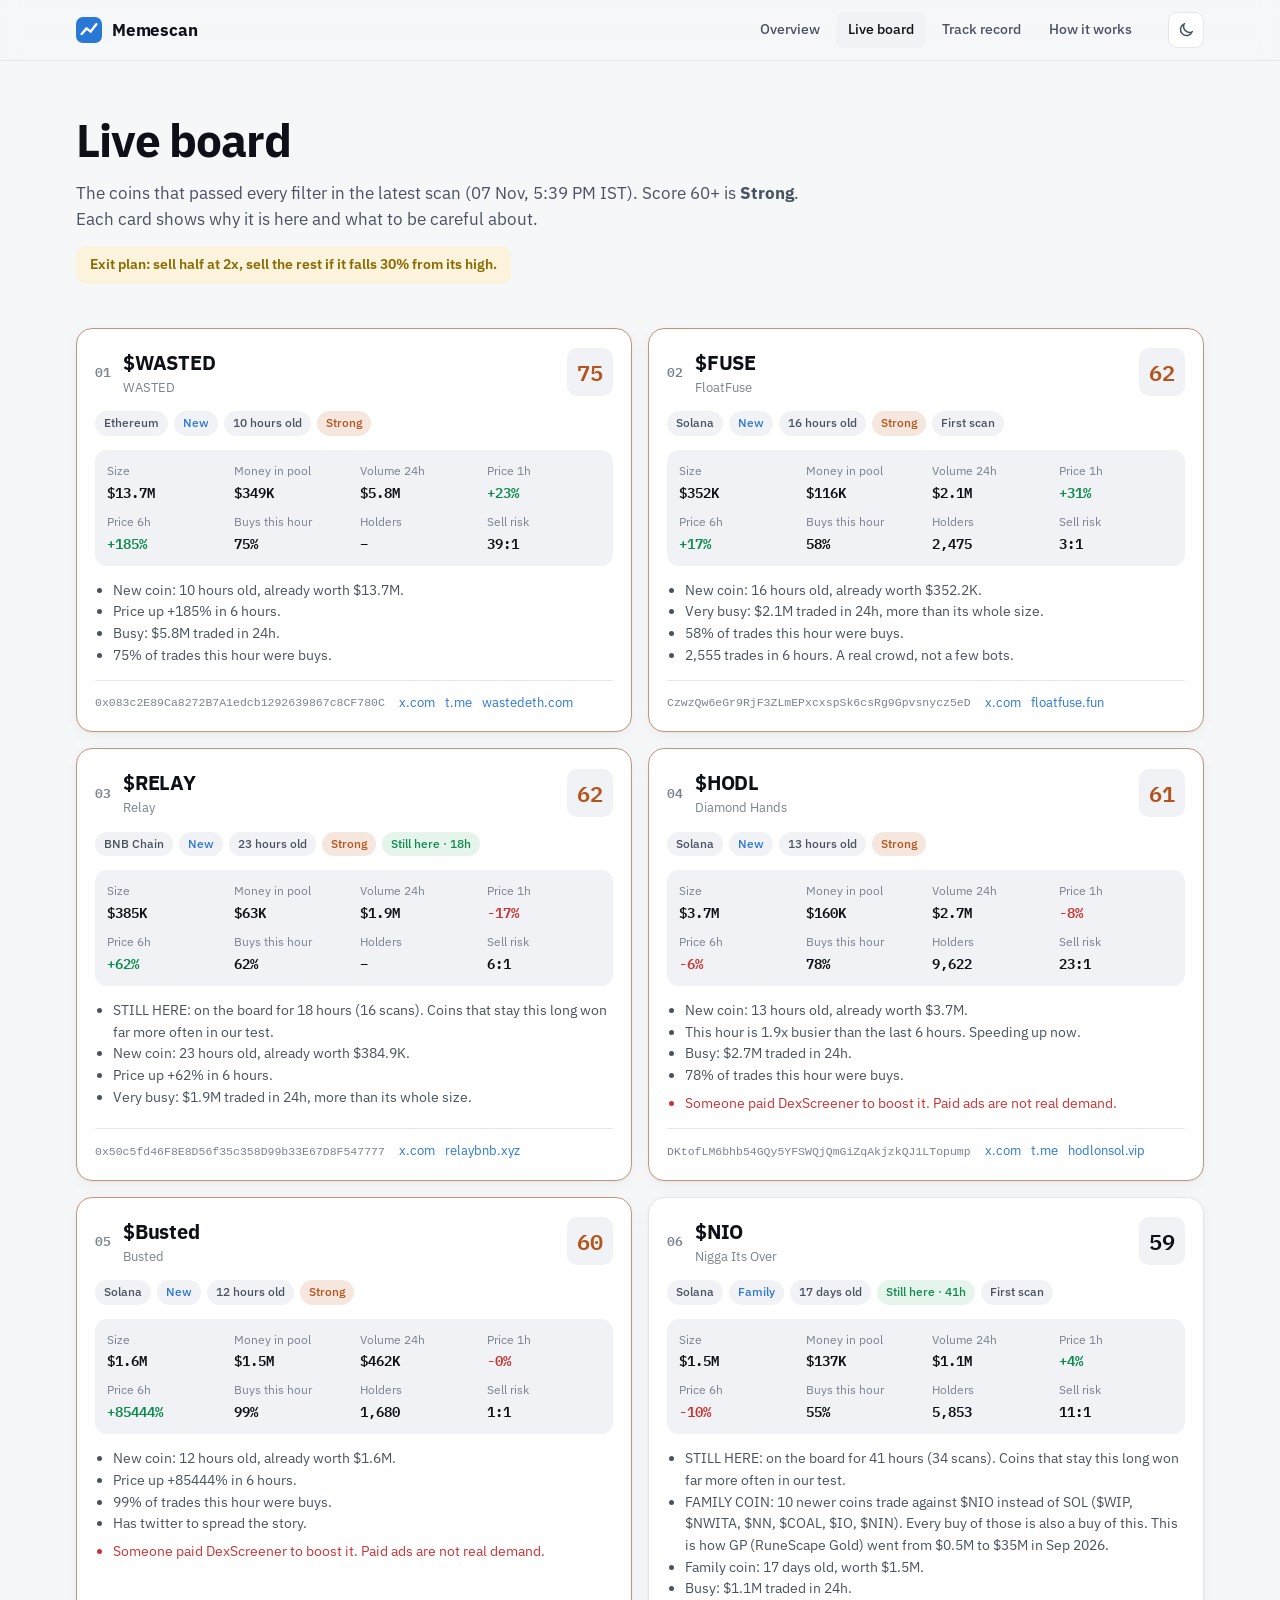
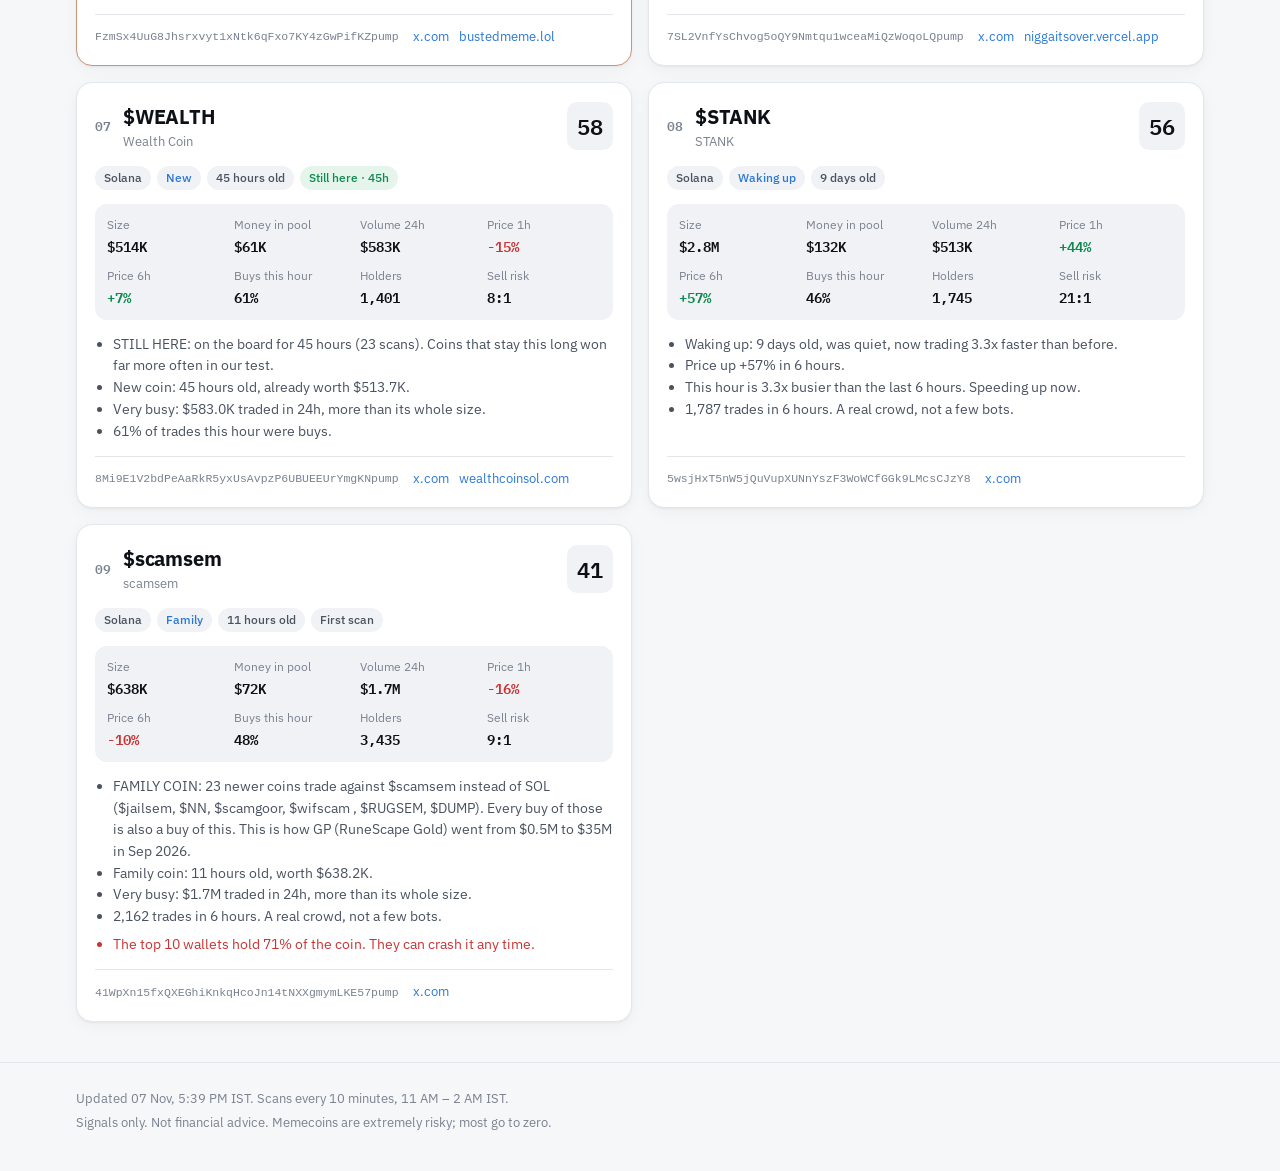
==== commit 979dd2ef: "Website update 2026-11-07 12:11 UTC" ====
--- a/board.html
+++ b/board.html
@@ -19,7 +19,7 @@
 <main class="wrap">
 <section class="pagehead">
   <h1>Live board</h1>
-  <p class="lede">The coins that passed every filter in the latest scan (31 Oct, 9:00 PM IST).
+  <p class="lede">The coins that passed every filter in the latest scan (07 Nov, 5:39 PM IST).
   Score 60+ is <b>Strong</b>. Each card shows why it is here and what to be careful about.</p>
   <p class="exit">Exit plan: sell half at 2x, sell the rest if it falls 30% from its high.</p>
 </section>
@@ -27,160 +27,204 @@
 <article class="card strong">
   <header>
     <span class="rank">01</span>
+    <div class="t"><h3><a href="https://dexscreener.com/ethereum/0x0d91d99940708eb5c4947a9ba71b4a737fc88f00fee9a2e2ec5bbe04cb2d8a6a" target="_blank" rel="noopener">$WASTED</a></h3>
+    <small>WASTED</small></div>
+    <span class="score" title="Score out of 100">75</span>
+  </header>
+  <div class="chips"><span class="chip">Ethereum</span>
+  <span class="chip lane">New</span>
+  <span class="chip">10 hours old</span>
+  <span class="chip hot">Strong</span></div>
+  <div class="facts">
+    <div class="fact"><span>Size</span><b class="">$13.7M</b></div><div class="fact"><span>Money in pool</span><b class="">$349K</b></div>
+    <div class="fact"><span>Volume 24h</span><b class="">$5.8M</b></div><div class="fact"><span>Price 1h</span><b class="up">+23%</b></div>
+    <div class="fact"><span>Price 6h</span><b class="up">+185%</b></div><div class="fact"><span>Buys this hour</span><b class="">75%</b></div>
+    <div class="fact"><span>Holders</span><b class="">–</b></div><div class="fact"><span>Sell risk</span><b class="">39:1</b></div>
+  </div>
+  
+  <div class="why"><ul><li>New coin: 10 hours old, already worth $13.7M.</li><li>Price up +185% in 6 hours.</li><li>Busy: $5.8M traded in 24h.</li><li>75% of trades this hour were buys.</li></ul>
+  </div>
+  <footer><code title="Contract address">0x083c2E89Ca8272B7A1edcb1292639867c8CF780C</code><div class="links"><a href="https://x.com/wastedoneth" target="_blank" rel="noopener">x.com</a><a href="https://t.me/wastedeth" target="_blank" rel="noopener">t.me</a><a href="https://wastedeth.com/" target="_blank" rel="noopener">wastedeth.com</a></div></footer>
+</article>
+<article class="card strong">
+  <header>
+    <span class="rank">02</span>
+    <div class="t"><h3><a href="https://dexscreener.com/solana/b5ozhrdmdazrjodsjsl9eqw6fe9m46ag98bvxh3h1qni" target="_blank" rel="noopener">$FUSE</a></h3>
+    <small>FloatFuse</small></div>
+    <span class="score" title="Score out of 100">62</span>
+  </header>
+  <div class="chips"><span class="chip">Solana</span>
+  <span class="chip lane">New</span>
+  <span class="chip">16 hours old</span>
+  <span class="chip hot">Strong</span><span class="chip">First scan</span></div>
+  <div class="facts">
+    <div class="fact"><span>Size</span><b class="">$352K</b></div><div class="fact"><span>Money in pool</span><b class="">$116K</b></div>
+    <div class="fact"><span>Volume 24h</span><b class="">$2.1M</b></div><div class="fact"><span>Price 1h</span><b class="up">+31%</b></div>
+    <div class="fact"><span>Price 6h</span><b class="up">+17%</b></div><div class="fact"><span>Buys this hour</span><b class="">58%</b></div>
+    <div class="fact"><span>Holders</span><b class="">2,475</b></div><div class="fact"><span>Sell risk</span><b class="">3:1</b></div>
+  </div>
+  
+  <div class="why"><ul><li>New coin: 16 hours old, already worth $352.2K.</li><li>Very busy: $2.1M traded in 24h, more than its whole size.</li><li>58% of trades this hour were buys.</li><li>2,555 trades in 6 hours. A real crowd, not a few bots.</li></ul>
+  </div>
+  <footer><code title="Contract address">CzwzQw6eGr9RjF3ZLmEPxcxspSk6csRg9Gpvsnycz5eD</code><div class="links"><a href="https://x.com/FloatFuse" target="_blank" rel="noopener">x.com</a><a href="https://floatfuse.fun/" target="_blank" rel="noopener">floatfuse.fun</a></div></footer>
+</article>
+<article class="card strong">
+  <header>
+    <span class="rank">03</span>
+    <div class="t"><h3><a href="https://dexscreener.com/bsc/0xae5278339ce2589cb6db595ad1607a06c8211d98" target="_blank" rel="noopener">$RELAY</a></h3>
+    <small>Relay</small></div>
+    <span class="score" title="Score out of 100">62</span>
+  </header>
+  <div class="chips"><span class="chip">BNB Chain</span>
+  <span class="chip lane">New</span>
+  <span class="chip">23 hours old</span>
+  <span class="chip hot">Strong</span><span class="chip good">Still here · 18h</span></div>
+  <div class="facts">
+    <div class="fact"><span>Size</span><b class="">$385K</b></div><div class="fact"><span>Money in pool</span><b class="">$63K</b></div>
+    <div class="fact"><span>Volume 24h</span><b class="">$1.9M</b></div><div class="fact"><span>Price 1h</span><b class="down">-17%</b></div>
+    <div class="fact"><span>Price 6h</span><b class="up">+62%</b></div><div class="fact"><span>Buys this hour</span><b class="">62%</b></div>
+    <div class="fact"><span>Holders</span><b class="">–</b></div><div class="fact"><span>Sell risk</span><b class="">6:1</b></div>
+  </div>
+  
+  <div class="why"><ul><li>STILL HERE: on the board for 18 hours (16 scans). Coins that stay this long won far more often in our test.</li><li>New coin: 23 hours old, already worth $384.9K.</li><li>Price up +62% in 6 hours.</li><li>Very busy: $1.9M traded in 24h, more than its whole size.</li></ul>
+  </div>
+  <footer><code title="Contract address">0x50c5fd46F8E8D56f35c358D99b33E67D8F547777</code><div class="links"><a href="https://x.com/RelayBNB" target="_blank" rel="noopener">x.com</a><a href="https://relaybnb.xyz/" target="_blank" rel="noopener">relaybnb.xyz</a></div></footer>
+</article>
+<article class="card strong">
+  <header>
+    <span class="rank">04</span>
+    <div class="t"><h3><a href="https://dexscreener.com/solana/ans69udtbmcwbw7zucyxlz4hmcqkvzpmtcw9zjpzqgkr" target="_blank" rel="noopener">$HODL</a></h3>
+    <small>Diamond Hands</small></div>
+    <span class="score" title="Score out of 100">61</span>
+  </header>
+  <div class="chips"><span class="chip">Solana</span>
+  <span class="chip lane">New</span>
+  <span class="chip">13 hours old</span>
+  <span class="chip hot">Strong</span></div>
+  <div class="facts">
+    <div class="fact"><span>Size</span><b class="">$3.7M</b></div><div class="fact"><span>Money in pool</span><b class="">$160K</b></div>
+    <div class="fact"><span>Volume 24h</span><b class="">$2.7M</b></div><div class="fact"><span>Price 1h</span><b class="down">-8%</b></div>
+    <div class="fact"><span>Price 6h</span><b class="down">-6%</b></div><div class="fact"><span>Buys this hour</span><b class="">78%</b></div>
+    <div class="fact"><span>Holders</span><b class="">9,622</b></div><div class="fact"><span>Sell risk</span><b class="">23:1</b></div>
+  </div>
+  
+  <div class="why"><ul><li>New coin: 13 hours old, already worth $3.7M.</li><li>This hour is 1.9x busier than the last 6 hours. Speeding up now.</li><li>Busy: $2.7M traded in 24h.</li><li>78% of trades this hour were buys.</li></ul>
+  <ul class="warn"><li>Someone paid DexScreener to boost it. Paid ads are not real demand.</li></ul></div>
+  <footer><code title="Contract address">DKtofLM6bhb54GQy5YFSWQjQmGiZqAkjzkQJ1LTopump</code><div class="links"><a href="https://x.com/hodlonsolvip" target="_blank" rel="noopener">x.com</a><a href="https://t.me/hodlsolsite" target="_blank" rel="noopener">t.me</a><a href="https://hodlonsol.vip" target="_blank" rel="noopener">hodlonsol.vip</a></div></footer>
+</article>
+<article class="card strong">
+  <header>
+    <span class="rank">05</span>
+    <div class="t"><h3><a href="https://dexscreener.com/solana/gwpxi3lt6wznhs2zgjdbdymyyxbht7vk38fpeirzvfcs" target="_blank" rel="noopener">$Busted</a></h3>
+    <small>Busted</small></div>
+    <span class="score" title="Score out of 100">60</span>
+  </header>
+  <div class="chips"><span class="chip">Solana</span>
+  <span class="chip lane">New</span>
+  <span class="chip">12 hours old</span>
+  <span class="chip hot">Strong</span></div>
+  <div class="facts">
+    <div class="fact"><span>Size</span><b class="">$1.6M</b></div><div class="fact"><span>Money in pool</span><b class="">$1.5M</b></div>
+    <div class="fact"><span>Volume 24h</span><b class="">$462K</b></div><div class="fact"><span>Price 1h</span><b class="down">-0%</b></div>
+    <div class="fact"><span>Price 6h</span><b class="up">+85444%</b></div><div class="fact"><span>Buys this hour</span><b class="">99%</b></div>
+    <div class="fact"><span>Holders</span><b class="">1,680</b></div><div class="fact"><span>Sell risk</span><b class="">1:1</b></div>
+  </div>
+  
+  <div class="why"><ul><li>New coin: 12 hours old, already worth $1.6M.</li><li>Price up +85444% in 6 hours.</li><li>99% of trades this hour were buys.</li><li>Has twitter to spread the story.</li></ul>
+  <ul class="warn"><li>Someone paid DexScreener to boost it. Paid ads are not real demand.</li></ul></div>
+  <footer><code title="Contract address">FzmSx4UuG8Jhsrxvyt1xNtk6qFxo7KY4zGwPifKZpump</code><div class="links"><a href="https://x.com/BustedMemeSol" target="_blank" rel="noopener">x.com</a><a href="https://bustedmeme.lol/" target="_blank" rel="noopener">bustedmeme.lol</a></div></footer>
+</article>
+<article class="card">
+  <header>
+    <span class="rank">06</span>
     <div class="t"><h3><a href="https://dexscreener.com/solana/b4wmjc6pvjctu3qsvs3ett9mr4m5v5jbkrqctwantc71" target="_blank" rel="noopener">$NIO</a></h3>
     <small>Nigga Its Over</small></div>
-    <span class="score" title="Score out of 100">79</span>
+    <span class="score" title="Score out of 100">59</span>
   </header>
   <div class="chips"><span class="chip">Solana</span>
   <span class="chip lane">Family</span>
-  <span class="chip">10 days old</span>
-  <span class="chip hot">Strong</span><span class="chip good">Still here · 28h</span></div>
-  <div class="facts">
-    <div class="fact"><span>Size</span><b class="">$1.0M</b></div><div class="fact"><span>Money in pool</span><b class="">$104K</b></div>
-    <div class="fact"><span>Volume 24h</span><b class="">$1.6M</b></div><div class="fact"><span>Price 1h</span><b class="up">+11%</b></div>
-    <div class="fact"><span>Price 6h</span><b class="up">+6%</b></div><div class="fact"><span>Buys this hour</span><b class="">59%</b></div>
-    <div class="fact"><span>Holders</span><b class="">5,079</b></div><div class="fact"><span>Sell risk</span><b class="">10:1</b></div>
-  </div>
-  
-  <div class="why"><ul><li>STILL HERE: on the board for 28 hours (76 scans). Coins that stay this long won far more often in our test.</li><li>FAMILY COIN: 21 newer coins trade against $NIO instead of SOL ($SMOOVE, $theovan, $FRIES, $Coal, $started, $NINO). Every buy of those is also a buy of this. This is how GP (RuneScape Gold) went from $0.5M to $35M in Sep 2026.</li><li>Family coin: 10 days old, worth $1.0M.</li><li>This hour is 1.6x busier than the last 6 hours. Speeding up now.</li></ul>
+  <span class="chip">17 days old</span>
+  <span class="chip good">Still here · 41h</span><span class="chip">First scan</span></div>
+  <div class="facts">
+    <div class="fact"><span>Size</span><b class="">$1.5M</b></div><div class="fact"><span>Money in pool</span><b class="">$137K</b></div>
+    <div class="fact"><span>Volume 24h</span><b class="">$1.1M</b></div><div class="fact"><span>Price 1h</span><b class="up">+4%</b></div>
+    <div class="fact"><span>Price 6h</span><b class="down">-10%</b></div><div class="fact"><span>Buys this hour</span><b class="">55%</b></div>
+    <div class="fact"><span>Holders</span><b class="">5,853</b></div><div class="fact"><span>Sell risk</span><b class="">11:1</b></div>
+  </div>
+  
+  <div class="why"><ul><li>STILL HERE: on the board for 41 hours (34 scans). Coins that stay this long won far more often in our test.</li><li>FAMILY COIN: 10 newer coins trade against $NIO instead of SOL ($WIP, $NWITA, $NN, $COAL, $IO, $NIN). Every buy of those is also a buy of this. This is how GP (RuneScape Gold) went from $0.5M to $35M in Sep 2026.</li><li>Family coin: 17 days old, worth $1.5M.</li><li>Busy: $1.1M traded in 24h.</li></ul>
   </div>
   <footer><code title="Contract address">7SL2VnfYsChvog5oQY9Nmtqu1wceaMiQzWoqoLQpump</code><div class="links"><a href="https://x.com/idofentanyl/status/2087206048780157268" target="_blank" rel="noopener">x.com</a><a href="https://niggaitsover.vercel.app/" target="_blank" rel="noopener">niggaitsover.vercel.app</a></div></footer>
 </article>
-<article class="card strong">
-  <header>
-    <span class="rank">02</span>
-    <div class="t"><h3><a href="https://dexscreener.com/solana/81jgrptmsqwc1rgwxutyyww27ruiatehuzwlydchhwdb" target="_blank" rel="noopener">$BNB</a></h3>
-    <small>Broke Nigga Baddie</small></div>
-    <span class="score" title="Score out of 100">72</span>
-  </header>
-  <div class="chips"><span class="chip">Solana</span>
-  <span class="chip lane">New</span>
-  <span class="chip">19 hours old</span>
-  <span class="chip hot">Strong</span><span class="chip good">Still here · 4h</span></div>
-  <div class="facts">
-    <div class="fact"><span>Size</span><b class="">$397K</b></div><div class="fact"><span>Money in pool</span><b class="">$58K</b></div>
-    <div class="fact"><span>Volume 24h</span><b class="">$4.9M</b></div><div class="fact"><span>Price 1h</span><b class="up">+37%</b></div>
-    <div class="fact"><span>Price 6h</span><b class="down">-30%</b></div><div class="fact"><span>Buys this hour</span><b class="">72%</b></div>
-    <div class="fact"><span>Holders</span><b class="">7,128</b></div><div class="fact"><span>Sell risk</span><b class="">7:1</b></div>
-  </div>
-  
-  <div class="why"><ul><li>STILL HERE: on the board for 4 hours (15 scans). Coins that stay this long won far more often in our test.</li><li>New coin: 19 hours old, already worth $397.2K.</li><li>Very busy: $4.9M traded in 24h, more than its whole size.</li><li>72% of trades this hour were buys.</li></ul>
-  <ul class="warn"><li>Someone paid DexScreener to boost it. Paid ads are not real demand.</li></ul></div>
-  <footer><code title="Contract address">EYqygbhZjP7EbM4fSn8devctnksAvPAD1Bt57XBFpump</code><div class="links"><a href="https://x.com/BrokeNiggaBadd" target="_blank" rel="noopener">x.com</a><a href="https://brokeniggabaddie.vip/" target="_blank" rel="noopener">brokeniggabaddie.vip</a></div></footer>
-</article>
-<article class="card strong">
-  <header>
-    <span class="rank">03</span>
-    <div class="t"><h3><a href="https://dexscreener.com/solana/db4jzrhqtfkeeamvvtiylrnpqt2w1xeofrj9kxxps3z7" target="_blank" rel="noopener">$LUMI</a></h3>
-    <small>LUMI</small></div>
-    <span class="score" title="Score out of 100">67</span>
+<article class="card">
+  <header>
+    <span class="rank">07</span>
+    <div class="t"><h3><a href="https://dexscreener.com/solana/5n8v68fcantrqvaxzrmbryde5jflrgm65pffsmia6nro" target="_blank" rel="noopener">$WEALTH</a></h3>
+    <small>Wealth Coin</small></div>
+    <span class="score" title="Score out of 100">58</span>
+  </header>
+  <div class="chips"><span class="chip">Solana</span>
+  <span class="chip lane">New</span>
+  <span class="chip">45 hours old</span>
+  <span class="chip good">Still here · 45h</span></div>
+  <div class="facts">
+    <div class="fact"><span>Size</span><b class="">$514K</b></div><div class="fact"><span>Money in pool</span><b class="">$61K</b></div>
+    <div class="fact"><span>Volume 24h</span><b class="">$583K</b></div><div class="fact"><span>Price 1h</span><b class="down">-15%</b></div>
+    <div class="fact"><span>Price 6h</span><b class="up">+7%</b></div><div class="fact"><span>Buys this hour</span><b class="">61%</b></div>
+    <div class="fact"><span>Holders</span><b class="">1,401</b></div><div class="fact"><span>Sell risk</span><b class="">8:1</b></div>
+  </div>
+  
+  <div class="why"><ul><li>STILL HERE: on the board for 45 hours (23 scans). Coins that stay this long won far more often in our test.</li><li>New coin: 45 hours old, already worth $513.7K.</li><li>Very busy: $583.0K traded in 24h, more than its whole size.</li><li>61% of trades this hour were buys.</li></ul>
+  </div>
+  <footer><code title="Contract address">8Mi9E1V2bdPeAaRkR5yxUsAvpzP6UBUEEUrYmgKNpump</code><div class="links"><a href="https://x.com/i/communities/2029985147467018385" target="_blank" rel="noopener">x.com</a><a href="https://wealthcoinsol.com/" target="_blank" rel="noopener">wealthcoinsol.com</a></div></footer>
+</article>
+<article class="card">
+  <header>
+    <span class="rank">08</span>
+    <div class="t"><h3><a href="https://dexscreener.com/solana/6hyfmye2byyscterqueckhihq5x9j2wd2z9watdwy38n" target="_blank" rel="noopener">$STANK</a></h3>
+    <small>STANK</small></div>
+    <span class="score" title="Score out of 100">56</span>
+  </header>
+  <div class="chips"><span class="chip">Solana</span>
+  <span class="chip lane">Waking up</span>
+  <span class="chip">9 days old</span>
+  </div>
+  <div class="facts">
+    <div class="fact"><span>Size</span><b class="">$2.8M</b></div><div class="fact"><span>Money in pool</span><b class="">$132K</b></div>
+    <div class="fact"><span>Volume 24h</span><b class="">$513K</b></div><div class="fact"><span>Price 1h</span><b class="up">+44%</b></div>
+    <div class="fact"><span>Price 6h</span><b class="up">+57%</b></div><div class="fact"><span>Buys this hour</span><b class="">46%</b></div>
+    <div class="fact"><span>Holders</span><b class="">1,745</b></div><div class="fact"><span>Sell risk</span><b class="">21:1</b></div>
+  </div>
+  
+  <div class="why"><ul><li>Waking up: 9 days old, was quiet, now trading 3.3x faster than before.</li><li>Price up +57% in 6 hours.</li><li>This hour is 3.3x busier than the last 6 hours. Speeding up now.</li><li>1,787 trades in 6 hours. A real crowd, not a few bots.</li></ul>
+  </div>
+  <footer><code title="Contract address">5wsjHxT5nW5jQuVupXUNnYszF3WoWCfGGk9LMcsCJzY8</code><div class="links"><a href="https://x.com/stankonsf" target="_blank" rel="noopener">x.com</a></div></footer>
+</article>
+<article class="card">
+  <header>
+    <span class="rank">09</span>
+    <div class="t"><h3><a href="https://dexscreener.com/solana/7xfy46cx3ierdux2denyam4plxpqecouvcaz9n3gyh76" target="_blank" rel="noopener">$scamsem</a></h3>
+    <small>scamsem</small></div>
+    <span class="score" title="Score out of 100">41</span>
   </header>
   <div class="chips"><span class="chip">Solana</span>
   <span class="chip lane">Family</span>
-  <span class="chip">15 hours old</span>
-  <span class="chip hot">Strong</span><span class="chip good">Still here · 4h</span></div>
-  <div class="facts">
-    <div class="fact"><span>Size</span><b class="">$267K</b></div><div class="fact"><span>Money in pool</span><b class="">$52K</b></div>
-    <div class="fact"><span>Volume 24h</span><b class="">$4.2M</b></div><div class="fact"><span>Price 1h</span><b class="down">-18%</b></div>
-    <div class="fact"><span>Price 6h</span><b class="down">-37%</b></div><div class="fact"><span>Buys this hour</span><b class="">65%</b></div>
-    <div class="fact"><span>Holders</span><b class="">4,747</b></div><div class="fact"><span>Sell risk</span><b class="">5:1</b></div>
-  </div>
-  
-  <div class="why"><ul><li>STILL HERE: on the board for 4 hours (27 scans). Coins that stay this long won far more often in our test.</li><li>FAMILY COIN: 22 newer coins trade against $LUMI instead of SOL ($Lcat, $LumiSex, $ORANGELUMI, $Lightberry, $POOP, $LUMIEXE). Every buy of those is also a buy of this. This is how GP (RuneScape Gold) went from $0.5M to $35M in Sep 2026.</li><li>Family coin: 15 hours old, worth $267.5K.</li><li>This hour is 1.6x busier than the last 6 hours. Speeding up now.</li></ul>
-  <ul class="warn"><li>Holders are LEAVING. More people sold out completely than came in.</li></ul></div>
-  <footer><code title="Contract address">HvitmAeh6TkToQonoiNwqWcrZsYdYiaSZHP7yMmspump</code><div class="links"><a href="https://x.com/lightberry/status/2116326790033781021?a=Ndq5Oxw0ZoEaF2mBKcw&amp;s=20" target="_blank" rel="noopener">x.com</a><a href="https://lightberry.com/press/dow-approval" target="_blank" rel="noopener">lightberry.com</a></div></footer>
-</article>
-<article class="card strong">
-  <header>
-    <span class="rank">04</span>
-    <div class="t"><h3><a href="https://dexscreener.com/bsc/0xcaac4a5976d546729ac1d9bb42b9e60f32f43658" target="_blank" rel="noopener">$FAGENT</a></h3>
-    <small>FAGENT</small></div>
-    <span class="score" title="Score out of 100">63</span>
-  </header>
-  <div class="chips"><span class="chip">BNB Chain</span>
-  <span class="chip lane">New</span>
-  <span class="chip">3 hours old</span>
-  <span class="chip hot">Strong</span></div>
-  <div class="facts">
-    <div class="fact"><span>Size</span><b class="">$482K</b></div><div class="fact"><span>Money in pool</span><b class="">$71K</b></div>
-    <div class="fact"><span>Volume 24h</span><b class="">$1.6M</b></div><div class="fact"><span>Price 1h</span><b class="down">-33%</b></div>
-    <div class="fact"><span>Price 6h</span><b class="up">+1071%</b></div><div class="fact"><span>Buys this hour</span><b class="">72%</b></div>
-    <div class="fact"><span>Holders</span><b class="">–</b></div><div class="fact"><span>Sell risk</span><b class="">7:1</b></div>
-  </div>
-  
-  <div class="why"><ul><li>New coin: 3 hours old, already worth $481.8K.</li><li>Price up +1071% in 6 hours.</li><li>This hour is 2.7x busier than the last 6 hours. Speeding up now.</li><li>Very busy: $1.6M traded in 24h, more than its whole size.</li></ul>
-  <ul class="warn"><li>Falling right now (-33% this hour). Wait for it to stop.</li><li>Less than 6 hours old. In our test only 12% of coins this young became winners.</li></ul></div>
-  <footer><code title="Contract address">0x457bAdeE84b6bE7539458eac993983058C7f7777</code><div class="links"><a href="https://x.com/FAGENT_" target="_blank" rel="noopener">x.com</a><a href="https://fagent.live/" target="_blank" rel="noopener">fagent.live</a></div></footer>
-</article>
-<article class="card">
-  <header>
-    <span class="rank">05</span>
-    <div class="t"><h3><a href="https://dexscreener.com/bsc/0xe6efcdef2b720d1eca2b69edb7ef357725680bea" target="_blank" rel="noopener">$JAGENT</a></h3>
-    <small>JAGENT</small></div>
-    <span class="score" title="Score out of 100">59</span>
-  </header>
-  <div class="chips"><span class="chip">BNB Chain</span>
-  <span class="chip lane">Family</span>
-  <span class="chip">3 days old</span>
-  <span class="chip good">Still here · 52h</span></div>
-  <div class="facts">
-    <div class="fact"><span>Size</span><b class="">$6.4M</b></div><div class="fact"><span>Money in pool</span><b class="">$617K</b></div>
-    <div class="fact"><span>Volume 24h</span><b class="">$2.2M</b></div><div class="fact"><span>Price 1h</span><b class="up">+1%</b></div>
-    <div class="fact"><span>Price 6h</span><b class="down">-11%</b></div><div class="fact"><span>Buys this hour</span><b class="">44%</b></div>
-    <div class="fact"><span>Holders</span><b class="">15,552</b></div><div class="fact"><span>Sell risk</span><b class="">10:1</b></div>
-  </div>
-  
-  <div class="why"><ul><li>STILL HERE: on the board for 52 hours (134 scans). Coins that stay this long won far more often in our test.</li><li>FAMILY COIN: 3 newer coins trade against $JAGENT instead of SOL ($JagerID, $JAGENTBOSS, $JAGENT人生). Every buy of those is also a buy of this. This is how GP (RuneScape Gold) went from $0.5M to $35M in Sep 2026.</li><li>Family coin: 3 days old, worth $6.4M.</li><li>Busy: $2.2M traded in 24h.</li></ul>
-  </div>
-  <footer><code title="Contract address">0x8e6442663A4F8C50b6132c68d42A30E7DFE4Ae15</code><div class="links"><a href="https://x.com/jagerbnb_" target="_blank" rel="noopener">x.com</a><a href="https://t.me/jageraiMINT" target="_blank" rel="noopener">t.me</a><a href="https://jager.live/" target="_blank" rel="noopener">jager.live</a></div></footer>
-</article>
-<article class="card">
-  <header>
-    <span class="rank">06</span>
-    <div class="t"><h3><a href="https://dexscreener.com/bsc/0x0bd5ded695d61c2db15c703c345d57e039fd0b6d" target="_blank" rel="noopener">$GANG</a></h3>
-    <small>Gang</small></div>
-    <span class="score" title="Score out of 100">59</span>
-  </header>
-  <div class="chips"><span class="chip">BNB Chain</span>
-  <span class="chip lane">Family</span>
-  <span class="chip">9 days old</span>
-  <span class="chip good">Still here · 101h</span></div>
-  <div class="facts">
-    <div class="fact"><span>Size</span><b class="">$2.7M</b></div><div class="fact"><span>Money in pool</span><b class="">$226K</b></div>
-    <div class="fact"><span>Volume 24h</span><b class="">$1.2M</b></div><div class="fact"><span>Price 1h</span><b class="down">-5%</b></div>
-    <div class="fact"><span>Price 6h</span><b class="down">-20%</b></div><div class="fact"><span>Buys this hour</span><b class="">57%</b></div>
-    <div class="fact"><span>Holders</span><b class="">6,897</b></div><div class="fact"><span>Sell risk</span><b class="">12:1</b></div>
-  </div>
-  
-  <div class="why"><ul><li>STILL HERE: on the board for 101 hours (208 scans). Coins that stay this long won far more often in our test.</li><li>FAMILY COIN: 7 newer coins trade against $GANG instead of SOL ($Gangstar, $GANGBALL, $AGI, $帮派, $GANG共建, $TURF). Every buy of those is also a buy of this. This is how GP (RuneScape Gold) went from $0.5M to $35M in Sep 2026.</li><li>Family coin: 9 days old, worth $2.7M.</li><li>Busy: $1.2M traded in 24h.</li></ul>
-  <ul class="warn"><li>Holders are LEAVING. More people sold out completely than came in.</li></ul></div>
-  <footer><code title="Contract address">0x0c6302401aa5325C2E36F170f52C00B1d220B405</code><div class="links"><a href="https://x.com/gangdotfun" target="_blank" rel="noopener">x.com</a><a href="https://gang.fun" target="_blank" rel="noopener">gang.fun</a></div></footer>
-</article>
-<article class="card">
-  <header>
-    <span class="rank">07</span>
-    <div class="t"><h3><a href="https://dexscreener.com/solana/8jfaalgewz3mg86gofe3cph6efgd3dq5h4m1z7shtdnx" target="_blank" rel="noopener">$iCoin</a></h3>
-    <small>iCoin</small></div>
-    <span class="score" title="Score out of 100">55</span>
-  </header>
-  <div class="chips"><span class="chip">Solana</span>
-  <span class="chip lane">Family</span>
-  <span class="chip">18 hours old</span>
-  <span class="chip good">Still here · 4h</span><span class="chip">First scan</span></div>
-  <div class="facts">
-    <div class="fact"><span>Size</span><b class="">$372K</b></div><div class="fact"><span>Money in pool</span><b class="">$62K</b></div>
-    <div class="fact"><span>Volume 24h</span><b class="">$4.5M</b></div><div class="fact"><span>Price 1h</span><b class="down">-15%</b></div>
-    <div class="fact"><span>Price 6h</span><b class="up">+12%</b></div><div class="fact"><span>Buys this hour</span><b class="">56%</b></div>
-    <div class="fact"><span>Holders</span><b class="">5,785</b></div><div class="fact"><span>Sell risk</span><b class="">6:1</b></div>
-  </div>
-  
-  <div class="why"><ul><li>STILL HERE: on the board for 4 hours (20 scans). Coins that stay this long won far more often in our test.</li><li>FAMILY COIN: 18 newer coins trade against $iCoin instead of SOL ($iNu, $AAPLCAT, $iAPPLE, $iPod, $iWould, $iApe). Every buy of those is also a buy of this. This is how GP (RuneScape Gold) went from $0.5M to $35M in Sep 2026.</li><li>Family coin: 18 hours old, worth $371.8K.</li><li>Very busy: $4.5M traded in 24h, more than its whole size.</li></ul>
-  <ul class="warn"><li>Holders are LEAVING. More people sold out completely than came in.</li></ul></div>
-  <footer><code title="Contract address">HgxEGTZ1Epb64RrYqcuHkqb1gGWWnF5WcPTCDWzApump</code><div class="links"><a href="https://x.com/ddddddd8a/status/2116285688760983884" target="_blank" rel="noopener">x.com</a></div></footer>
+  <span class="chip">11 hours old</span>
+  <span class="chip">First scan</span></div>
+  <div class="facts">
+    <div class="fact"><span>Size</span><b class="">$638K</b></div><div class="fact"><span>Money in pool</span><b class="">$72K</b></div>
+    <div class="fact"><span>Volume 24h</span><b class="">$1.7M</b></div><div class="fact"><span>Price 1h</span><b class="down">-16%</b></div>
+    <div class="fact"><span>Price 6h</span><b class="down">-10%</b></div><div class="fact"><span>Buys this hour</span><b class="">48%</b></div>
+    <div class="fact"><span>Holders</span><b class="">3,435</b></div><div class="fact"><span>Sell risk</span><b class="">9:1</b></div>
+  </div>
+  
+  <div class="why"><ul><li>FAMILY COIN: 23 newer coins trade against $scamsem instead of SOL ($jailsem, $NN, $scamgoor, $wifscam , $RUGSEM, $DUMP). Every buy of those is also a buy of this. This is how GP (RuneScape Gold) went from $0.5M to $35M in Sep 2026.</li><li>Family coin: 11 hours old, worth $638.2K.</li><li>Very busy: $1.7M traded in 24h, more than its whole size.</li><li>2,162 trades in 6 hours. A real crowd, not a few bots.</li></ul>
+  <ul class="warn"><li>The top 10 wallets hold 71% of the coin. They can crash it any time.</li></ul></div>
+  <footer><code title="Contract address">41WpXn15fxQXEGhiKnkqHcoJn14tNXXgmymLKE57pump</code><div class="links"><a href="https://x.com/search?q=41WpXn15fxQXEGhiKnkqHcoJn14tNXXgmymLKE57pump&amp;src=typed_query" target="_blank" rel="noopener">x.com</a></div></footer>
 </article></div>
 </main>
 <footer class="foot"><div class="wrap">
-  <p>Updated 31 Oct, 9:00 PM IST. Scans every 10 minutes, 11 AM – 2 AM IST.</p>
+  <p>Updated 07 Nov, 5:39 PM IST. Scans every 10 minutes, 11 AM – 2 AM IST.</p>
   <p>Signals only. Not financial advice. Memecoins are extremely risky; most go to zero.</p>
 </div></footer>
 <script>
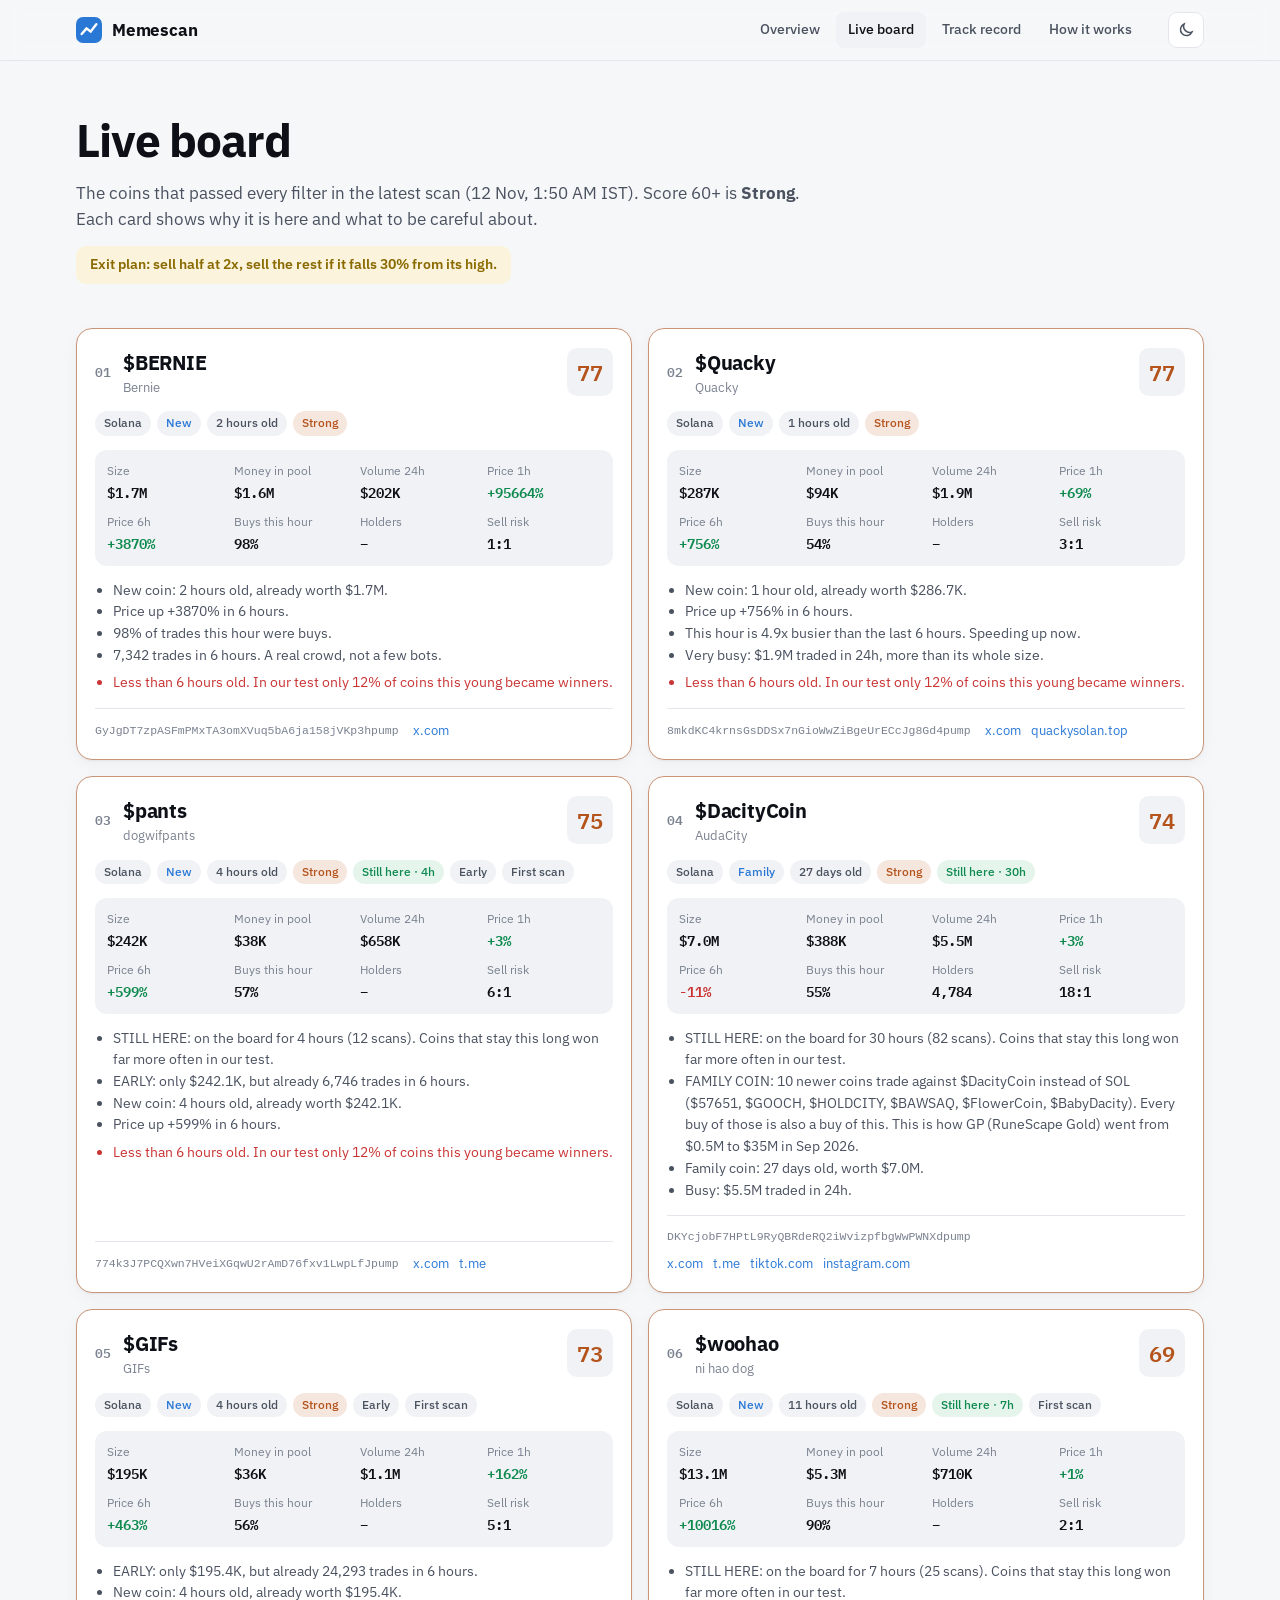
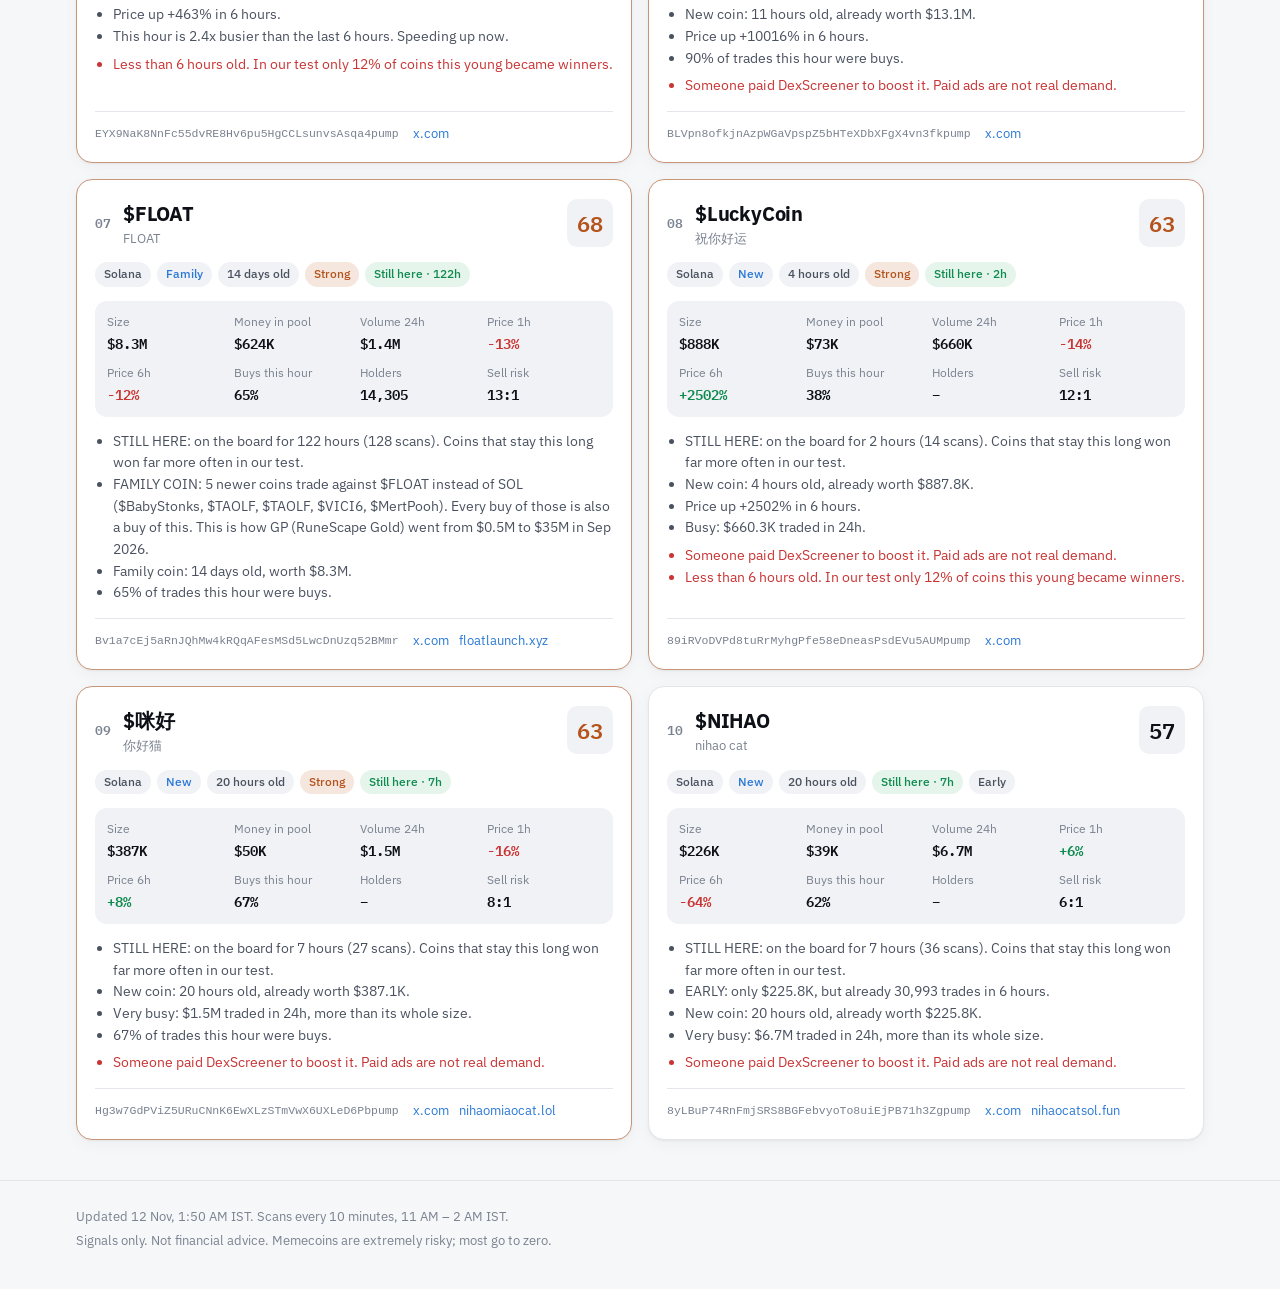
==== commit cbfeb614: "Website update 2026-11-11 20:23 UTC" ====
--- a/board.html
+++ b/board.html
@@ -19,7 +19,7 @@
 <main class="wrap">
 <section class="pagehead">
   <h1>Live board</h1>
-  <p class="lede">The coins that passed every filter in the latest scan (07 Nov, 5:39 PM IST).
+  <p class="lede">The coins that passed every filter in the latest scan (12 Nov, 1:50 AM IST).
   Score 60+ is <b>Strong</b>. Each card shows why it is here and what to be careful about.</p>
   <p class="exit">Exit plan: sell half at 2x, sell the rest if it falls 30% from its high.</p>
 </section>
@@ -27,204 +27,226 @@
 <article class="card strong">
   <header>
     <span class="rank">01</span>
-    <div class="t"><h3><a href="https://dexscreener.com/ethereum/0x0d91d99940708eb5c4947a9ba71b4a737fc88f00fee9a2e2ec5bbe04cb2d8a6a" target="_blank" rel="noopener">$WASTED</a></h3>
-    <small>WASTED</small></div>
+    <div class="t"><h3><a href="https://dexscreener.com/solana/2thwfux9taxguwwdupc8nqnzdrnlxx1p7gayc5erbb6n" target="_blank" rel="noopener">$BERNIE</a></h3>
+    <small>Bernie</small></div>
+    <span class="score" title="Score out of 100">77</span>
+  </header>
+  <div class="chips"><span class="chip">Solana</span>
+  <span class="chip lane">New</span>
+  <span class="chip">2 hours old</span>
+  <span class="chip hot">Strong</span></div>
+  <div class="facts">
+    <div class="fact"><span>Size</span><b class="">$1.7M</b></div><div class="fact"><span>Money in pool</span><b class="">$1.6M</b></div>
+    <div class="fact"><span>Volume 24h</span><b class="">$202K</b></div><div class="fact"><span>Price 1h</span><b class="up">+95664%</b></div>
+    <div class="fact"><span>Price 6h</span><b class="up">+3870%</b></div><div class="fact"><span>Buys this hour</span><b class="">98%</b></div>
+    <div class="fact"><span>Holders</span><b class="">–</b></div><div class="fact"><span>Sell risk</span><b class="">1:1</b></div>
+  </div>
+  
+  <div class="why"><ul><li>New coin: 2 hours old, already worth $1.7M.</li><li>Price up +3870% in 6 hours.</li><li>98% of trades this hour were buys.</li><li>7,342 trades in 6 hours. A real crowd, not a few bots.</li></ul>
+  <ul class="warn"><li>Less than 6 hours old. In our test only 12% of coins this young became winners.</li></ul></div>
+  <footer><code title="Contract address">GyJgDT7zpASFmPMxTA3omXVuq5bA6ja158jVKp3hpump</code><div class="links"><a href="https://x.com/elonmusk/status/2120582866413514912" target="_blank" rel="noopener">x.com</a></div></footer>
+</article>
+<article class="card strong">
+  <header>
+    <span class="rank">02</span>
+    <div class="t"><h3><a href="https://dexscreener.com/solana/ge7j9wpv2ylt7hm75luuvu2jvjgjfudcgusce9f3bvoj" target="_blank" rel="noopener">$Quacky</a></h3>
+    <small>Quacky</small></div>
+    <span class="score" title="Score out of 100">77</span>
+  </header>
+  <div class="chips"><span class="chip">Solana</span>
+  <span class="chip lane">New</span>
+  <span class="chip">1 hours old</span>
+  <span class="chip hot">Strong</span></div>
+  <div class="facts">
+    <div class="fact"><span>Size</span><b class="">$287K</b></div><div class="fact"><span>Money in pool</span><b class="">$94K</b></div>
+    <div class="fact"><span>Volume 24h</span><b class="">$1.9M</b></div><div class="fact"><span>Price 1h</span><b class="up">+69%</b></div>
+    <div class="fact"><span>Price 6h</span><b class="up">+756%</b></div><div class="fact"><span>Buys this hour</span><b class="">54%</b></div>
+    <div class="fact"><span>Holders</span><b class="">–</b></div><div class="fact"><span>Sell risk</span><b class="">3:1</b></div>
+  </div>
+  
+  <div class="why"><ul><li>New coin: 1 hour old, already worth $286.7K.</li><li>Price up +756% in 6 hours.</li><li>This hour is 4.9x busier than the last 6 hours. Speeding up now.</li><li>Very busy: $1.9M traded in 24h, more than its whole size.</li></ul>
+  <ul class="warn"><li>Less than 6 hours old. In our test only 12% of coins this young became winners.</li></ul></div>
+  <footer><code title="Contract address">8mkdKC4krnsGsDDSx7nGioWwZiBgeUrECcJg8Gd4pump</code><div class="links"><a href="https://x.com/QuackySolan" target="_blank" rel="noopener">x.com</a><a href="https://quackysolan.top/" target="_blank" rel="noopener">quackysolan.top</a></div></footer>
+</article>
+<article class="card strong">
+  <header>
+    <span class="rank">03</span>
+    <div class="t"><h3><a href="https://dexscreener.com/solana/fpajttrb19j7bm92bahl3vc7ejejq9hgeje7kvpcac1w" target="_blank" rel="noopener">$pants</a></h3>
+    <small>dogwifpants</small></div>
     <span class="score" title="Score out of 100">75</span>
   </header>
-  <div class="chips"><span class="chip">Ethereum</span>
-  <span class="chip lane">New</span>
-  <span class="chip">10 hours old</span>
-  <span class="chip hot">Strong</span></div>
-  <div class="facts">
-    <div class="fact"><span>Size</span><b class="">$13.7M</b></div><div class="fact"><span>Money in pool</span><b class="">$349K</b></div>
-    <div class="fact"><span>Volume 24h</span><b class="">$5.8M</b></div><div class="fact"><span>Price 1h</span><b class="up">+23%</b></div>
-    <div class="fact"><span>Price 6h</span><b class="up">+185%</b></div><div class="fact"><span>Buys this hour</span><b class="">75%</b></div>
-    <div class="fact"><span>Holders</span><b class="">–</b></div><div class="fact"><span>Sell risk</span><b class="">39:1</b></div>
-  </div>
-  
-  <div class="why"><ul><li>New coin: 10 hours old, already worth $13.7M.</li><li>Price up +185% in 6 hours.</li><li>Busy: $5.8M traded in 24h.</li><li>75% of trades this hour were buys.</li></ul>
-  </div>
-  <footer><code title="Contract address">0x083c2E89Ca8272B7A1edcb1292639867c8CF780C</code><div class="links"><a href="https://x.com/wastedoneth" target="_blank" rel="noopener">x.com</a><a href="https://t.me/wastedeth" target="_blank" rel="noopener">t.me</a><a href="https://wastedeth.com/" target="_blank" rel="noopener">wastedeth.com</a></div></footer>
-</article>
-<article class="card strong">
-  <header>
-    <span class="rank">02</span>
-    <div class="t"><h3><a href="https://dexscreener.com/solana/b5ozhrdmdazrjodsjsl9eqw6fe9m46ag98bvxh3h1qni" target="_blank" rel="noopener">$FUSE</a></h3>
-    <small>FloatFuse</small></div>
-    <span class="score" title="Score out of 100">62</span>
-  </header>
-  <div class="chips"><span class="chip">Solana</span>
-  <span class="chip lane">New</span>
-  <span class="chip">16 hours old</span>
-  <span class="chip hot">Strong</span><span class="chip">First scan</span></div>
-  <div class="facts">
-    <div class="fact"><span>Size</span><b class="">$352K</b></div><div class="fact"><span>Money in pool</span><b class="">$116K</b></div>
-    <div class="fact"><span>Volume 24h</span><b class="">$2.1M</b></div><div class="fact"><span>Price 1h</span><b class="up">+31%</b></div>
-    <div class="fact"><span>Price 6h</span><b class="up">+17%</b></div><div class="fact"><span>Buys this hour</span><b class="">58%</b></div>
-    <div class="fact"><span>Holders</span><b class="">2,475</b></div><div class="fact"><span>Sell risk</span><b class="">3:1</b></div>
-  </div>
-  
-  <div class="why"><ul><li>New coin: 16 hours old, already worth $352.2K.</li><li>Very busy: $2.1M traded in 24h, more than its whole size.</li><li>58% of trades this hour were buys.</li><li>2,555 trades in 6 hours. A real crowd, not a few bots.</li></ul>
-  </div>
-  <footer><code title="Contract address">CzwzQw6eGr9RjF3ZLmEPxcxspSk6csRg9Gpvsnycz5eD</code><div class="links"><a href="https://x.com/FloatFuse" target="_blank" rel="noopener">x.com</a><a href="https://floatfuse.fun/" target="_blank" rel="noopener">floatfuse.fun</a></div></footer>
-</article>
-<article class="card strong">
-  <header>
-    <span class="rank">03</span>
-    <div class="t"><h3><a href="https://dexscreener.com/bsc/0xae5278339ce2589cb6db595ad1607a06c8211d98" target="_blank" rel="noopener">$RELAY</a></h3>
-    <small>Relay</small></div>
-    <span class="score" title="Score out of 100">62</span>
-  </header>
-  <div class="chips"><span class="chip">BNB Chain</span>
-  <span class="chip lane">New</span>
-  <span class="chip">23 hours old</span>
-  <span class="chip hot">Strong</span><span class="chip good">Still here · 18h</span></div>
-  <div class="facts">
-    <div class="fact"><span>Size</span><b class="">$385K</b></div><div class="fact"><span>Money in pool</span><b class="">$63K</b></div>
-    <div class="fact"><span>Volume 24h</span><b class="">$1.9M</b></div><div class="fact"><span>Price 1h</span><b class="down">-17%</b></div>
-    <div class="fact"><span>Price 6h</span><b class="up">+62%</b></div><div class="fact"><span>Buys this hour</span><b class="">62%</b></div>
+  <div class="chips"><span class="chip">Solana</span>
+  <span class="chip lane">New</span>
+  <span class="chip">4 hours old</span>
+  <span class="chip hot">Strong</span><span class="chip good">Still here · 4h</span><span class="chip">Early</span><span class="chip">First scan</span></div>
+  <div class="facts">
+    <div class="fact"><span>Size</span><b class="">$242K</b></div><div class="fact"><span>Money in pool</span><b class="">$38K</b></div>
+    <div class="fact"><span>Volume 24h</span><b class="">$658K</b></div><div class="fact"><span>Price 1h</span><b class="up">+3%</b></div>
+    <div class="fact"><span>Price 6h</span><b class="up">+599%</b></div><div class="fact"><span>Buys this hour</span><b class="">57%</b></div>
     <div class="fact"><span>Holders</span><b class="">–</b></div><div class="fact"><span>Sell risk</span><b class="">6:1</b></div>
   </div>
   
-  <div class="why"><ul><li>STILL HERE: on the board for 18 hours (16 scans). Coins that stay this long won far more often in our test.</li><li>New coin: 23 hours old, already worth $384.9K.</li><li>Price up +62% in 6 hours.</li><li>Very busy: $1.9M traded in 24h, more than its whole size.</li></ul>
-  </div>
-  <footer><code title="Contract address">0x50c5fd46F8E8D56f35c358D99b33E67D8F547777</code><div class="links"><a href="https://x.com/RelayBNB" target="_blank" rel="noopener">x.com</a><a href="https://relaybnb.xyz/" target="_blank" rel="noopener">relaybnb.xyz</a></div></footer>
+  <div class="why"><ul><li>STILL HERE: on the board for 4 hours (12 scans). Coins that stay this long won far more often in our test.</li><li>EARLY: only $242.1K, but already 6,746 trades in 6 hours.</li><li>New coin: 4 hours old, already worth $242.1K.</li><li>Price up +599% in 6 hours.</li></ul>
+  <ul class="warn"><li>Less than 6 hours old. In our test only 12% of coins this young became winners.</li></ul></div>
+  <footer><code title="Contract address">774k3J7PCQXwn7HVeiXGqwU2rAmD76fxv1LwpLfJpump</code><div class="links"><a href="https://x.com/dogwifpantsx" target="_blank" rel="noopener">x.com</a><a href="https://t.me/adogwifpants" target="_blank" rel="noopener">t.me</a></div></footer>
 </article>
 <article class="card strong">
   <header>
     <span class="rank">04</span>
-    <div class="t"><h3><a href="https://dexscreener.com/solana/ans69udtbmcwbw7zucyxlz4hmcqkvzpmtcw9zjpzqgkr" target="_blank" rel="noopener">$HODL</a></h3>
-    <small>Diamond Hands</small></div>
-    <span class="score" title="Score out of 100">61</span>
-  </header>
-  <div class="chips"><span class="chip">Solana</span>
-  <span class="chip lane">New</span>
-  <span class="chip">13 hours old</span>
-  <span class="chip hot">Strong</span></div>
-  <div class="facts">
-    <div class="fact"><span>Size</span><b class="">$3.7M</b></div><div class="fact"><span>Money in pool</span><b class="">$160K</b></div>
-    <div class="fact"><span>Volume 24h</span><b class="">$2.7M</b></div><div class="fact"><span>Price 1h</span><b class="down">-8%</b></div>
-    <div class="fact"><span>Price 6h</span><b class="down">-6%</b></div><div class="fact"><span>Buys this hour</span><b class="">78%</b></div>
-    <div class="fact"><span>Holders</span><b class="">9,622</b></div><div class="fact"><span>Sell risk</span><b class="">23:1</b></div>
-  </div>
-  
-  <div class="why"><ul><li>New coin: 13 hours old, already worth $3.7M.</li><li>This hour is 1.9x busier than the last 6 hours. Speeding up now.</li><li>Busy: $2.7M traded in 24h.</li><li>78% of trades this hour were buys.</li></ul>
+    <div class="t"><h3><a href="https://dexscreener.com/solana/7te1wxcfeqjklghxfvxscngztqunoz9fxbn7kkjrkner" target="_blank" rel="noopener">$DacityCoin</a></h3>
+    <small>AudaCity</small></div>
+    <span class="score" title="Score out of 100">74</span>
+  </header>
+  <div class="chips"><span class="chip">Solana</span>
+  <span class="chip lane">Family</span>
+  <span class="chip">27 days old</span>
+  <span class="chip hot">Strong</span><span class="chip good">Still here · 30h</span></div>
+  <div class="facts">
+    <div class="fact"><span>Size</span><b class="">$7.0M</b></div><div class="fact"><span>Money in pool</span><b class="">$388K</b></div>
+    <div class="fact"><span>Volume 24h</span><b class="">$5.5M</b></div><div class="fact"><span>Price 1h</span><b class="up">+3%</b></div>
+    <div class="fact"><span>Price 6h</span><b class="down">-11%</b></div><div class="fact"><span>Buys this hour</span><b class="">55%</b></div>
+    <div class="fact"><span>Holders</span><b class="">4,784</b></div><div class="fact"><span>Sell risk</span><b class="">18:1</b></div>
+  </div>
+  
+  <div class="why"><ul><li>STILL HERE: on the board for 30 hours (82 scans). Coins that stay this long won far more often in our test.</li><li>FAMILY COIN: 10 newer coins trade against $DacityCoin instead of SOL ($57651, $GOOCH, $HOLDCITY, $BAWSAQ, $FlowerCoin, $BabyDacity). Every buy of those is also a buy of this. This is how GP (RuneScape Gold) went from $0.5M to $35M in Sep 2026.</li><li>Family coin: 27 days old, worth $7.0M.</li><li>Busy: $5.5M traded in 24h.</li></ul>
+  </div>
+  <footer><code title="Contract address">DKYcjobF7HPtL9RyQBRdeRQ2iWvizpfbgWwPWNXdpump</code><div class="links"><a href="https://x.com/dacitycoin_gta6" target="_blank" rel="noopener">x.com</a><a href="https://t.me/DacityCoin_GTA" target="_blank" rel="noopener">t.me</a><a href="https://www.tiktok.com/@rockstargames" target="_blank" rel="noopener">tiktok.com</a><a href="https://www.instagram.com/gtacommunity" target="_blank" rel="noopener">instagram.com</a></div></footer>
+</article>
+<article class="card strong">
+  <header>
+    <span class="rank">05</span>
+    <div class="t"><h3><a href="https://dexscreener.com/solana/eajemgvvdnsvm5hftgvg7cmpy18dqx3sxzrckqukv3i6" target="_blank" rel="noopener">$GIFs</a></h3>
+    <small>GIFs</small></div>
+    <span class="score" title="Score out of 100">73</span>
+  </header>
+  <div class="chips"><span class="chip">Solana</span>
+  <span class="chip lane">New</span>
+  <span class="chip">4 hours old</span>
+  <span class="chip hot">Strong</span><span class="chip">Early</span><span class="chip">First scan</span></div>
+  <div class="facts">
+    <div class="fact"><span>Size</span><b class="">$195K</b></div><div class="fact"><span>Money in pool</span><b class="">$36K</b></div>
+    <div class="fact"><span>Volume 24h</span><b class="">$1.1M</b></div><div class="fact"><span>Price 1h</span><b class="up">+162%</b></div>
+    <div class="fact"><span>Price 6h</span><b class="up">+463%</b></div><div class="fact"><span>Buys this hour</span><b class="">56%</b></div>
+    <div class="fact"><span>Holders</span><b class="">–</b></div><div class="fact"><span>Sell risk</span><b class="">5:1</b></div>
+  </div>
+  
+  <div class="why"><ul><li>EARLY: only $195.4K, but already 24,293 trades in 6 hours.</li><li>New coin: 4 hours old, already worth $195.4K.</li><li>Price up +463% in 6 hours.</li><li>This hour is 2.4x busier than the last 6 hours. Speeding up now.</li></ul>
+  <ul class="warn"><li>Less than 6 hours old. In our test only 12% of coins this young became winners.</li></ul></div>
+  <footer><code title="Contract address">EYX9NaK8NnFc55dvRE8Hv6pu5HgCCLsunvsAsqa4pump</code><div class="links"><a href="https://x.com/search?q=Gifs&amp;src=typed_query" target="_blank" rel="noopener">x.com</a></div></footer>
+</article>
+<article class="card strong">
+  <header>
+    <span class="rank">06</span>
+    <div class="t"><h3><a href="https://dexscreener.com/solana/d5ysmfk2rzjm2sw4d6zx9ge6jnnfmhphb6jpf6ndu7xl" target="_blank" rel="noopener">$woohao</a></h3>
+    <small>ni hao dog</small></div>
+    <span class="score" title="Score out of 100">69</span>
+  </header>
+  <div class="chips"><span class="chip">Solana</span>
+  <span class="chip lane">New</span>
+  <span class="chip">11 hours old</span>
+  <span class="chip hot">Strong</span><span class="chip good">Still here · 7h</span><span class="chip">First scan</span></div>
+  <div class="facts">
+    <div class="fact"><span>Size</span><b class="">$13.1M</b></div><div class="fact"><span>Money in pool</span><b class="">$5.3M</b></div>
+    <div class="fact"><span>Volume 24h</span><b class="">$710K</b></div><div class="fact"><span>Price 1h</span><b class="up">+1%</b></div>
+    <div class="fact"><span>Price 6h</span><b class="up">+10016%</b></div><div class="fact"><span>Buys this hour</span><b class="">90%</b></div>
+    <div class="fact"><span>Holders</span><b class="">–</b></div><div class="fact"><span>Sell risk</span><b class="">2:1</b></div>
+  </div>
+  
+  <div class="why"><ul><li>STILL HERE: on the board for 7 hours (25 scans). Coins that stay this long won far more often in our test.</li><li>New coin: 11 hours old, already worth $13.1M.</li><li>Price up +10016% in 6 hours.</li><li>90% of trades this hour were buys.</li></ul>
   <ul class="warn"><li>Someone paid DexScreener to boost it. Paid ads are not real demand.</li></ul></div>
-  <footer><code title="Contract address">DKtofLM6bhb54GQy5YFSWQjQmGiZqAkjzkQJ1LTopump</code><div class="links"><a href="https://x.com/hodlonsolvip" target="_blank" rel="noopener">x.com</a><a href="https://t.me/hodlsolsite" target="_blank" rel="noopener">t.me</a><a href="https://hodlonsol.vip" target="_blank" rel="noopener">hodlonsol.vip</a></div></footer>
-</article>
-<article class="card strong">
-  <header>
-    <span class="rank">05</span>
-    <div class="t"><h3><a href="https://dexscreener.com/solana/gwpxi3lt6wznhs2zgjdbdymyyxbht7vk38fpeirzvfcs" target="_blank" rel="noopener">$Busted</a></h3>
-    <small>Busted</small></div>
-    <span class="score" title="Score out of 100">60</span>
-  </header>
-  <div class="chips"><span class="chip">Solana</span>
-  <span class="chip lane">New</span>
-  <span class="chip">12 hours old</span>
-  <span class="chip hot">Strong</span></div>
-  <div class="facts">
-    <div class="fact"><span>Size</span><b class="">$1.6M</b></div><div class="fact"><span>Money in pool</span><b class="">$1.5M</b></div>
-    <div class="fact"><span>Volume 24h</span><b class="">$462K</b></div><div class="fact"><span>Price 1h</span><b class="down">-0%</b></div>
-    <div class="fact"><span>Price 6h</span><b class="up">+85444%</b></div><div class="fact"><span>Buys this hour</span><b class="">99%</b></div>
-    <div class="fact"><span>Holders</span><b class="">1,680</b></div><div class="fact"><span>Sell risk</span><b class="">1:1</b></div>
-  </div>
-  
-  <div class="why"><ul><li>New coin: 12 hours old, already worth $1.6M.</li><li>Price up +85444% in 6 hours.</li><li>99% of trades this hour were buys.</li><li>Has twitter to spread the story.</li></ul>
+  <footer><code title="Contract address">BLVpn8ofkjnAzpWGaVpspZ5bHTeXDbXFgX4vn3fkpump</code><div class="links"><a href="https://x.com/i/communities/2011049724028047546" target="_blank" rel="noopener">x.com</a></div></footer>
+</article>
+<article class="card strong">
+  <header>
+    <span class="rank">07</span>
+    <div class="t"><h3><a href="https://dexscreener.com/solana/fjk9sajdc2q4herppu3ylzkmf2zbyzkpihqlv9e2bn5a" target="_blank" rel="noopener">$FLOAT</a></h3>
+    <small>FLOAT</small></div>
+    <span class="score" title="Score out of 100">68</span>
+  </header>
+  <div class="chips"><span class="chip">Solana</span>
+  <span class="chip lane">Family</span>
+  <span class="chip">14 days old</span>
+  <span class="chip hot">Strong</span><span class="chip good">Still here · 122h</span></div>
+  <div class="facts">
+    <div class="fact"><span>Size</span><b class="">$8.3M</b></div><div class="fact"><span>Money in pool</span><b class="">$624K</b></div>
+    <div class="fact"><span>Volume 24h</span><b class="">$1.4M</b></div><div class="fact"><span>Price 1h</span><b class="down">-13%</b></div>
+    <div class="fact"><span>Price 6h</span><b class="down">-12%</b></div><div class="fact"><span>Buys this hour</span><b class="">65%</b></div>
+    <div class="fact"><span>Holders</span><b class="">14,305</b></div><div class="fact"><span>Sell risk</span><b class="">13:1</b></div>
+  </div>
+  
+  <div class="why"><ul><li>STILL HERE: on the board for 122 hours (128 scans). Coins that stay this long won far more often in our test.</li><li>FAMILY COIN: 5 newer coins trade against $FLOAT instead of SOL ($BabyStonks, $TAOLF, $TAOLF, $VICI6, $MertPooh). Every buy of those is also a buy of this. This is how GP (RuneScape Gold) went from $0.5M to $35M in Sep 2026.</li><li>Family coin: 14 days old, worth $8.3M.</li><li>65% of trades this hour were buys.</li></ul>
+  </div>
+  <footer><code title="Contract address">Bv1a7cEj5aRnJQhMw4kRQqAFesMSd5LwcDnUzq52BMmr</code><div class="links"><a href="https://x.com/floatdotxyz" target="_blank" rel="noopener">x.com</a><a href="https://www.floatlaunch.xyz/" target="_blank" rel="noopener">floatlaunch.xyz</a></div></footer>
+</article>
+<article class="card strong">
+  <header>
+    <span class="rank">08</span>
+    <div class="t"><h3><a href="https://dexscreener.com/solana/7yxjoirdtvkhvjtnfocizkh6ro1bturtezsh2hewu1je" target="_blank" rel="noopener">$LuckyCoin</a></h3>
+    <small>祝你好运</small></div>
+    <span class="score" title="Score out of 100">63</span>
+  </header>
+  <div class="chips"><span class="chip">Solana</span>
+  <span class="chip lane">New</span>
+  <span class="chip">4 hours old</span>
+  <span class="chip hot">Strong</span><span class="chip good">Still here · 2h</span></div>
+  <div class="facts">
+    <div class="fact"><span>Size</span><b class="">$888K</b></div><div class="fact"><span>Money in pool</span><b class="">$73K</b></div>
+    <div class="fact"><span>Volume 24h</span><b class="">$660K</b></div><div class="fact"><span>Price 1h</span><b class="down">-14%</b></div>
+    <div class="fact"><span>Price 6h</span><b class="up">+2502%</b></div><div class="fact"><span>Buys this hour</span><b class="">38%</b></div>
+    <div class="fact"><span>Holders</span><b class="">–</b></div><div class="fact"><span>Sell risk</span><b class="">12:1</b></div>
+  </div>
+  
+  <div class="why"><ul><li>STILL HERE: on the board for 2 hours (14 scans). Coins that stay this long won far more often in our test.</li><li>New coin: 4 hours old, already worth $887.8K.</li><li>Price up +2502% in 6 hours.</li><li>Busy: $660.3K traded in 24h.</li></ul>
+  <ul class="warn"><li>Someone paid DexScreener to boost it. Paid ads are not real demand.</li><li>Less than 6 hours old. In our test only 12% of coins this young became winners.</li></ul></div>
+  <footer><code title="Contract address">89iRVoDVPd8tuRrMyhgPfe58eDneasPsdEVu5AUMpump</code><div class="links"><a href="https://x.com/luckycoinihao" target="_blank" rel="noopener">x.com</a></div></footer>
+</article>
+<article class="card strong">
+  <header>
+    <span class="rank">09</span>
+    <div class="t"><h3><a href="https://dexscreener.com/solana/gsucfcjdqx8pshmyr2kokoabjuhjq6ivvafkmi5a8ksb" target="_blank" rel="noopener">$咪好</a></h3>
+    <small>你好猫</small></div>
+    <span class="score" title="Score out of 100">63</span>
+  </header>
+  <div class="chips"><span class="chip">Solana</span>
+  <span class="chip lane">New</span>
+  <span class="chip">20 hours old</span>
+  <span class="chip hot">Strong</span><span class="chip good">Still here · 7h</span></div>
+  <div class="facts">
+    <div class="fact"><span>Size</span><b class="">$387K</b></div><div class="fact"><span>Money in pool</span><b class="">$50K</b></div>
+    <div class="fact"><span>Volume 24h</span><b class="">$1.5M</b></div><div class="fact"><span>Price 1h</span><b class="down">-16%</b></div>
+    <div class="fact"><span>Price 6h</span><b class="up">+8%</b></div><div class="fact"><span>Buys this hour</span><b class="">67%</b></div>
+    <div class="fact"><span>Holders</span><b class="">–</b></div><div class="fact"><span>Sell risk</span><b class="">8:1</b></div>
+  </div>
+  
+  <div class="why"><ul><li>STILL HERE: on the board for 7 hours (27 scans). Coins that stay this long won far more often in our test.</li><li>New coin: 20 hours old, already worth $387.1K.</li><li>Very busy: $1.5M traded in 24h, more than its whole size.</li><li>67% of trades this hour were buys.</li></ul>
   <ul class="warn"><li>Someone paid DexScreener to boost it. Paid ads are not real demand.</li></ul></div>
-  <footer><code title="Contract address">FzmSx4UuG8Jhsrxvyt1xNtk6qFxo7KY4zGwPifKZpump</code><div class="links"><a href="https://x.com/BustedMemeSol" target="_blank" rel="noopener">x.com</a><a href="https://bustedmeme.lol/" target="_blank" rel="noopener">bustedmeme.lol</a></div></footer>
+  <footer><code title="Contract address">Hg3w7GdPViZ5URuCNnK6EwXLzSTmVwX6UXLeD6Pbpump</code><div class="links"><a href="https://x.com/NihaoMiaoCat" target="_blank" rel="noopener">x.com</a><a href="https://nihaomiaocat.lol/" target="_blank" rel="noopener">nihaomiaocat.lol</a></div></footer>
 </article>
 <article class="card">
   <header>
-    <span class="rank">06</span>
-    <div class="t"><h3><a href="https://dexscreener.com/solana/b4wmjc6pvjctu3qsvs3ett9mr4m5v5jbkrqctwantc71" target="_blank" rel="noopener">$NIO</a></h3>
-    <small>Nigga Its Over</small></div>
-    <span class="score" title="Score out of 100">59</span>
-  </header>
-  <div class="chips"><span class="chip">Solana</span>
-  <span class="chip lane">Family</span>
-  <span class="chip">17 days old</span>
-  <span class="chip good">Still here · 41h</span><span class="chip">First scan</span></div>
-  <div class="facts">
-    <div class="fact"><span>Size</span><b class="">$1.5M</b></div><div class="fact"><span>Money in pool</span><b class="">$137K</b></div>
-    <div class="fact"><span>Volume 24h</span><b class="">$1.1M</b></div><div class="fact"><span>Price 1h</span><b class="up">+4%</b></div>
-    <div class="fact"><span>Price 6h</span><b class="down">-10%</b></div><div class="fact"><span>Buys this hour</span><b class="">55%</b></div>
-    <div class="fact"><span>Holders</span><b class="">5,853</b></div><div class="fact"><span>Sell risk</span><b class="">11:1</b></div>
-  </div>
-  
-  <div class="why"><ul><li>STILL HERE: on the board for 41 hours (34 scans). Coins that stay this long won far more often in our test.</li><li>FAMILY COIN: 10 newer coins trade against $NIO instead of SOL ($WIP, $NWITA, $NN, $COAL, $IO, $NIN). Every buy of those is also a buy of this. This is how GP (RuneScape Gold) went from $0.5M to $35M in Sep 2026.</li><li>Family coin: 17 days old, worth $1.5M.</li><li>Busy: $1.1M traded in 24h.</li></ul>
-  </div>
-  <footer><code title="Contract address">7SL2VnfYsChvog5oQY9Nmtqu1wceaMiQzWoqoLQpump</code><div class="links"><a href="https://x.com/idofentanyl/status/2087206048780157268" target="_blank" rel="noopener">x.com</a><a href="https://niggaitsover.vercel.app/" target="_blank" rel="noopener">niggaitsover.vercel.app</a></div></footer>
-</article>
-<article class="card">
-  <header>
-    <span class="rank">07</span>
-    <div class="t"><h3><a href="https://dexscreener.com/solana/5n8v68fcantrqvaxzrmbryde5jflrgm65pffsmia6nro" target="_blank" rel="noopener">$WEALTH</a></h3>
-    <small>Wealth Coin</small></div>
-    <span class="score" title="Score out of 100">58</span>
-  </header>
-  <div class="chips"><span class="chip">Solana</span>
-  <span class="chip lane">New</span>
-  <span class="chip">45 hours old</span>
-  <span class="chip good">Still here · 45h</span></div>
-  <div class="facts">
-    <div class="fact"><span>Size</span><b class="">$514K</b></div><div class="fact"><span>Money in pool</span><b class="">$61K</b></div>
-    <div class="fact"><span>Volume 24h</span><b class="">$583K</b></div><div class="fact"><span>Price 1h</span><b class="down">-15%</b></div>
-    <div class="fact"><span>Price 6h</span><b class="up">+7%</b></div><div class="fact"><span>Buys this hour</span><b class="">61%</b></div>
-    <div class="fact"><span>Holders</span><b class="">1,401</b></div><div class="fact"><span>Sell risk</span><b class="">8:1</b></div>
-  </div>
-  
-  <div class="why"><ul><li>STILL HERE: on the board for 45 hours (23 scans). Coins that stay this long won far more often in our test.</li><li>New coin: 45 hours old, already worth $513.7K.</li><li>Very busy: $583.0K traded in 24h, more than its whole size.</li><li>61% of trades this hour were buys.</li></ul>
-  </div>
-  <footer><code title="Contract address">8Mi9E1V2bdPeAaRkR5yxUsAvpzP6UBUEEUrYmgKNpump</code><div class="links"><a href="https://x.com/i/communities/2029985147467018385" target="_blank" rel="noopener">x.com</a><a href="https://wealthcoinsol.com/" target="_blank" rel="noopener">wealthcoinsol.com</a></div></footer>
-</article>
-<article class="card">
-  <header>
-    <span class="rank">08</span>
-    <div class="t"><h3><a href="https://dexscreener.com/solana/6hyfmye2byyscterqueckhihq5x9j2wd2z9watdwy38n" target="_blank" rel="noopener">$STANK</a></h3>
-    <small>STANK</small></div>
-    <span class="score" title="Score out of 100">56</span>
-  </header>
-  <div class="chips"><span class="chip">Solana</span>
-  <span class="chip lane">Waking up</span>
-  <span class="chip">9 days old</span>
-  </div>
-  <div class="facts">
-    <div class="fact"><span>Size</span><b class="">$2.8M</b></div><div class="fact"><span>Money in pool</span><b class="">$132K</b></div>
-    <div class="fact"><span>Volume 24h</span><b class="">$513K</b></div><div class="fact"><span>Price 1h</span><b class="up">+44%</b></div>
-    <div class="fact"><span>Price 6h</span><b class="up">+57%</b></div><div class="fact"><span>Buys this hour</span><b class="">46%</b></div>
-    <div class="fact"><span>Holders</span><b class="">1,745</b></div><div class="fact"><span>Sell risk</span><b class="">21:1</b></div>
-  </div>
-  
-  <div class="why"><ul><li>Waking up: 9 days old, was quiet, now trading 3.3x faster than before.</li><li>Price up +57% in 6 hours.</li><li>This hour is 3.3x busier than the last 6 hours. Speeding up now.</li><li>1,787 trades in 6 hours. A real crowd, not a few bots.</li></ul>
-  </div>
-  <footer><code title="Contract address">5wsjHxT5nW5jQuVupXUNnYszF3WoWCfGGk9LMcsCJzY8</code><div class="links"><a href="https://x.com/stankonsf" target="_blank" rel="noopener">x.com</a></div></footer>
-</article>
-<article class="card">
-  <header>
-    <span class="rank">09</span>
-    <div class="t"><h3><a href="https://dexscreener.com/solana/7xfy46cx3ierdux2denyam4plxpqecouvcaz9n3gyh76" target="_blank" rel="noopener">$scamsem</a></h3>
-    <small>scamsem</small></div>
-    <span class="score" title="Score out of 100">41</span>
-  </header>
-  <div class="chips"><span class="chip">Solana</span>
-  <span class="chip lane">Family</span>
-  <span class="chip">11 hours old</span>
-  <span class="chip">First scan</span></div>
-  <div class="facts">
-    <div class="fact"><span>Size</span><b class="">$638K</b></div><div class="fact"><span>Money in pool</span><b class="">$72K</b></div>
-    <div class="fact"><span>Volume 24h</span><b class="">$1.7M</b></div><div class="fact"><span>Price 1h</span><b class="down">-16%</b></div>
-    <div class="fact"><span>Price 6h</span><b class="down">-10%</b></div><div class="fact"><span>Buys this hour</span><b class="">48%</b></div>
-    <div class="fact"><span>Holders</span><b class="">3,435</b></div><div class="fact"><span>Sell risk</span><b class="">9:1</b></div>
-  </div>
-  
-  <div class="why"><ul><li>FAMILY COIN: 23 newer coins trade against $scamsem instead of SOL ($jailsem, $NN, $scamgoor, $wifscam , $RUGSEM, $DUMP). Every buy of those is also a buy of this. This is how GP (RuneScape Gold) went from $0.5M to $35M in Sep 2026.</li><li>Family coin: 11 hours old, worth $638.2K.</li><li>Very busy: $1.7M traded in 24h, more than its whole size.</li><li>2,162 trades in 6 hours. A real crowd, not a few bots.</li></ul>
-  <ul class="warn"><li>The top 10 wallets hold 71% of the coin. They can crash it any time.</li></ul></div>
-  <footer><code title="Contract address">41WpXn15fxQXEGhiKnkqHcoJn14tNXXgmymLKE57pump</code><div class="links"><a href="https://x.com/search?q=41WpXn15fxQXEGhiKnkqHcoJn14tNXXgmymLKE57pump&amp;src=typed_query" target="_blank" rel="noopener">x.com</a></div></footer>
+    <span class="rank">10</span>
+    <div class="t"><h3><a href="https://dexscreener.com/solana/4rsluj8sbffmwm4ak6p4r5rbz7y2m9cgrefxvb29jbgn" target="_blank" rel="noopener">$NIHAO</a></h3>
+    <small>nihao cat</small></div>
+    <span class="score" title="Score out of 100">57</span>
+  </header>
+  <div class="chips"><span class="chip">Solana</span>
+  <span class="chip lane">New</span>
+  <span class="chip">20 hours old</span>
+  <span class="chip good">Still here · 7h</span><span class="chip">Early</span></div>
+  <div class="facts">
+    <div class="fact"><span>Size</span><b class="">$226K</b></div><div class="fact"><span>Money in pool</span><b class="">$39K</b></div>
+    <div class="fact"><span>Volume 24h</span><b class="">$6.7M</b></div><div class="fact"><span>Price 1h</span><b class="up">+6%</b></div>
+    <div class="fact"><span>Price 6h</span><b class="down">-64%</b></div><div class="fact"><span>Buys this hour</span><b class="">62%</b></div>
+    <div class="fact"><span>Holders</span><b class="">–</b></div><div class="fact"><span>Sell risk</span><b class="">6:1</b></div>
+  </div>
+  
+  <div class="why"><ul><li>STILL HERE: on the board for 7 hours (36 scans). Coins that stay this long won far more often in our test.</li><li>EARLY: only $225.8K, but already 30,993 trades in 6 hours.</li><li>New coin: 20 hours old, already worth $225.8K.</li><li>Very busy: $6.7M traded in 24h, more than its whole size.</li></ul>
+  <ul class="warn"><li>Someone paid DexScreener to boost it. Paid ads are not real demand.</li></ul></div>
+  <footer><code title="Contract address">8yLBuP74RnFmjSRS8BGFebvyoTo8uiEjPB71h3Zgpump</code><div class="links"><a href="https://x.com/nihaocatx" target="_blank" rel="noopener">x.com</a><a href="https://nihaocatsol.fun" target="_blank" rel="noopener">nihaocatsol.fun</a></div></footer>
 </article></div>
 </main>
 <footer class="foot"><div class="wrap">
-  <p>Updated 07 Nov, 5:39 PM IST. Scans every 10 minutes, 11 AM – 2 AM IST.</p>
+  <p>Updated 12 Nov, 1:50 AM IST. Scans every 10 minutes, 11 AM – 2 AM IST.</p>
   <p>Signals only. Not financial advice. Memecoins are extremely risky; most go to zero.</p>
 </div></footer>
 <script>
